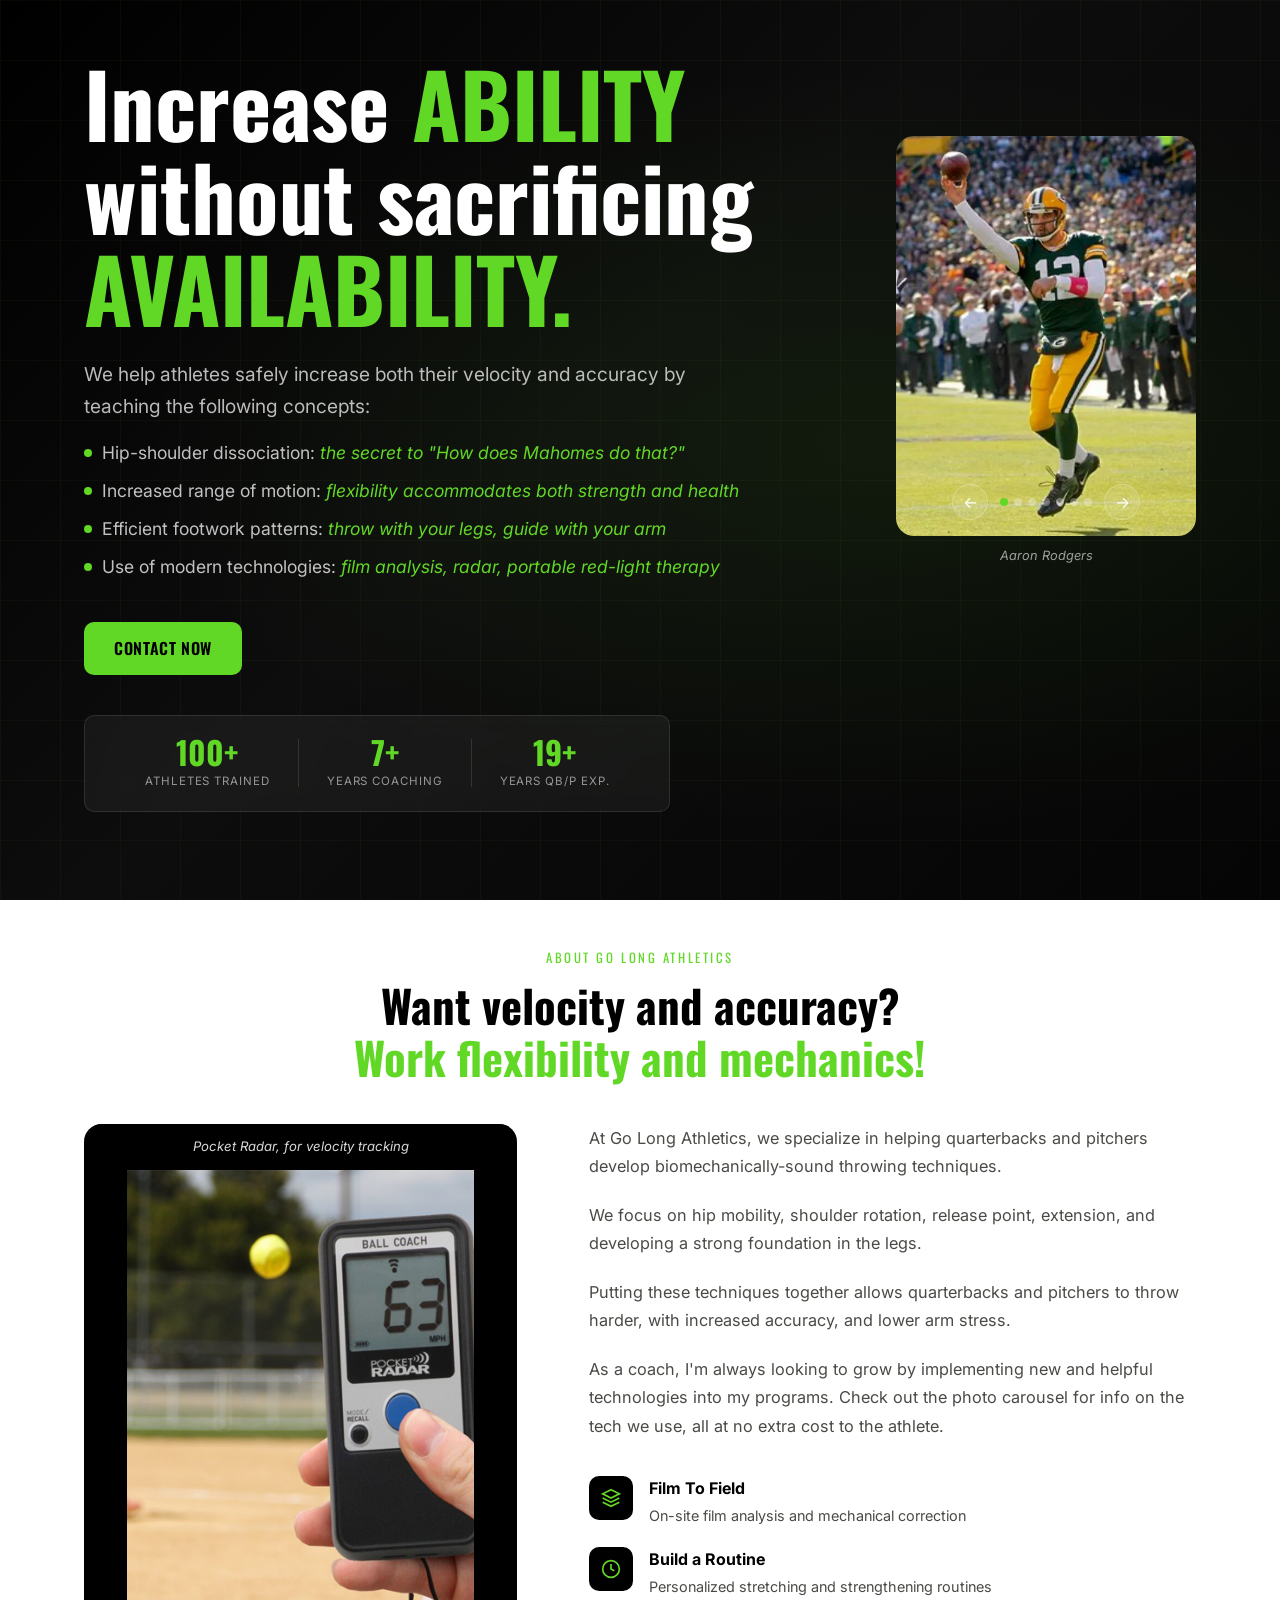
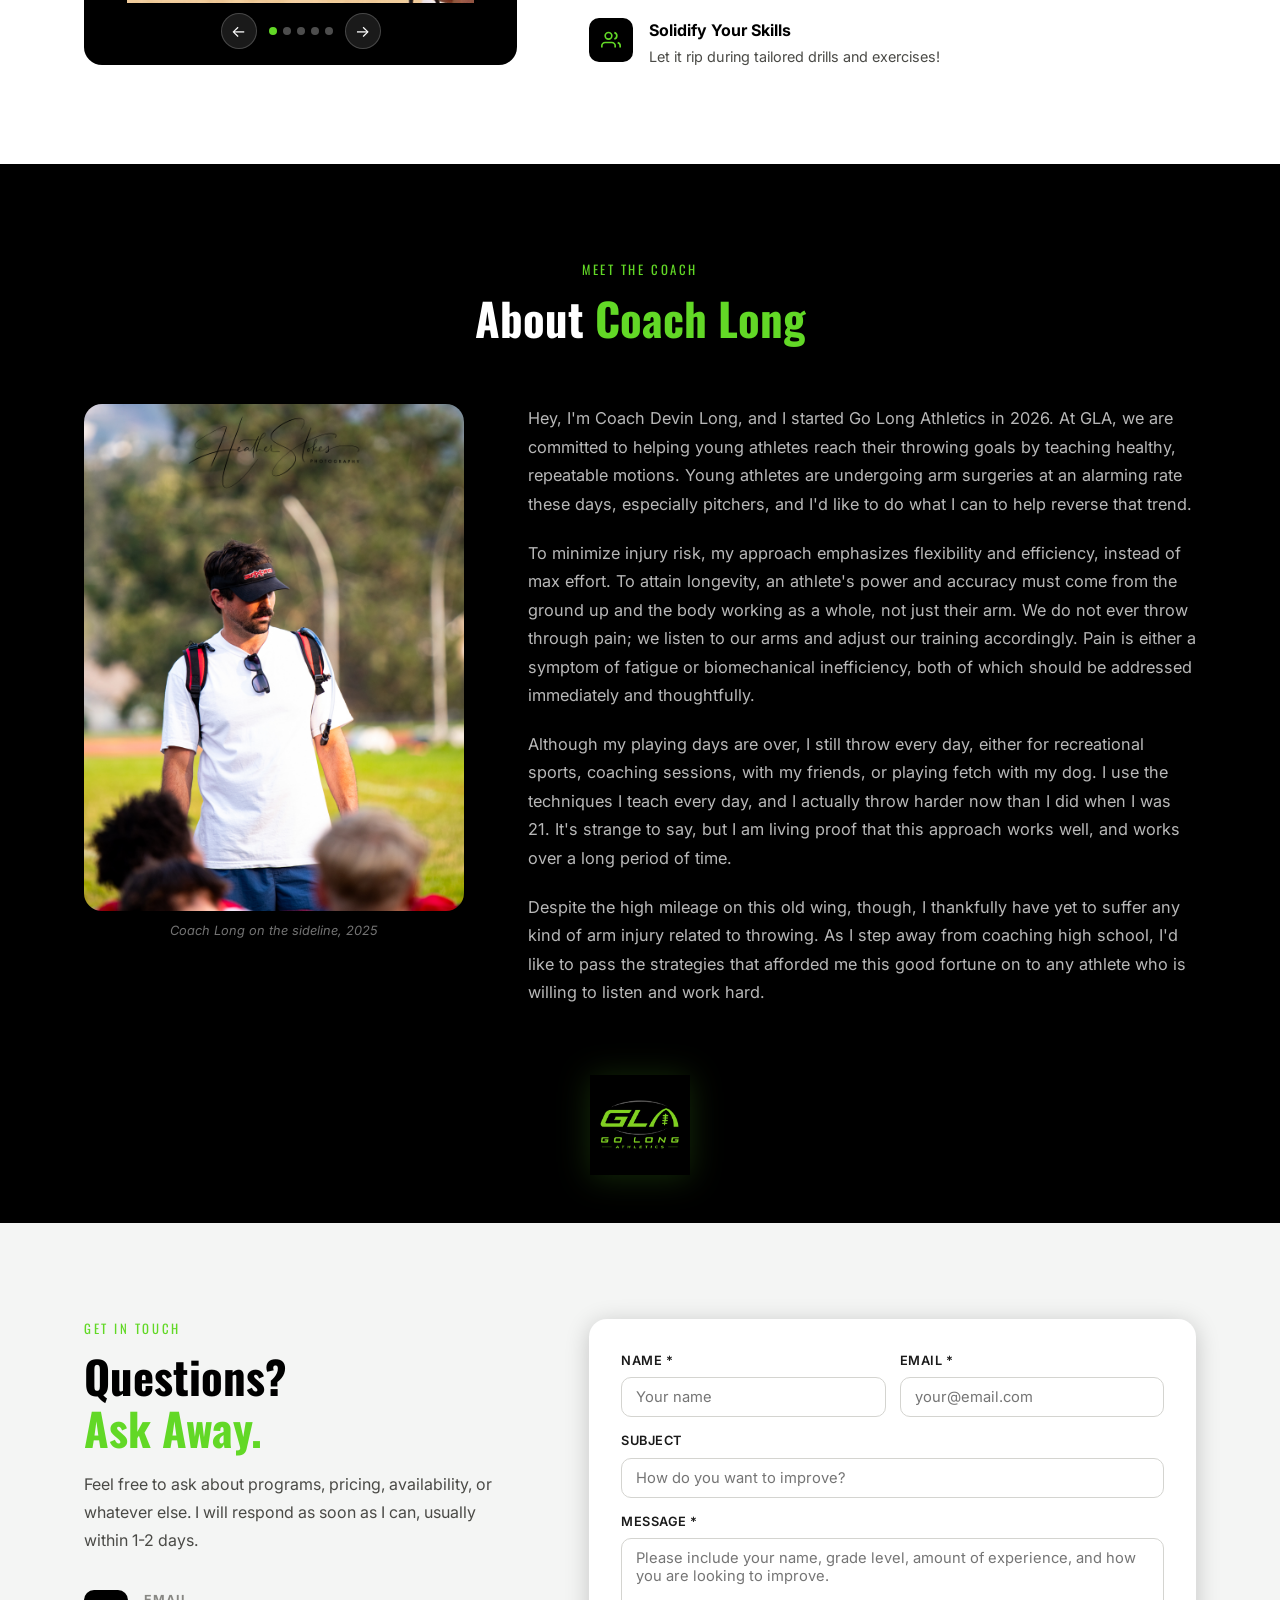
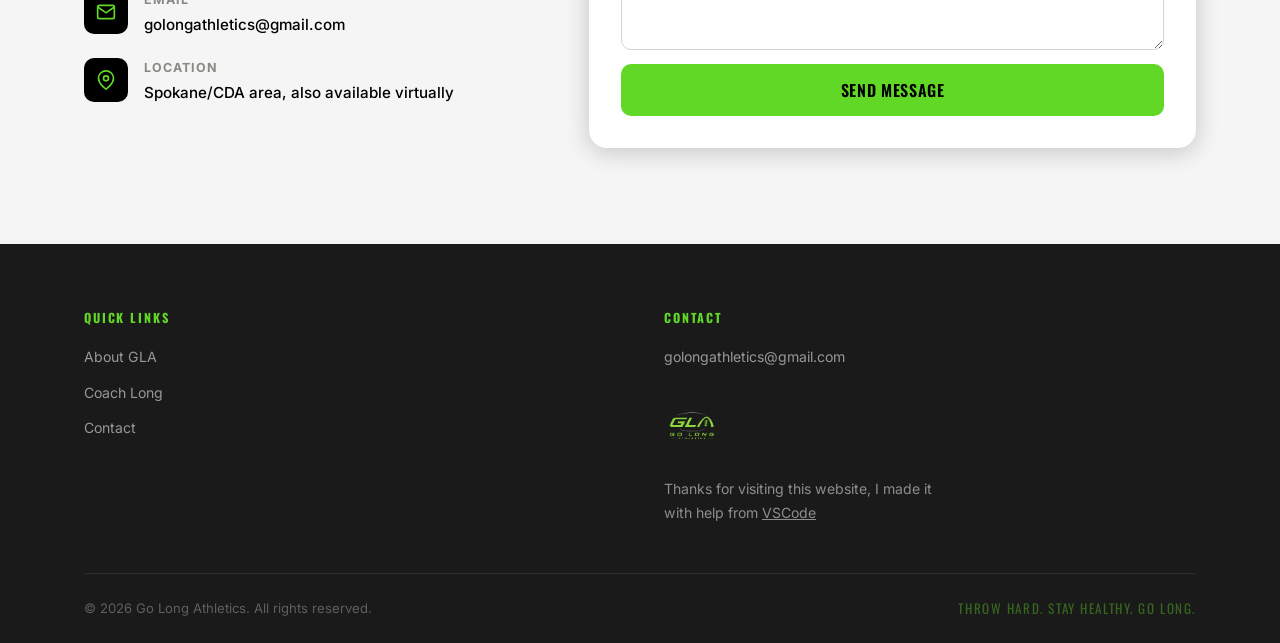
==== index.html @ 10587ae2 "Update content" ====
<!DOCTYPE html>
<html lang="en">
<head>
  <meta charset="UTF-8" />
  <meta name="viewport" content="width=device-width, initial-scale=1.0" />
  <title>Go Long Athletics | Personal QB & Pitcher Coaching</title>
  <meta name="description" content="Go Long Athletics provides elite quarterback and pitcher coaching. Train with the best. Book your session today." />
  <link rel="preconnect" href="https://fonts.googleapis.com" />
  <link rel="preconnect" href="https://fonts.gstatic.com" crossorigin />
  <link href="https://fonts.googleapis.com/css2?family=Oswald:wght@400;500;600;700&family=Inter:wght@300;400;500;600&display=swap" rel="stylesheet" />
  <link rel="stylesheet" href="styles.css" />
</head>
<body>

  <!-- ═══════════════════════════ NAVIGATION ═══════════════════════════ -->
  <header id="site-header">
    <nav class="nav-container">
      <ul class="nav-links">
        <li><a href="#about">About</a></li>
        <li><a href="#coach">Coach</a></li>
      </ul>
      <a href="#contact" class="nav-cta">Contact</a>
      <a href="#home" class="nav-logo">
        <img src="GLA_logo.png" alt="Go Long Athletics" class="nav-logo-img" />
      </a>
    </nav>
    <div class="nav-mobile-menu" id="mobile-menu">
      <a href="qb.html" class="mobile-link">QB</a>
      <a href="pitcher.html" class="mobile-link">Pitcher</a>
      <a href="resources.html" class="mobile-link">Resources</a>
      <a href="#contact" class="mobile-link mobile-cta">Contact</a>
    </div>
  </header>

  <!-- ═══════════════════════════ HERO ═══════════════════════════ -->
  <section id="home" class="hero">
    <div class="hero-bg"></div>
    <div class="hero-overlay"></div>
    <div class="hero-content">
      <div class="hero-text">
        <h1 class="hero-title">Increase <span class="gold">ABILITY</span><br />without sacrificing <span class="gold">AVAILABILITY.</span></h1>
        <p class="hero-subtitle">We help athletes safely increase both their velocity and accuracy by teaching the following concepts:</p>
        <ul class="hero-bullets">
          <li><span>Hip-shoulder dissociation: <span class="gold"><em>the secret to "How does Mahomes do that?"</em></span></span></li>
          <li><span>Increased range of motion: <span class="gold"><em>flexibility accommodates both strength and health</em></span></span></li>
          <li><span>Efficient footwork patterns: <span class="gold"><em>throw with your legs, guide with your arm</em></span></span></li>
          <li><span>Use of modern technologies: <span class="gold"><em>film analysis, radar, portable red-light therapy</em></span></span></li>
        </ul>
        <div class="hero-actions">
          <!-- QB and Pitcher pages coming soon
          <a href="qb.html" class="btn btn-outline">QB</a>
          <a href="pitcher.html" class="btn btn-outline">Pitcher</a>
          -->
          <a href="#contact" class="btn btn-primary">Contact Now</a>
        </div>
        <div class="hero-badges">
          <div class="badge"><span class="badge-num">100+</span><span class="badge-label">Athletes Trained</span></div>
          <div class="badge-divider"></div>
          <div class="badge"><span class="badge-num">7+</span><span class="badge-label">Years Coaching</span></div>
          <div class="badge-divider"></div>
          <div class="badge"><span class="badge-num">19+</span><span class="badge-label">Years QB/P Exp.</span></div>
        </div>
      </div>
      <div class="hero-carousel-col">
      <div class="hero-carousel-wrap">
        <div class="carousel-track" id="hero-carousel-track">
          <div class="carousel-slide active">
            <img src="photos/athletes/rodgers.webp" alt="Aaron Rodgers throwing" class="hero-carousel-img" />
          </div>
          <div class="carousel-slide">
            <img src="photos/athletes/mahomes.avif" alt="Patrick Mahomes throwing" class="hero-carousel-img" />
          </div>
          <div class="carousel-slide">
            <img src="photos/athletes/brees.jpg" alt="Drew Brees throwing" class="hero-carousel-img" />
          </div>
          <div class="carousel-slide">
            <img src="photos/athletes/chapman.png" alt="Aroldis Chapman pitching" class="hero-carousel-img" />
          </div>
          <div class="carousel-slide">
            <img src="photos/athletes/IMG_3676.jpeg" alt="Coach Long pitching" class="hero-carousel-img" />
          </div>
          <div class="carousel-slide">
            <img src="photos/athletes/maddux.jpg" alt="Greg Maddux pitching" class="hero-carousel-img" />
          </div>
          <div class="carousel-slide">
            <img src="photos/athletes/trogers.png" alt="Tyler Rogers pitching" class="hero-carousel-img" />
          </div>
        </div>
        <div class="carousel-controls">
          <button class="carousel-btn" id="hero-carousel-prev" aria-label="Previous slide">&#8592;</button>
          <div class="carousel-dots" id="hero-carousel-dots">
            <span class="carousel-dot active" data-index="0"></span>
            <span class="carousel-dot" data-index="1"></span>
            <span class="carousel-dot" data-index="2"></span>
            <span class="carousel-dot" data-index="3"></span>
            <span class="carousel-dot" data-index="4"></span>
            <span class="carousel-dot" data-index="5"></span>
            <span class="carousel-dot" data-index="6"></span>
          </div>
          <button class="carousel-btn" id="hero-carousel-next" aria-label="Next slide">&#8594;</button>
        </div>
      </div>
      <p class="hero-carousel-caption" id="hero-carousel-caption">Aaron Rodgers</p>
      </div>
    </div>
  </section>

  <!-- ═══════════════════════════ ABOUT ═══════════════════════════ -->
  <section id="about" class="section about-section">
    <div class="container">
      <div class="about-header">
          <p class="section-eyebrow">About Go Long Athletics</p>
          <h2 class="section-title">Want velocity and accuracy?<br /><span class="gold">Work flexibility and mechanics!</span></h2>
        </div>
        <div class="about-grid">
        <div class="about-carousel" id="about-carousel">
          <p class="about-carousel-caption" id="about-carousel-caption">Pocket Radar, for velocity tracking</p>
          <div class="carousel-track" id="carousel-track">
            <div class="carousel-slide active">
              <img src="photos/tech/radar.jpg" alt="Pocket Radar" class="carousel-slide-img" />
            </div>
            <div class="carousel-slide">
              <img src="photos/tech/lumebox.webp" alt="Lumebox red light therapy" class="carousel-slide-img" />
            </div>
            <div class="carousel-slide">
              <img src="photos/tech/jbands.avif" alt="J-Bands" class="carousel-slide-img" />
            </div>
            <div class="carousel-slide">
              <img src="photos/tech/shouldertube.png" alt="Shoulder tube" class="carousel-slide-img" />
            </div>
            <div class="carousel-slide">
              <img src="photos/tech/psoas.jpeg" alt="Psoas stretch" class="carousel-slide-img" />
            </div>
          </div>
          <div class="carousel-controls">
            <button class="carousel-btn" id="carousel-prev" aria-label="Previous slide">&#8592;</button>
            <div class="carousel-dots" id="carousel-dots">
              <span class="carousel-dot active" data-index="0"></span>
              <span class="carousel-dot" data-index="1"></span>
              <span class="carousel-dot" data-index="2"></span>
              <span class="carousel-dot" data-index="3"></span>
              <span class="carousel-dot" data-index="4"></span>
            </div>
            <button class="carousel-btn" id="carousel-next" aria-label="Next slide">&#8594;</button>
          </div>
        </div>
        <div class="about-content">
          <p class="about-body">At Go Long Athletics, we specialize in helping quarterbacks and pitchers develop biomechanically-sound throwing techniques.</p>
          <p class="about-body">We focus on hip mobility, shoulder rotation, release point, extension, and developing a strong foundation in the legs.</p>
          <p class="about-body">Putting these techniques together allows quarterbacks and pitchers to throw harder, with increased accuracy, and lower arm stress.</p>
          <p class="about-body">As a coach, I'm always looking to grow by implementing new and helpful technologies into my programs. Check out the photo carousel for info on the tech we use, all at no extra cost to the athlete.</p>
          <div class="about-pillars">
            <div class="pillar">
              <div class="pillar-icon">
                <svg viewBox="0 0 24 24" fill="none" stroke="currentColor" stroke-width="2"><path d="M12 2L2 7l10 5 10-5-10-5zM2 17l10 5 10-5M2 12l10 5 10-5"/></svg>
              </div>
              <div>
                <strong>Film To Field</strong>
                <p>On-site film analysis and mechanical correction</p>
              </div>
            </div>
            <div class="pillar">
              <div class="pillar-icon">
                <svg viewBox="0 0 24 24" fill="none" stroke="currentColor" stroke-width="2"><circle cx="12" cy="12" r="10"/><polyline points="12,6 12,12 16,14"/></svg>
              </div>
              <div>
                <strong>Build a Routine</strong>
                <p>Personalized stretching and strengthening routines</p>
              </div>
            </div>
            <div class="pillar">
              <div class="pillar-icon">
                <svg viewBox="0 0 24 24" fill="none" stroke="currentColor" stroke-width="2"><path d="M17 21v-2a4 4 0 0 0-4-4H5a4 4 0 0 0-4 4v2"/><circle cx="9" cy="7" r="4"/><path d="M23 21v-2a4 4 0 0 0-3-3.87M16 3.13a4 4 0 0 1 0 7.75"/></svg>
              </div>
              <div>
                <strong>Solidify Your Skills</strong>
                <p>Let it rip during tailored drills and exercises!</p>
              </div>
            </div>
          </div>
        </div>
      </div>
    </div>
  </section>

  <!-- ═══════════════════════════ COACH ═══════════════════════════ -->
  <section id="coach" class="section coach-section">
    <div class="container">
      <div class="section-header">
        <p class="section-eyebrow">Meet the Coach</p>
        <h2 class="section-title">About <span class="gold">Coach Long</span></h2>
      </div>
      <div class="coach-grid">
        <div class="coach-photo-wrap">
          <img src="photos/me:live/coach-sideline.jpg" alt="Coach Devin Long" class="coach-photo" />
          <p class="coach-photo-caption">Coach Long on the sideline, 2025</p>
        </div>
        <div class="coach-bio">
          <p class="about-body">Hey, I'm Coach Devin Long, and I started Go Long Athletics in 2026. At GLA, we are committed to helping young athletes reach their throwing goals by teaching healthy, repeatable motions. Young athletes are undergoing arm surgeries at an alarming rate these days, especially pitchers, and I'd like to do what I can to help reverse that trend.</p>
          <p class="about-body">To minimize injury risk, my approach emphasizes flexibility and efficiency, instead of max effort. To attain longevity, an athlete's power and accuracy must come from the ground up and the body working as a whole, not just their arm. We do not ever throw through pain; we listen to our arms and adjust our training accordingly. Pain is either a symptom of fatigue or biomechanical inefficiency, both of which should be addressed immediately and thoughtfully.</p>
          <p class="about-body">Although my playing days are over, I still throw every day, either for recreational sports, coaching sessions, with my friends, or playing fetch with my dog. I use the techniques I teach every day, and I actually throw harder now than I did when I was 21.  It's strange to say, but I am living proof that this approach works well, and works over a long period of time. </p>
          <p class="about-body">Despite the high mileage on this old wing, though, I thankfully have yet to suffer any kind of arm injury related to throwing. As I step away from coaching high school, I'd like to pass the strategies that afforded me this good fortune on to any athlete who is willing to listen and work hard. </p>
        </div>
      </div>
    </div>
  </section>

  <!-- ─── Logo Divider ─── -->
  <div class="logo-divider">
    <img src="GLA_logo.png" alt="Go Long Athletics" class="logo-divider-img" />
  </div>

  <!-- ═══════════════════════════ CONTACT ═══════════════════════════ -->
  <section id="contact" class="section contact-section">
    <div class="container">
      <div class="contact-grid">
        <div class="contact-info">
          <p class="section-eyebrow">Get in Touch</p>
          <h2 class="section-title">Questions?<br /><span class="gold">Ask Away.</span></h2>
          <p class="contact-body">Feel free to ask about programs, pricing, availability, or whatever else. I will respond as soon as I can, usually within 1-2 days.</p>
          <div class="contact-details">
            <div class="contact-detail-item">
              <div class="detail-icon">
                <svg viewBox="0 0 24 24" fill="none" stroke="currentColor" stroke-width="2"><path d="M4 4h16c1.1 0 2 .9 2 2v12c0 1.1-.9 2-2 2H4c-1.1 0-2-.9-2-2V6c0-1.1.9-2 2-2z"/><polyline points="22,6 12,13 2,6"/></svg>
              </div>
              <div>
                <strong>Email</strong>
                <a href="mailto:golongathletics@gmail.com">golongathletics@gmail.com</a>
              </div>
            </div>
            <div class="contact-detail-item">
              <div class="detail-icon">
                <svg viewBox="0 0 24 24" fill="none" stroke="currentColor" stroke-width="2"><path d="M21 10c0 7-9 13-9 13s-9-6-9-13a9 9 0 0 1 18 0z"/><circle cx="12" cy="10" r="3"/></svg>
              </div>
              <div>
                <strong>Location</strong>
                <span>Spokane/CDA area, also available virtually</span>
              </div>
            </div>
          </div>
        </div>
        <div class="contact-form-wrap">
          <form
            id="contact-form"
            action="https://submit-form.com/otF4phmnl"
            method="POST"
            class="contact-form"
            novalidate
          >
            <div class="form-row">
              <div class="form-group">
                <label for="c-name">Name *</label>
                <input type="text" id="c-name" name="name" required placeholder="Your name" />
              </div>
              <div class="form-group">
                <label for="c-email">Email *</label>
                <input type="email" id="c-email" name="email" required placeholder="your@email.com" />
              </div>
            </div>
            <div class="form-group">
              <label for="c-subject">Subject</label>
              <input type="text" id="c-subject" name="subject" placeholder="How do you want to improve?" />
            </div>
            <div class="form-group">
              <label for="c-message">Message *</label>
              <textarea id="c-message" name="message" rows="5" required placeholder="Please include your name, grade level, amount of experience, and how you are looking to improve."></textarea>
            </div>
            <button type="submit" class="btn btn-primary btn-full">Send Message</button>
            <div class="form-success" id="contact-success" style="display:none;">
              <svg viewBox="0 0 24 24" fill="none" stroke="currentColor" stroke-width="2"><polyline points="20 6 9 17 4 12"/></svg>
              <p><strong>Message sent!</strong> Thank you.</p>
            </div>
          </form>
        </div>
      </div>
    </div>
  </section>

  <!-- ═══════════════════════════ FOOTER ═══════════════════════════ -->
  <footer class="site-footer">
    <div class="container">
      <div class="footer-grid">
        <div class="footer-links-col">
          <h4>Quick Links</h4>
          <ul>
            <li><a href="#about">About GLA</a></li>
            <li><a href="#coach">Coach Long</a></li>
            <li><a href="#contact">Contact</a></li>
          </ul>
        </div>
        <div class="footer-links-col">
          <h4>Contact</h4>
          <ul>
            <li><a href="mailto:golongathletics@gmail.com">golongathletics@gmail.com</a></li>
          </ul>
          <div class="footer-brand">
            <a href="#home" class="footer-logo">
              <img src="GLA_logo.png" alt="Go Long Athletics" class="footer-logo-img" />
            </a>
            <p>Thanks for visiting this website, I made it with help from <a href="https://code.visualstudio.com/" target="_blank" rel="noopener noreferrer">VSCode</a></p>
          </div>
        </div>
      </div>
      <div class="footer-bottom">
        <p>&copy; <span id="footer-year"></span> Go Long Athletics. All rights reserved.</p>
        <p class="footer-tagline">Throw Hard. Stay Healthy. Go Long.</p>
      </div>
    </div>
  </footer>

  <script src="script.js"></script>
</body>
</html>
---- styles.css ----
/* ============================================================
   GO LONG ATHLETICS — Main Stylesheet
   ============================================================ */

/* ── CSS Custom Properties ── */
:root {
  --navy:      #000000;
  --navy-mid:  #181818;
  --gold:      #62D826;
  --gold-dark: #4CB81B;
  --white:     #FFFFFF;
  --off-white: #F4F5F4;
  --gray-100:  #EEEEED;
  --gray-200:  #D4D4D0;
  --gray-400:  #888884;
  --gray-600:  #4A4A46;
  --gray-800:  #1A1A1A;
  --text:      #1A1A1A;

  --font-head: 'Oswald', sans-serif;
  --font-body: 'Inter', sans-serif;

  --radius:    10px;
  --radius-lg: 18px;
  --shadow:    0 4px 24px rgba(0,0,0,0.20);
  --shadow-lg: 0 12px 48px rgba(0,0,0,0.32);
  --transition: 0.25s ease;

  --container: 1160px;
}

/* ── Reset ── */
*, *::before, *::after { box-sizing: border-box; margin: 0; padding: 0; }
html { scroll-behavior: smooth; font-size: 16px; }
body {
  font-family: var(--font-body);
  color: var(--text);
  background: var(--white);
  line-height: 1.6;
  overflow-x: hidden;
}
img, svg { display: block; max-width: 100%; }
a { text-decoration: none; color: inherit; }
ul { list-style: none; }
button { cursor: pointer; border: none; background: none; font-family: inherit; }
input, select, textarea { font-family: inherit; }

/* ── Utility ── */
.container {
  max-width: var(--container);
  margin: 0 auto;
  padding: 0 24px;
}
.gold { color: var(--gold); }
.section { padding: 96px 0; }
.section-header { text-align: center; margin-bottom: 60px; }
.section-eyebrow {
  font-family: var(--font-head);
  font-size: 0.8rem;
  letter-spacing: 0.2em;
  text-transform: uppercase;
  color: var(--gold);
  margin-bottom: 12px;
}
.section-title {
  font-family: var(--font-head);
  font-size: clamp(2rem, 4vw, 2.8rem);
  font-weight: 700;
  line-height: 1.15;
  color: var(--navy);
  margin-bottom: 16px;
}

/* ── Buttons ── */
.btn {
  display: inline-flex;
  align-items: center;
  justify-content: center;
  gap: 8px;
  padding: 14px 30px;
  border-radius: var(--radius);
  font-family: var(--font-head);
  font-size: 1rem;
  font-weight: 600;
  letter-spacing: 0.04em;
  text-transform: uppercase;
  transition: var(--transition);
  cursor: pointer;
  white-space: nowrap;
}
.btn-primary {
  background: var(--gold);
  color: var(--navy);
}
.btn-primary:hover {
  background: var(--gold-dark);
  transform: translateY(-2px);
  box-shadow: 0 8px 24px rgba(98,216,38,0.35);
}
.btn-outline {
  border: 2px solid var(--gold);
  color: var(--gold);
  background: transparent;
}
.btn-outline:hover {
  background: var(--gold);
  color: var(--navy);
  transform: translateY(-2px);
}
.btn-full { width: 100%; }

/* ━━━━━━━━━━━━━━━━━━━━━━━━━━━━━━━━━━━━━━━━━━━━━━━━━━━━━━━━━━
   NAVIGATION
   ━━━━━━━━━━━━━━━━━━━━━━━━━━━━━━━━━━━━━━━━━━━━━━━━━━━━━━━━━━ */
#site-header {
  display: none;
  position: fixed;
  inset: 0 0 auto 0;
  z-index: 1000;
  transition: background var(--transition), box-shadow var(--transition);
}
#site-header.scrolled {
  background: rgba(0, 0, 0, 0.97);
  backdrop-filter: blur(12px);
  box-shadow: 0 2px 20px rgba(0,0,0,0.3);
}
.nav-container {
  max-width: var(--container);
  margin: 0 auto;
  padding: 0 24px;
  height: 70px;
  display: flex;
  align-items: center;
  justify-content: space-between;
  gap: 40px;
}
.nav-logo {
  display: flex;
  align-items: center;
  flex-shrink: 0;
}
.nav-logo-img {
  height: 48px;
  width: auto;
  display: block;
  mix-blend-mode: screen;
}
.nav-links {
  display: flex;
  gap: 32px;
}
.nav-links a {
  font-family: var(--font-head);
  font-size: 0.92rem;
  letter-spacing: 0.06em;
  text-transform: uppercase;
  color: rgba(255,255,255,0.8);
  transition: color var(--transition);
}
.nav-links a:hover { color: var(--gold); }
.nav-cta {
  font-family: var(--font-head);
  font-size: 0.85rem;
  font-weight: 600;
  letter-spacing: 0.08em;
  text-transform: uppercase;
  padding: 8px 16px;
  background: var(--gold);
  color: var(--navy);
  border-radius: var(--radius);
  transition: var(--transition);
  flex-shrink: 0;
}
.nav-cta:hover {
  background: var(--gold-dark);
  transform: translateY(-1px);
}
.nav-hamburger {
  display: none;
  flex-direction: column;
  gap: 5px;
  padding: 4px;
  margin-left: auto;
}
.nav-hamburger span {
  display: block;
  width: 24px;
  height: 2px;
  background: var(--white);
  border-radius: 2px;
  transition: var(--transition);
}
.nav-mobile-menu {
  display: none;
  flex-direction: column;
  background: var(--navy);
  padding: 16px 24px 24px;
  border-top: 1px solid rgba(255,255,255,0.08);
}
.nav-mobile-menu.open { display: flex; }
.mobile-link {
  font-family: var(--font-head);
  font-size: 1rem;
  letter-spacing: 0.06em;
  text-transform: uppercase;
  color: rgba(255,255,255,0.85);
  padding: 14px 0;
  border-bottom: 1px solid rgba(255,255,255,0.06);
  transition: color var(--transition);
}
.mobile-link:last-child { border-bottom: none; }
.mobile-link:hover { color: var(--gold); }
.mobile-cta {
  margin-top: 12px;
  background: var(--gold);
  color: var(--navy);
  text-align: center;
  padding: 14px;
  border-radius: var(--radius);
  border-bottom: none;
}
.mobile-cta:hover { background: var(--gold-dark); color: var(--navy); }

/* ━━━━━━━━━━━━━━━━━━━━━━━━━━━━━━━━━━━━━━━━━━━━━━━━━━━━━━━━━━
   HERO
   ━━━━━━━━━━━━━━━━━━━━━━━━━━━━━━━━━━━━━━━━━━━━━━━━━━━━━━━━━━ */
.hero {
  position: relative;
  min-height: 100vh;
  display: flex;
  align-items: center;
  overflow: hidden;
}
.hero-bg {
  position: absolute;
  inset: 0;
  background: linear-gradient(135deg, #000000 0%, #0D0D0D 45%, #050505 100%);
}
.hero-bg::before {
  content: '';
  position: absolute;
  inset: 0;
  background-image:
    linear-gradient(rgba(98,216,38,0.04) 1px, transparent 1px),
    linear-gradient(90deg, rgba(98,216,38,0.04) 1px, transparent 1px);
  background-size: 60px 60px;
  animation: gridMove 20s linear infinite;
}
@keyframes gridMove {
  0%   { transform: translateY(0); }
  100% { transform: translateY(60px); }
}
.hero-overlay {
  position: absolute;
  inset: 0;
  background: radial-gradient(ellipse at 70% 50%, rgba(98,216,38,0.08) 0%, transparent 60%);
}
.hero-content {
  position: relative;
  z-index: 2;
  max-width: var(--container);
  margin: 0 auto;
  padding: 48px 24px 80px;
  width: 100%;
  display: flex;
  align-items: center;
  gap: 48px;
}
.hero-text {
  flex: 1;
  min-width: 0;
}
.hero-carousel-col {
  flex-shrink: 0;
  display: flex;
  flex-direction: column;
  align-items: center;
  align-self: flex-start;
  margin-top: 80px;
  gap: 10px;
}
.hero-carousel-wrap {
  width: 300px;
  position: relative;
  border-radius: var(--radius-lg);
  overflow: hidden;
  background: #000;
  aspect-ratio: 3/4;
}
.hero-carousel-caption {
  color: rgba(255,255,255,0.6);
  font-size: 0.8rem;
  font-style: italic;
  text-align: center;
  margin: 0;
}
.hero-carousel-img {
  width: 100%;
  height: 100%;
  object-fit: cover;
  object-position: center top;
  display: block;
}
.hero-title {
  font-family: var(--font-head);
  font-size: clamp(2.8rem, 7vw, 5.5rem);
  font-weight: 700;
  line-height: 1.05;
  color: var(--white);
  margin-bottom: 24px;
  max-width: 760px;
}
.hero-subtitle {
  font-size: clamp(1rem, 2vw, 1.2rem);
  color: rgba(255,255,255,0.72);
  max-width: 640px;
  margin-bottom: 16px;
  line-height: 1.7;
}
.hero-bullets {
  list-style: none;
  margin-bottom: 40px;
  display: flex;
  flex-direction: column;
  gap: 10px;
}
.hero-bullets li {
  font-size: clamp(0.95rem, 1.6vw, 1.1rem);
  color: rgba(255,255,255,0.75);
  display: flex;
  align-items: center;
  gap: 10px;
}
.hero-bullets li::before {
  content: '';
  width: 8px;
  height: 8px;
  border-radius: 50%;
  background: var(--gold);
  flex-shrink: 0;
}
.hero-actions {
  display: flex;
  gap: 16px;
  flex-wrap: wrap;
  margin-bottom: 40px;
}
.hero-badges {
  display: flex;
  align-items: center;
  background: rgba(255,255,255,0.05);
  border: 1px solid rgba(255,255,255,0.1);
  border-radius: var(--radius);
  backdrop-filter: blur(8px);
  padding: 20px 32px;
  width: fit-content;
}
.badge {
  display: flex;
  flex-direction: column;
  align-items: center;
  padding: 0 28px;
}
.badge-num {
  font-family: var(--font-head);
  font-size: 2rem;
  font-weight: 700;
  color: var(--gold);
  line-height: 1;
}
.badge-label {
  font-size: 0.72rem;
  letter-spacing: 0.08em;
  text-transform: uppercase;
  color: rgba(255,255,255,0.55);
  margin-top: 4px;
}
.badge-divider {
  width: 1px;
  height: 48px;
  background: rgba(255,255,255,0.12);
}

/* ━━━━━━━━━━━━━━━━━━━━━━━━━━━━━━━━━━━━━━━━━━━━━━━━━━━━━━━━━━
   ABOUT
   ━━━━━━━━━━━━━━━━━━━━━━━━━━━━━━━━━━━━━━━━━━━━━━━━━━━━━━━━━━ */
.about-section {
  background: var(--white);
  padding-top: 48px;
}
.about-header {
  text-align: center;
  margin-bottom: 40px;
  width: 100%;
}
.about-grid {
  display: grid;
  grid-template-columns: 1fr 1.4fr;
  gap: 72px;
  align-items: start;
}
.about-content .section-eyebrow { }
.about-content .section-title { }
.about-body {
  color: var(--gray-600);
  margin-bottom: 20px;
  font-size: 1.02rem;
  line-height: 1.75;
}
.about-pillars {
  margin-top: 36px;
  display: flex;
  flex-direction: column;
  gap: 20px;
}
.pillar {
  display: flex;
  gap: 16px;
  align-items: flex-start;
}
.pillar-icon {
  width: 44px;
  height: 44px;
  background: var(--navy);
  border-radius: 10px;
  display: flex;
  align-items: center;
  justify-content: center;
  flex-shrink: 0;
  color: var(--gold);
}
.pillar-icon svg { width: 20px; height: 20px; }
.pillar strong {
  display: block;
  font-size: 1rem;
  color: var(--navy);
  margin-bottom: 2px;
}
.pillar p { font-size: 0.9rem; color: var(--gray-600); margin: 0; }

/* ── Carousel ── */
.about-carousel {
  position: relative;
  border-radius: var(--radius-lg);
  overflow: hidden;
  background: #000;
  aspect-ratio: 4/5;
}
.about-carousel-caption {
  position: absolute;
  top: 0;
  left: 0;
  right: 0;
  z-index: 10;
  padding: 12px 16px;
  background: linear-gradient(to bottom, rgba(0,0,0,0.72) 0%, transparent 100%);
  color: rgba(255,255,255,0.85);
  font-size: 0.82rem;
  font-style: italic;
  text-align: center;
}
.carousel-track {
  position: relative;
  width: 100%;
  height: 100%;
}
.carousel-slide {
  position: absolute;
  inset: 0;
  display: flex;
  align-items: center;
  justify-content: center;
  opacity: 0;
  transition: opacity 0.5s ease;
}
.carousel-slide.active { opacity: 1; }
.carousel-slide-img {
  width: 80%;
  height: 80%;
  object-fit: cover;
  border-radius: var(--radius-md);
  margin-top: -16px;
}
.carousel-controls {
  position: absolute;
  bottom: 16px;
  left: 0;
  right: 0;
  display: flex;
  align-items: center;
  justify-content: center;
  gap: 12px;
  z-index: 10;
}
.carousel-btn {
  width: 36px;
  height: 36px;
  background: rgba(255,255,255,0.1);
  border: 1px solid rgba(255,255,255,0.2);
  border-radius: 50%;
  color: var(--white);
  font-size: 1rem;
  cursor: pointer;
  transition: background var(--transition);
  display: flex;
  align-items: center;
  justify-content: center;
}
.carousel-btn:hover {
  background: var(--gold);
  color: var(--navy);
  border-color: var(--gold);
}
.carousel-dots { display: flex; gap: 6px; align-items: center; }
.carousel-dot {
  width: 8px;
  height: 8px;
  border-radius: 50%;
  background: rgba(255,255,255,0.3);
  transition: background var(--transition);
  cursor: pointer;
  border: none;
}
.carousel-dot.active { background: var(--gold); }

/* ━━━━━━━━━━━━━━━━━━━━━━━━━━━━━━━━━━━━━━━━━━━━━━━━━━━━━━━━━━
   COACH
   ━━━━━━━━━━━━━━━━━━━━━━━━━━━━━━━━━━━━━━━━━━━━━━━━━━━━━━━━━━ */
.coach-section { background: var(--navy); padding-bottom: 0; }
.coach-section .section-eyebrow { color: var(--gold); }
.coach-section .section-title { color: var(--white); }
.coach-grid {
  display: grid;
  grid-template-columns: 380px 1fr;
  gap: 64px;
  align-items: start;
}
.coach-photo {
  width: 100%;
  aspect-ratio: 3/4;
  border-radius: var(--radius-lg);
  object-fit: cover;
  object-position: center top;
  display: block;
}
.coach-photo-caption {
  text-align: center;
  font-size: 0.8rem;
  color: rgba(255,255,255,0.45);
  margin-top: 10px;
  font-style: italic;
}
.coach-photo-placeholder {
  aspect-ratio: 3/4;
  background: var(--navy-mid);
  border-radius: var(--radius-lg);
  border: 2px solid rgba(98,216,38,0.2);
  display: flex;
  align-items: center;
  justify-content: center;
}
.coach-photo-initials {
  font-family: var(--font-head);
  font-size: 4rem;
  font-weight: 700;
  color: var(--gold);
  opacity: 0.4;
}
.coach-bio .about-body {
  color: rgba(255,255,255,0.72);
}

/* ━━━━━━━━━━━━━━━━━━━━━━━━━━━━━━━━━━━━━━━━━━━━━━━━━━━━━━━━━━
   LOGO DIVIDER
   ━━━━━━━━━━━━━━━━━━━━━━━━━━━━━━━━━━━━━━━━━━━━━━━━━━━━━━━━━━ */
.logo-divider {
  background: var(--navy);
  display: flex;
  justify-content: center;
  align-items: center;
  padding: 48px 24px;
}
.logo-divider-img {
  height: 100px;
  width: auto;
  mix-blend-mode: screen;
  filter: drop-shadow(0 2px 16px rgba(98,216,38,0.20));
}

/* ━━━━━━━━━━━━━━━━━━━━━━━━━━━━━━━━━━━━━━━━━━━━━━━━━━━━━━━━━━
   CONTACT
   ━━━━━━━━━━━━━━━━━━━━━━━━━━━━━━━━━━━━━━━━━━━━━━━━━━━━━━━━━━ */
.contact-section { background: var(--off-white); }
.contact-grid {
  display: grid;
  grid-template-columns: 1fr 1.4fr;
  gap: 72px;
  align-items: start;
}
.contact-info .section-eyebrow { text-align: left; }
.contact-info .section-title { text-align: left; }
.contact-body {
  color: var(--gray-600);
  font-size: 1rem;
  line-height: 1.75;
  margin-bottom: 36px;
}
.contact-details { display: flex; flex-direction: column; gap: 20px; }
.contact-detail-item {
  display: flex;
  gap: 16px;
  align-items: flex-start;
}
.detail-icon {
  width: 44px;
  height: 44px;
  background: var(--navy);
  border-radius: 10px;
  display: flex;
  align-items: center;
  justify-content: center;
  flex-shrink: 0;
  color: var(--gold);
}
.detail-icon svg { width: 20px; height: 20px; }
.contact-detail-item strong {
  display: block;
  font-size: 0.78rem;
  text-transform: uppercase;
  letter-spacing: 0.08em;
  color: var(--gray-400);
  margin-bottom: 2px;
}
.contact-detail-item a,
.contact-detail-item span {
  font-size: 0.95rem;
  color: var(--navy);
  font-weight: 500;
}
.contact-detail-item a:hover { color: var(--gold-dark); }
.contact-form-wrap {
  background: var(--white);
  border-radius: var(--radius-lg);
  box-shadow: var(--shadow);
}
.contact-form { padding: 32px; }
.form-row {
  display: grid;
  grid-template-columns: 1fr 1fr;
  gap: 14px;
}
.form-group {
  display: flex;
  flex-direction: column;
  gap: 6px;
  margin-bottom: 14px;
}
.form-group label {
  font-size: 0.8rem;
  font-weight: 600;
  letter-spacing: 0.04em;
  color: var(--gray-800);
  text-transform: uppercase;
}
.form-group input,
.form-group select,
.form-group textarea {
  padding: 10px 14px;
  border: 1.5px solid var(--gray-200);
  border-radius: var(--radius);
  font-size: 0.92rem;
  color: var(--text);
  background: var(--white);
  transition: border-color var(--transition);
  width: 100%;
  outline: none;
}
.form-group input:focus,
.form-group select:focus,
.form-group textarea:focus {
  border-color: var(--navy);
  box-shadow: 0 0 0 3px rgba(0,0,0,0.10);
}
.form-group input.error,
.form-group textarea.error {
  border-color: #e53e3e;
}
.form-group textarea { resize: vertical; min-height: 100px; }
.form-success {
  display: flex;
  align-items: center;
  gap: 12px;
  background: #f0fdf4;
  border: 1px solid #86efac;
  border-radius: var(--radius);
  padding: 14px 18px;
  margin-top: 14px;
  color: #166534;
}
.form-success svg {
  width: 22px;
  height: 22px;
  flex-shrink: 0;
  stroke: #16a34a;
}
.form-success p { margin: 0; font-size: 0.9rem; }

/* ━━━━━━━━━━━━━━━━━━━━━━━━━━━━━━━━━━━━━━━━━━━━━━━━━━━━━━━━━━
   FOOTER
   ━━━━━━━━━━━━━━━━━━━━━━━━━━━━━━━━━━━━━━━━━━━━━━━━━━━━━━━━━━ */
.site-footer {
  background: var(--gray-800);
  color: rgba(255,255,255,0.7);
  padding: 64px 0 0;
}
.footer-grid {
  display: grid;
  grid-template-columns: 1fr 1fr;
  gap: 48px;
  padding-bottom: 48px;
  border-bottom: 1px solid rgba(255,255,255,0.08);
}
.footer-brand {
  margin-top: 28px;
}
.footer-brand .footer-logo {
  display: inline-block;
  margin-bottom: 16px;
}
.footer-logo-img {
  height: 56px;
  width: auto;
  display: block;
  mix-blend-mode: screen;
}
.footer-brand p {
  font-size: 0.88rem;
  line-height: 1.7;
  max-width: 280px;
  color: rgba(255,255,255,0.5);
}
.footer-brand p a {
  color: inherit;
  text-decoration: underline;
}
.footer-brand p a:hover { color: var(--gold); }

.footer-links-col h4 {
  font-family: var(--font-head);
  font-size: 0.78rem;
  letter-spacing: 0.15em;
  text-transform: uppercase;
  color: var(--gold);
  margin-bottom: 16px;
}
.footer-links-col li { margin-bottom: 10px; }
.footer-links-col a {
  font-size: 0.88rem;
  color: rgba(255,255,255,0.55);
  transition: color var(--transition);
}
.footer-links-col a:hover { color: var(--gold); }
.footer-bottom {
  display: flex;
  justify-content: space-between;
  align-items: center;
  padding: 24px 0;
  font-size: 0.82rem;
  color: rgba(255,255,255,0.3);
  flex-wrap: wrap;
  gap: 8px;
}
.footer-tagline {
  font-family: var(--font-head);
  letter-spacing: 0.12em;
  text-transform: uppercase;
  color: rgba(98,216,38,0.4);
}

/* ━━━━━━━━━━━━━━━━━━━━━━━━━━━━━━━━━━━━━━━━━━━━━━━━━━━━━━━━━━
   ANIMATIONS
   ━━━━━━━━━━━━━━━━━━━━━━━━━━━━━━━━━━━━━━━━━━━━━━━━━━━━━━━━━━ */
.fade-in {
  opacity: 0;
  transform: translateY(28px);
  transition: opacity 0.6s ease, transform 0.6s ease;
}
.fade-in.visible {
  opacity: 1;
  transform: none;
}

/* ━━━━━━━━━━━━━━━━━━━━━━━━━━━━━━━━━━━━━━━━━━━━━━━━━━━━━━━━━━
   ACTIVE NAV LINK
   ━━━━━━━━━━━━━━━━━━━━━━━━━━━━━━━━━━━━━━━━━━━━━━━━━━━━━━━━━━ */
.nav-links a.active { color: var(--gold); }

/* ━━━━━━━━━━━━━━━━━━━━━━━━━━━━━━━━━━━━━━━━━━━━━━━━━━━━━━━━━━
   INNER PAGE HERO
   ━━━━━━━━━━━━━━━━━━━━━━━━━━━━━━━━━━━━━━━━━━━━━━━━━━━━━━━━━━ */
.page-hero {
  position: relative;
  min-height: 52vh;
  display: flex;
  align-items: center;
  overflow: hidden;
}
.page-hero-content {
  position: relative;
  z-index: 2;
  max-width: var(--container);
  margin: 0 auto;
  padding: 140px 24px 80px;
  width: 100%;
}
.page-hero-title {
  font-family: var(--font-head);
  font-size: clamp(2.4rem, 5.5vw, 4.2rem);
  font-weight: 700;
  line-height: 1.08;
  color: var(--white);
  margin-bottom: 20px;
  max-width: 700px;
}
.page-hero-subtitle {
  font-size: clamp(1rem, 1.8vw, 1.15rem);
  color: rgba(255,255,255,0.7);
  max-width: 560px;
  margin-bottom: 36px;
  line-height: 1.7;
}

/* ━━━━━━━━━━━━━━━━━━━━━━━━━━━━━━━━━━━━━━━━━━━━━━━━━━━━━━━━━━
   TRAINING CARDS (QB / PITCHER PAGES)
   ━━━━━━━━━━━━━━━━━━━━━━━━━━━━━━━━━━━━━━━━━━━━━━━━━━━━━━━━━━ */
.training-grid {
  display: grid;
  grid-template-columns: 1fr 1fr;
  gap: 28px;
}
.training-card {
  background: var(--white);
  border: 1px solid var(--gray-100);
  border-radius: var(--radius-lg);
  padding: 36px 32px;
  box-shadow: var(--shadow);
  transition: transform var(--transition), box-shadow var(--transition);
}
.training-card:hover {
  transform: translateY(-4px);
  box-shadow: var(--shadow-lg);
}
.training-card-icon {
  width: 52px;
  height: 52px;
  background: var(--navy);
  border-radius: 12px;
  display: flex;
  align-items: center;
  justify-content: center;
  color: var(--gold);
  margin-bottom: 20px;
}
.training-card-icon svg { width: 24px; height: 24px; }
.training-card h3 {
  font-family: var(--font-head);
  font-size: 1.25rem;
  font-weight: 600;
  color: var(--navy);
  margin-bottom: 12px;
}
.training-card p {
  font-size: 0.95rem;
  color: var(--gray-600);
  line-height: 1.75;
  margin: 0;
}

/* ━━━━━━━━━━━━━━━━━━━━━━━━━━━━━━━━━━━━━━━━━━━━━━━━━━━━━━━━━━
   PROCESS STEPS
   ━━━━━━━━━━━━━━━━━━━━━━━━━━━━━━━━━━━━━━━━━━━━━━━━━━━━━━━━━━ */
.process-section { background: var(--navy); }
.process-section .section-title { color: var(--white); }
.process-steps {
  display: flex;
  flex-direction: column;
  gap: 0;
  max-width: 800px;
  margin: 0 auto;
}
.process-step {
  display: flex;
  gap: 32px;
  align-items: flex-start;
  padding: 32px 0;
  border-bottom: 1px solid rgba(255,255,255,0.07);
}
.process-step:last-child { border-bottom: none; }
.step-number {
  font-family: var(--font-head);
  font-size: 3rem;
  font-weight: 700;
  color: var(--gold);
  opacity: 0.35;
  line-height: 1;
  flex-shrink: 0;
  width: 72px;
  text-align: right;
}
.step-body h3 {
  font-family: var(--font-head);
  font-size: 1.2rem;
  font-weight: 600;
  color: var(--white);
  margin-bottom: 8px;
}
.step-body p {
  font-size: 0.97rem;
  color: rgba(255,255,255,0.65);
  line-height: 1.75;
  margin: 0;
}

/* ━━━━━━━━━━━━━━━━━━━━━━━━━━━━━━━━━━━━━━━━━━━━━━━━━━━━━━━━━━
   CTA BAND
   ━━━━━━━━━━━━━━━━━━━━━━━━━━━━━━━━━━━━━━━━━━━━━━━━━━━━━━━━━━ */
.cta-section { background: var(--navy-mid); }
.cta-band {
  display: flex;
  align-items: center;
  justify-content: space-between;
  gap: 32px;
  background: rgba(98,216,38,0.07);
  border: 1px solid rgba(98,216,38,0.2);
  border-radius: var(--radius-lg);
  padding: 48px 56px;
}
.cta-title {
  font-family: var(--font-head);
  font-size: clamp(1.6rem, 3vw, 2.2rem);
  font-weight: 700;
  color: var(--white);
  margin-bottom: 8px;
}
.cta-sub {
  font-size: 1rem;
  color: rgba(255,255,255,0.6);
  margin: 0;
}

/* ━━━━━━━━━━━━━━━━━━━━━━━━━━━━━━━━━━━━━━━━━━━━━━━━━━━━━━━━━━
   RESOURCE CARDS
   ━━━━━━━━━━━━━━━━━━━━━━━━━━━━━━━━━━━━━━━━━━━━━━━━━━━━━━━━━━ */
.resource-section { background: var(--white); }
.resource-section + .resource-section { background: var(--off-white); }
.resource-grid {
  display: grid;
  grid-template-columns: repeat(3, 1fr);
  gap: 24px;
}
.resource-card {
  background: var(--white);
  border: 1px solid var(--gray-100);
  border-radius: var(--radius-lg);
  padding: 28px;
  box-shadow: var(--shadow);
  display: flex;
  flex-direction: column;
  gap: 12px;
  transition: transform var(--transition), box-shadow var(--transition);
}
.resource-card:hover {
  transform: translateY(-3px);
  box-shadow: var(--shadow-lg);
}
.resource-badge {
  display: inline-flex;
  align-items: center;
  font-family: var(--font-head);
  font-size: 0.7rem;
  font-weight: 600;
  letter-spacing: 0.1em;
  text-transform: uppercase;
  padding: 4px 12px;
  border-radius: 100px;
  width: fit-content;
}
.resource-badge.qb {
  background: rgba(98,216,38,0.12);
  color: var(--gold-dark);
}
.resource-badge.pitcher {
  background: rgba(0,120,200,0.1);
  color: #0A6FAA;
}
.resource-badge.general {
  background: var(--gray-100);
  color: var(--gray-600);
}
.resource-card h3 {
  font-family: var(--font-head);
  font-size: 1.05rem;
  font-weight: 600;
  color: var(--navy);
  line-height: 1.3;
}
.resource-card p {
  font-size: 0.92rem;
  color: var(--gray-600);
  line-height: 1.7;
  flex: 1;
  margin: 0;
}
.resource-card-link {
  font-family: var(--font-head);
  font-size: 0.82rem;
  font-weight: 600;
  letter-spacing: 0.06em;
  text-transform: uppercase;
  color: var(--gold-dark);
  display: inline-flex;
  align-items: center;
  gap: 6px;
  transition: gap var(--transition);
}
.resource-card-link:hover { gap: 10px; }
.resource-card-link::after { content: '→'; }

/* ━━━━━━━━━━━━━━━━━━━━━━━━━━━━━━━━━━━━━━━━━━━━━━━━━━━━━━━━━━
   RESPONSIVE
   ━━━━━━━━━━━━━━━━━━━━━━━━━━━━━━━━━━━━━━━━━━━━━━━━━━━━━━━━━━ */
@media (max-width: 1024px) {
  .about-grid { grid-template-columns: 1fr; gap: 40px; }
  .about-carousel { max-width: 400px; }
  .coach-grid { grid-template-columns: 1fr; gap: 40px; }
  .coach-photo-placeholder { max-width: 280px; }
}

@media (max-width: 860px) {
  .contact-grid { grid-template-columns: 1fr; gap: 40px; }
  .form-row { grid-template-columns: 1fr; }
  .hero-content { flex-direction: column; gap: 32px; padding-top: 100px; }
  .hero-carousel-col { width: 100%; max-width: 320px; }
  .hero-carousel-wrap { width: 100%; }
  .hero-text { width: 100%; }
  .nav-links, .nav-cta { display: none; }
  .nav-hamburger { display: flex; }
  .hero-badges { flex-wrap: wrap; padding: 16px; }
  .badge { padding: 8px 16px; }
  .badge-divider { display: none; }
  .training-grid { grid-template-columns: 1fr; }
  .cta-band { flex-direction: column; padding: 36px 28px; text-align: center; }
}

@media (max-width: 600px) {
  .section { padding: 64px 0; }
  .footer-grid { grid-template-columns: 1fr; gap: 32px; }
  .footer-bottom { flex-direction: column; text-align: center; }
  .hero-actions { flex-direction: column; }
  .hero-actions .btn { width: 100%; max-width: 320px; }
  .resource-grid { grid-template-columns: 1fr; }
  .process-step { gap: 20px; }
  .step-number { font-size: 2rem; width: 48px; }
}
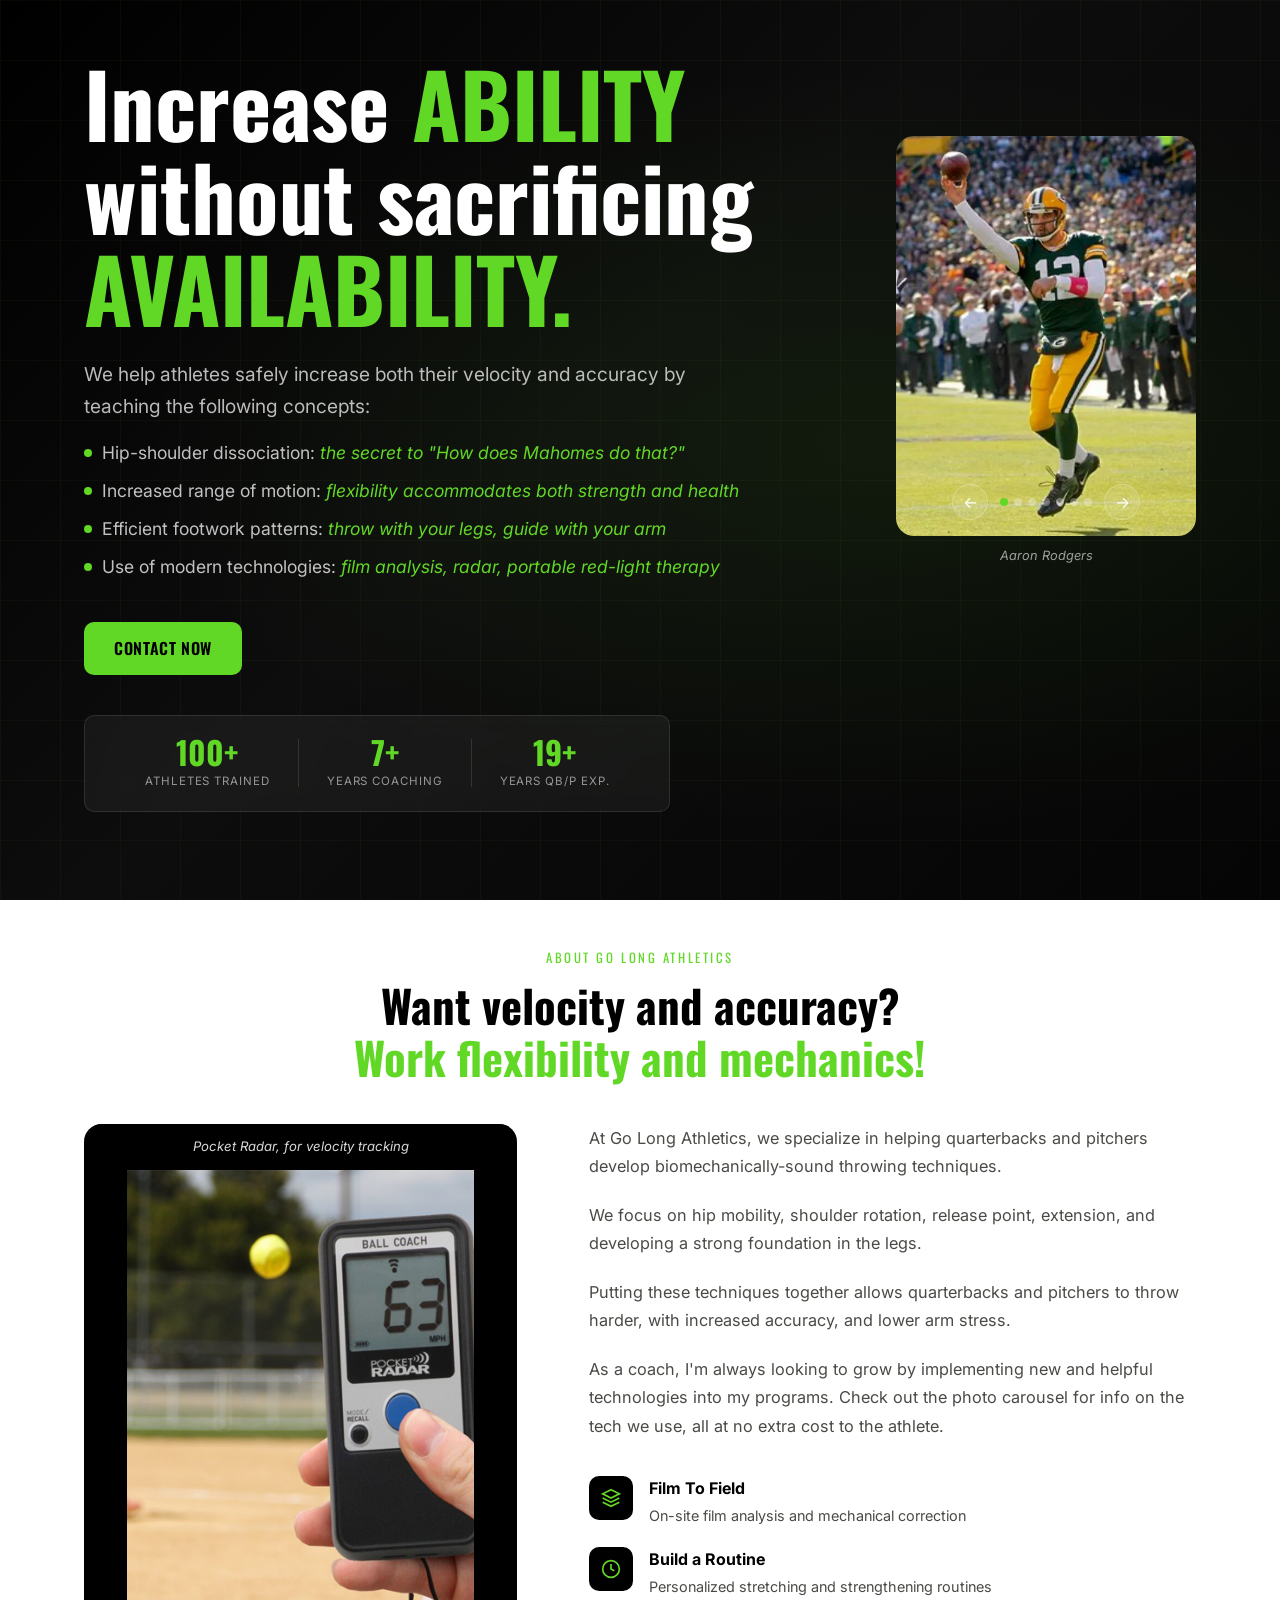
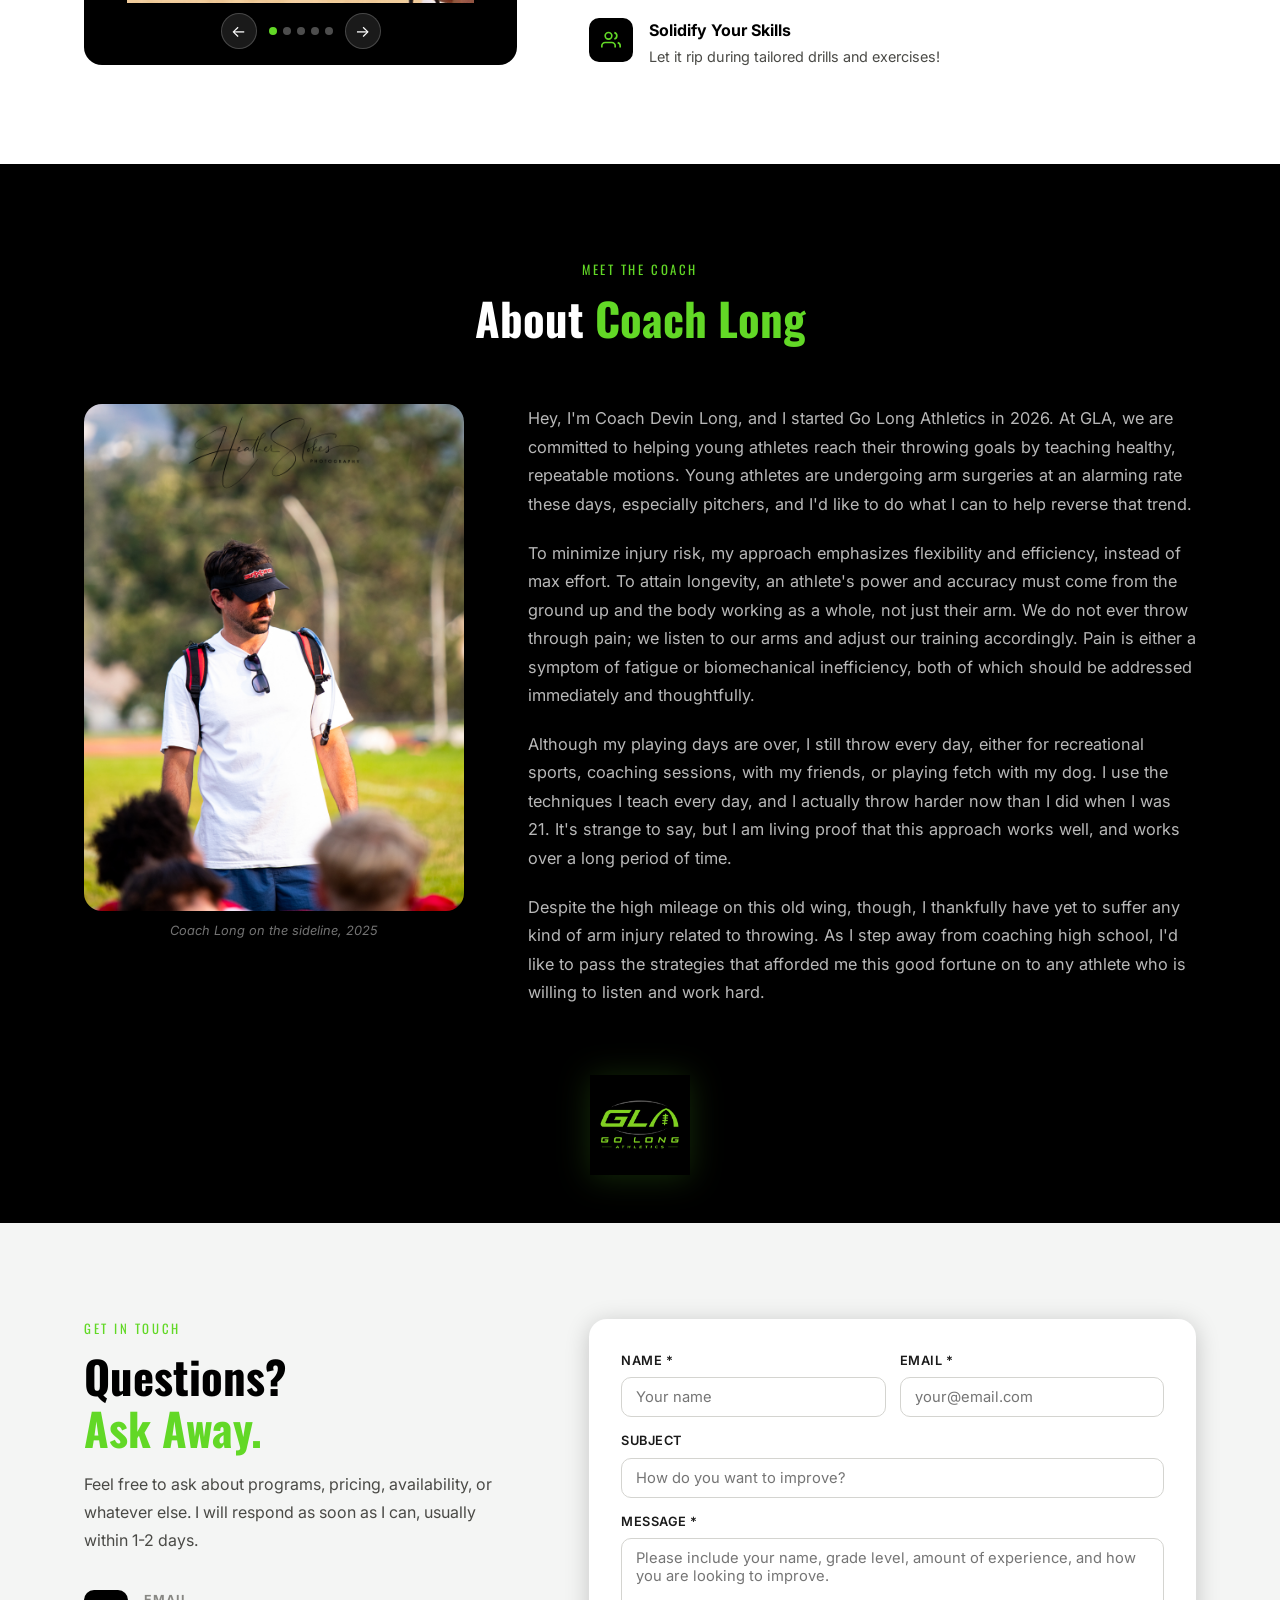
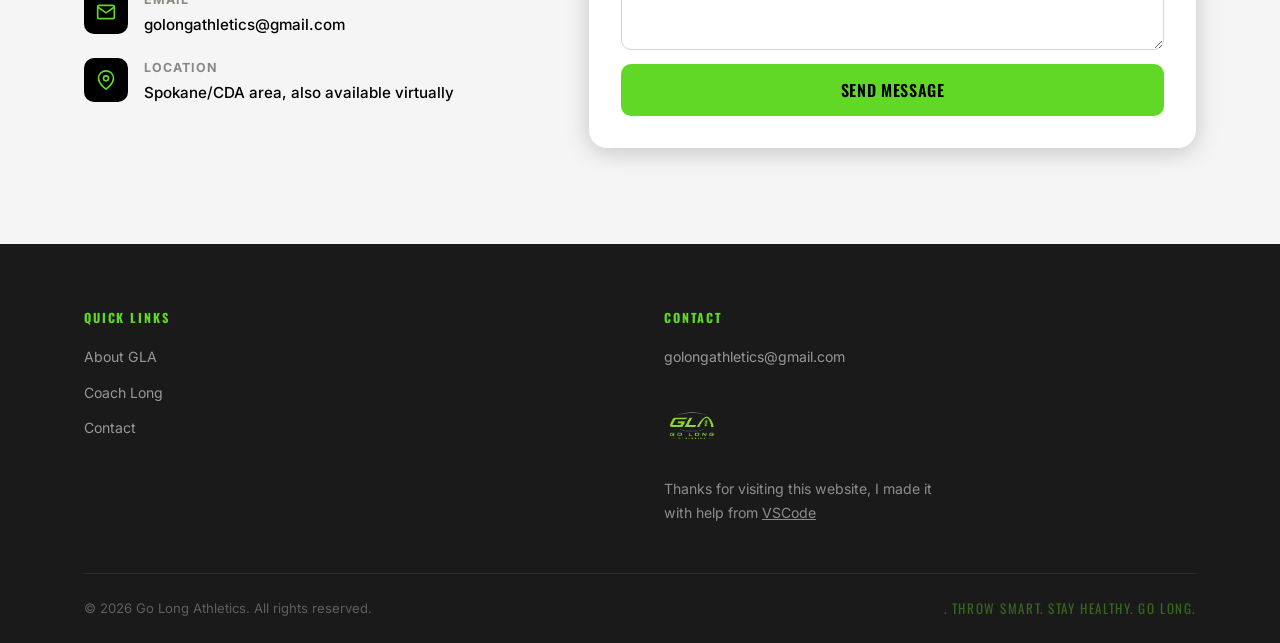
==== commit b3463fea: "Update content" ====
--- a/index.html
+++ b/index.html
@@ -303,7 +303,7 @@
       </div>
       <div class="footer-bottom">
         <p>&copy; <span id="footer-year"></span> Go Long Athletics. All rights reserved.</p>
-        <p class="footer-tagline">Throw Hard. Stay Healthy. Go Long.</p>
+        <p class="footer-tagline">. Throw Smart. Stay Healthy. Go Long.</p>
       </div>
     </div>
   </footer>
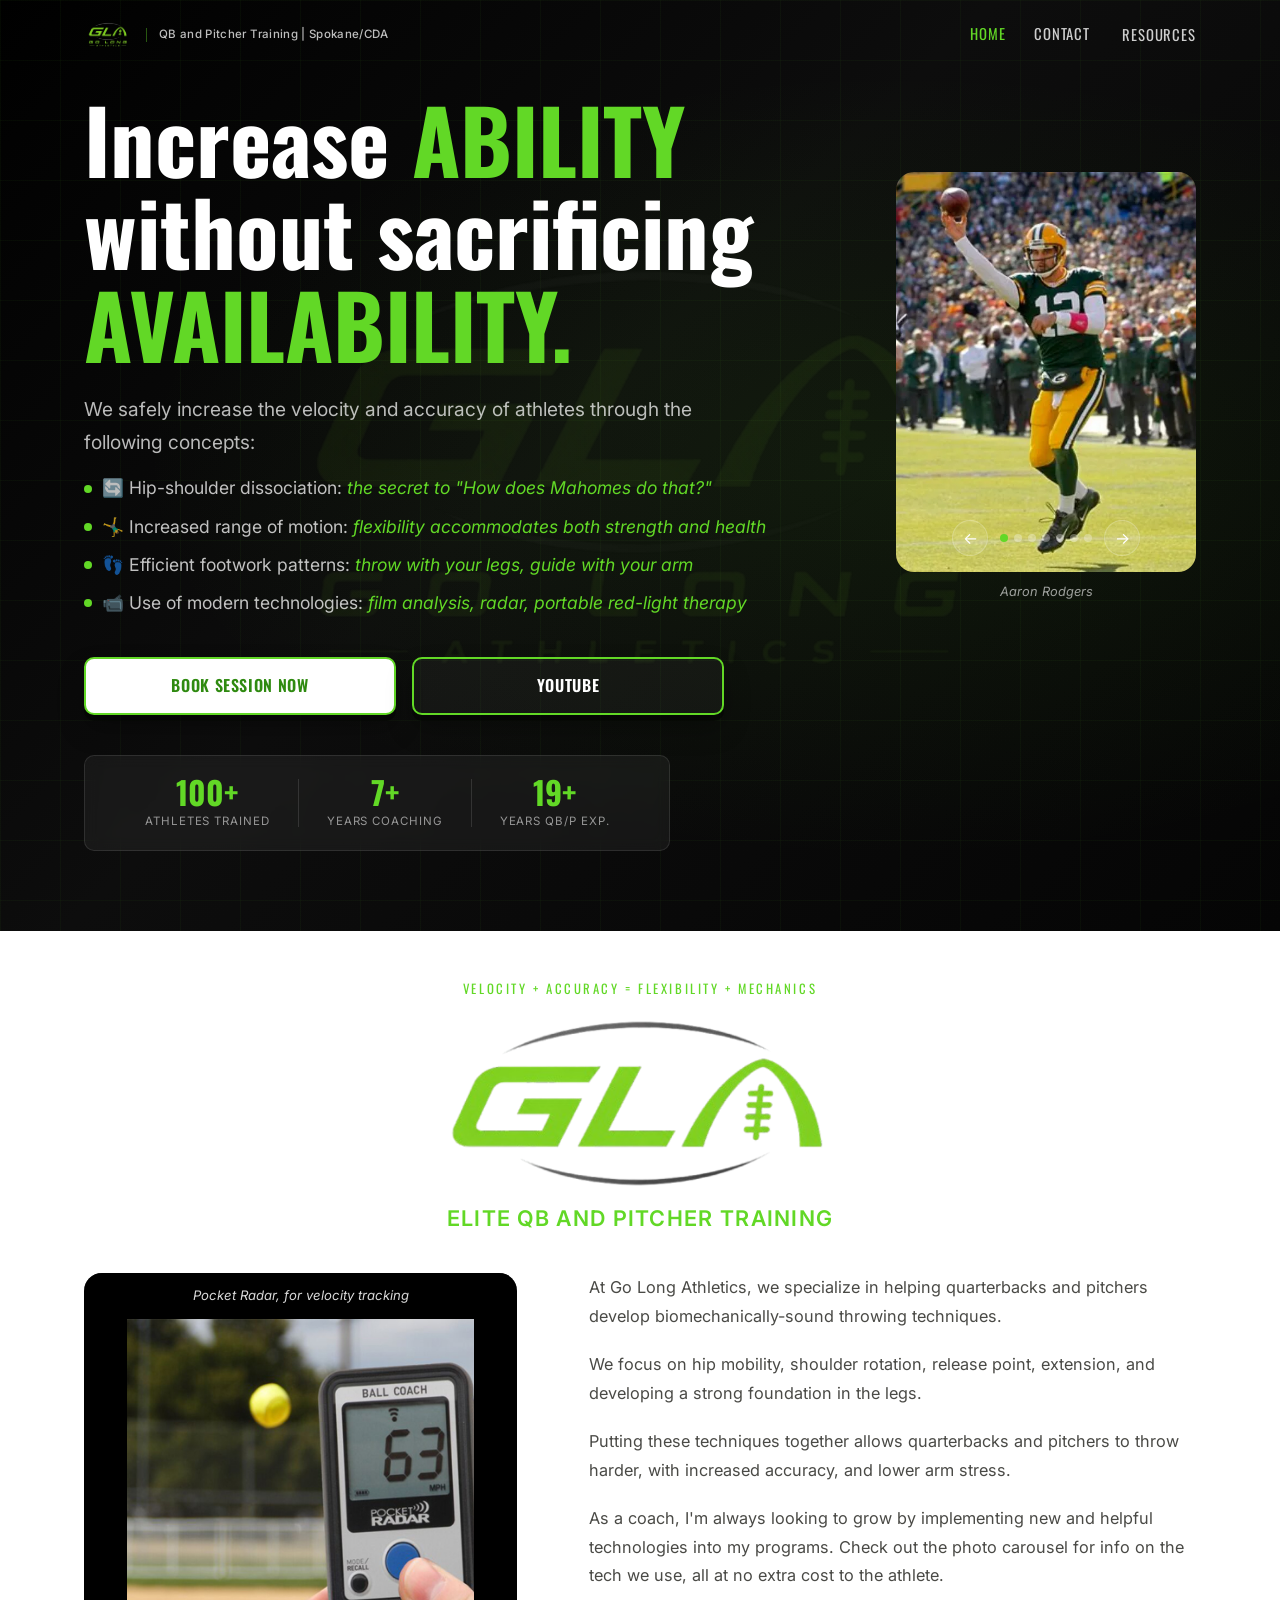
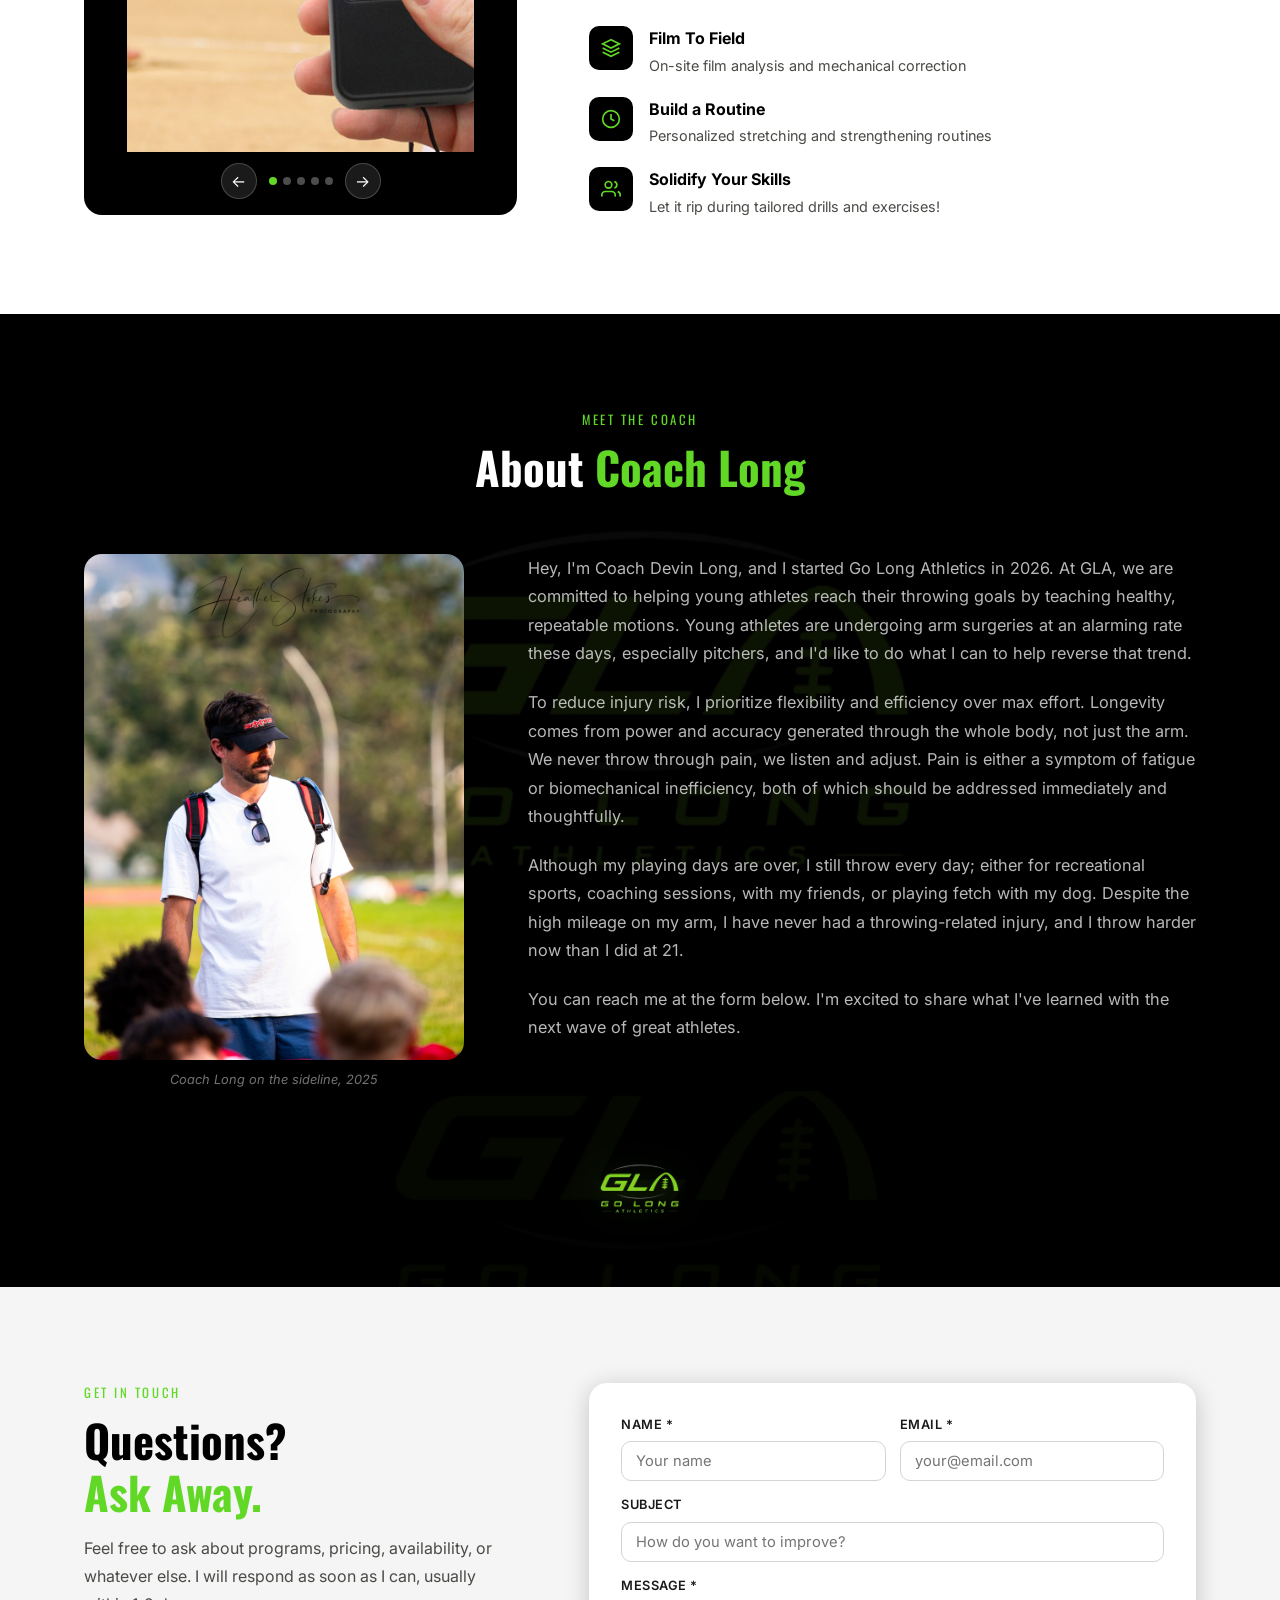
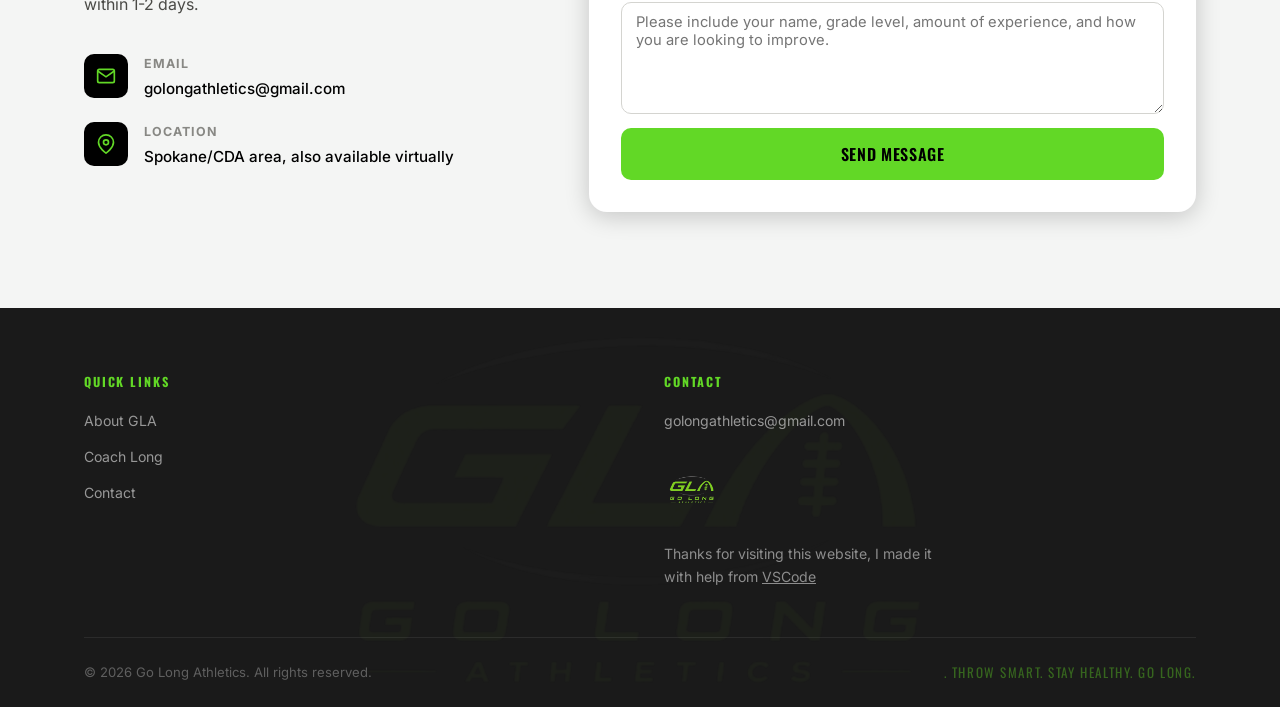
==== commit 706eb26c: "Update site content and resource CTA behavior" ====
--- a/index.html
+++ b/index.html
@@ -3,7 +3,7 @@
 <head>
   <meta charset="UTF-8" />
   <meta name="viewport" content="width=device-width, initial-scale=1.0" />
-  <title>Go Long Athletics | Personal QB & Pitcher Coaching</title>
+  <title>Go Long Athletics | QB & Pitcher Training</title>
   <meta name="description" content="Go Long Athletics provides elite quarterback and pitcher coaching. Train with the best. Book your session today." />
   <link rel="preconnect" href="https://fonts.googleapis.com" />
   <link rel="preconnect" href="https://fonts.gstatic.com" crossorigin />
@@ -15,21 +15,18 @@
   <!-- ═══════════════════════════ NAVIGATION ═══════════════════════════ -->
   <header id="site-header">
     <nav class="nav-container">
+      <div class="nav-brand">
+        <a href="index.html" class="nav-logo">
+          <img src="photos/diagrams/GLAlogonobackground.png" alt="Go Long Athletics" class="nav-logo-img" />
+        </a>
+        <p class="nav-tagline">QB and Pitcher Training | Spokane/CDA</p>
+      </div>
       <ul class="nav-links">
-        <li><a href="#about">About</a></li>
-        <li><a href="#coach">Coach</a></li>
+        <li><a href="#home" class="active">Home</a></li>
+        <li><a href="#contact">Contact</a></li>
       </ul>
-      <a href="#contact" class="nav-cta">Contact</a>
-      <a href="#home" class="nav-logo">
-        <img src="GLA_logo.png" alt="Go Long Athletics" class="nav-logo-img" />
-      </a>
+      <a href="resources.html" class="nav-cta">Resources</a>
     </nav>
-    <div class="nav-mobile-menu" id="mobile-menu">
-      <a href="qb.html" class="mobile-link">QB</a>
-      <a href="pitcher.html" class="mobile-link">Pitcher</a>
-      <a href="resources.html" class="mobile-link">Resources</a>
-      <a href="#contact" class="mobile-link mobile-cta">Contact</a>
-    </div>
   </header>
 
   <!-- ═══════════════════════════ HERO ═══════════════════════════ -->
@@ -39,19 +36,20 @@
     <div class="hero-content">
       <div class="hero-text">
         <h1 class="hero-title">Increase <span class="gold">ABILITY</span><br />without sacrificing <span class="gold">AVAILABILITY.</span></h1>
-        <p class="hero-subtitle">We help athletes safely increase both their velocity and accuracy by teaching the following concepts:</p>
+        <p class="hero-subtitle">We safely increase the velocity and accuracy of athletes through the following concepts:</p>
         <ul class="hero-bullets">
-          <li><span>Hip-shoulder dissociation: <span class="gold"><em>the secret to "How does Mahomes do that?"</em></span></span></li>
-          <li><span>Increased range of motion: <span class="gold"><em>flexibility accommodates both strength and health</em></span></span></li>
-          <li><span>Efficient footwork patterns: <span class="gold"><em>throw with your legs, guide with your arm</em></span></span></li>
-          <li><span>Use of modern technologies: <span class="gold"><em>film analysis, radar, portable red-light therapy</em></span></span></li>
+          <li><span>🔄 Hip-shoulder dissociation: <span class="gold"><em>the secret to "How does Mahomes do that?"</em></span></span></li>
+          <li><span>🤸‍♂️ Increased range of motion: <span class="gold"><em>flexibility accommodates both strength and health</em></span></span></li>
+          <li><span>👣 Efficient footwork patterns: <span class="gold"><em>throw with your legs, guide with your arm</em></span></span></li>
+          <li><span>📹 Use of modern technologies: <span class="gold"><em>film analysis, radar, portable red-light therapy</em></span></span></li>
         </ul>
         <div class="hero-actions">
           <!-- QB and Pitcher pages coming soon
           <a href="qb.html" class="btn btn-outline">QB</a>
           <a href="pitcher.html" class="btn btn-outline">Pitcher</a>
           -->
-          <a href="#contact" class="btn btn-primary">Contact Now</a>
+          <a href="#contact" class="btn btn-primary hero-contact-btn">BOOK SESSION NOW</a>
+          <a href="https://www.youtube.com/@GoLongAthletics" target="_blank" rel="noopener noreferrer" class="btn btn-outline hero-contact-btn">YouTube</a>
         </div>
         <div class="hero-badges">
           <div class="badge"><span class="badge-num">100+</span><span class="badge-label">Athletes Trained</span></div>
@@ -109,8 +107,8 @@
   <section id="about" class="section about-section">
     <div class="container">
       <div class="about-header">
-          <p class="section-eyebrow">About Go Long Athletics</p>
-          <h2 class="section-title">Want velocity and accuracy?<br /><span class="gold">Work flexibility and mechanics!</span></h2>
+          <p class="section-eyebrow">Velocity + Accuracy = Flexibility + Mechanics</p>
+          <h2 class="section-title"><img src="photos/diagrams/GLAlogo_only.png" alt="Go Long Athletics" class="about-title-logo" /><span class="gold about-title-sub">Elite QB and Pitcher Training</span></h2>
         </div>
         <div class="about-grid">
         <div class="about-carousel" id="about-carousel">
@@ -197,9 +195,10 @@
         </div>
         <div class="coach-bio">
           <p class="about-body">Hey, I'm Coach Devin Long, and I started Go Long Athletics in 2026. At GLA, we are committed to helping young athletes reach their throwing goals by teaching healthy, repeatable motions. Young athletes are undergoing arm surgeries at an alarming rate these days, especially pitchers, and I'd like to do what I can to help reverse that trend.</p>
-          <p class="about-body">To minimize injury risk, my approach emphasizes flexibility and efficiency, instead of max effort. To attain longevity, an athlete's power and accuracy must come from the ground up and the body working as a whole, not just their arm. We do not ever throw through pain; we listen to our arms and adjust our training accordingly. Pain is either a symptom of fatigue or biomechanical inefficiency, both of which should be addressed immediately and thoughtfully.</p>
-          <p class="about-body">Although my playing days are over, I still throw every day, either for recreational sports, coaching sessions, with my friends, or playing fetch with my dog. I use the techniques I teach every day, and I actually throw harder now than I did when I was 21.  It's strange to say, but I am living proof that this approach works well, and works over a long period of time. </p>
-          <p class="about-body">Despite the high mileage on this old wing, though, I thankfully have yet to suffer any kind of arm injury related to throwing. As I step away from coaching high school, I'd like to pass the strategies that afforded me this good fortune on to any athlete who is willing to listen and work hard. </p>
+          <p class="about-body">To reduce injury risk, I prioritize flexibility and efficiency over max effort. Longevity comes from power and accuracy generated through the whole body, not just the arm. We never throw through pain, we listen and adjust. Pain is either a symptom of fatigue or biomechanical inefficiency, both of which should be addressed immediately and thoughtfully.</p>
+          <p class="about-body">Although my playing days are over, I still throw every day; either for recreational sports, coaching sessions, with my friends, or playing fetch with my dog. Despite the high mileage on my arm, I have never had a throwing-related injury, and I throw harder now than I did at 21. 
+          <p class="about-body">You can reach me at the form below. I'm excited to share what I've learned with the next wave of great athletes. </p>
+ 
         </div>
       </div>
     </div>
@@ -207,7 +206,7 @@
 
   <!-- ─── Logo Divider ─── -->
   <div class="logo-divider">
-    <img src="GLA_logo.png" alt="Go Long Athletics" class="logo-divider-img" />
+    <img src="photos/diagrams/GLAlogonobackground.png" alt="Go Long Athletics" class="logo-divider-img" />
   </div>
 
   <!-- ═══════════════════════════ CONTACT ═══════════════════════════ -->
@@ -295,7 +294,7 @@
           </ul>
           <div class="footer-brand">
             <a href="#home" class="footer-logo">
-              <img src="GLA_logo.png" alt="Go Long Athletics" class="footer-logo-img" />
+              <img src="photos/diagrams/GLAlogonobackground.png" alt="Go Long Athletics" class="footer-logo-img" />
             </a>
             <p>Thanks for visiting this website, I made it with help from <a href="https://code.visualstudio.com/" target="_blank" rel="noopener noreferrer">VSCode</a></p>
           </div>
--- a/styles.css
+++ b/styles.css
@@ -113,7 +113,7 @@
    NAVIGATION
    ━━━━━━━━━━━━━━━━━━━━━━━━━━━━━━━━━━━━━━━━━━━━━━━━━━━━━━━━━━ */
 #site-header {
-  display: none;
+  display: block;
   position: fixed;
   inset: 0 0 auto 0;
   z-index: 1000;
@@ -131,8 +131,14 @@
   height: 70px;
   display: flex;
   align-items: center;
-  justify-content: space-between;
-  gap: 40px;
+  justify-content: flex-start;
+  gap: 32px;
+}
+.nav-brand {
+  display: flex;
+  align-items: center;
+  gap: 14px;
+  min-width: 0;
 }
 .nav-logo {
   display: flex;
@@ -145,9 +151,21 @@
   display: block;
   mix-blend-mode: screen;
 }
+.nav-tagline {
+  font-family: var(--font-body);
+  font-size: 0.72rem;
+  font-weight: 500;
+  letter-spacing: 0.03em;
+  color: rgba(255,255,255,0.74);
+  line-height: 1.2;
+  white-space: nowrap;
+  padding-left: 12px;
+  border-left: 1px solid rgba(98,216,38,0.4);
+}
 .nav-links {
   display: flex;
-  gap: 32px;
+  gap: 28px;
+  margin-left: auto;
 }
 .nav-links a {
   font-family: var(--font-head);
@@ -160,20 +178,23 @@
 .nav-links a:hover { color: var(--gold); }
 .nav-cta {
   font-family: var(--font-head);
-  font-size: 0.85rem;
-  font-weight: 600;
-  letter-spacing: 0.08em;
+  font-size: 0.92rem;
+  font-weight: 400;
+  letter-spacing: 0.06em;
   text-transform: uppercase;
-  padding: 8px 16px;
-  background: var(--gold);
-  color: var(--navy);
-  border-radius: var(--radius);
-  transition: var(--transition);
+  padding: 0;
+  background: transparent;
+  color: rgba(255,255,255,0.8);
+  transition: color var(--transition);
   flex-shrink: 0;
 }
 .nav-cta:hover {
-  background: var(--gold-dark);
-  transform: translateY(-1px);
+  color: var(--gold);
+}
+.nav-cta.active { color: var(--gold); }
+/* When Contact is the in-view section, keep Home from staying highlighted. */
+.nav-container:has(.nav-cta.active) .nav-links a.active {
+  color: rgba(255,255,255,0.8);
 }
 .nav-hamburger {
   display: none;
@@ -224,6 +245,7 @@
 /* ━━━━━━━━━━━━━━━━━━━━━━━━━━━━━━━━━━━━━━━━━━━━━━━━━━━━━━━━━━
    HERO
    ━━━━━━━━━━━━━━━━━━━━━━━━━━━━━━━━━━━━━━━━━━━━━━━━━━━━━━━━━━ */
+
 .hero {
   position: relative;
   min-height: 100vh;
@@ -246,6 +268,16 @@
   background-size: 60px 60px;
   animation: gridMove 20s linear infinite;
 }
+.hero-bg::after {
+  content: '';
+  position: absolute;
+  inset: 0;
+  background-image: url('photos/diagrams/GLAlogonobackground.png');
+  background-repeat: no-repeat;
+  background-position: center 56%;
+  background-size: min(820px, 72vw);
+  opacity: 0.06;
+}
 @keyframes gridMove {
   0%   { transform: translateY(0); }
   100% { transform: translateY(60px); }
@@ -260,7 +292,7 @@
   z-index: 2;
   max-width: var(--container);
   margin: 0 auto;
-  padding: 48px 24px 80px;
+  padding: 92px 24px 80px;
   width: 100%;
   display: flex;
   align-items: center;
@@ -340,10 +372,44 @@
   flex-shrink: 0;
 }
 .hero-actions {
-  display: flex;
+  display: grid;
+  grid-template-columns: repeat(2, minmax(180px, 1fr));
+  width: min(100%, 640px);
   gap: 16px;
-  flex-wrap: wrap;
   margin-bottom: 40px;
+}
+.hero-actions .hero-contact-btn {
+  width: 100%;
+  min-width: 0;
+  position: relative;
+  border: 2px solid transparent;
+  transform: translateY(0);
+  box-shadow: 0 6px 0 rgba(0,0,0,0.45), 0 14px 26px rgba(0,0,0,0.28);
+  transition: transform 0.14s ease, box-shadow 0.14s ease, background var(--transition), color var(--transition), border-color var(--transition);
+}
+.hero-actions .btn-primary.hero-contact-btn {
+  background: var(--white);
+  color: #2f8a10;
+  border-color: var(--gold);
+}
+.hero-actions .btn-primary.hero-contact-btn:hover {
+  background: #f7fff3;
+  color: #276f0d;
+  transform: translateY(-1px);
+  box-shadow: 0 7px 0 rgba(0,0,0,0.45), 0 16px 30px rgba(0,0,0,0.3);
+}
+.hero-actions .btn-outline.hero-contact-btn {
+  border-color: var(--gold);
+  color: var(--white);
+  background: rgba(255,255,255,0.03);
+}
+.hero-actions .btn-outline.hero-contact-btn:hover {
+  transform: translateY(-1px);
+  box-shadow: 0 7px 0 rgba(0,0,0,0.45), 0 16px 30px rgba(0,0,0,0.3);
+}
+.hero-actions .hero-contact-btn:active {
+  transform: translateY(2px);
+  box-shadow: 0 3px 0 rgba(0,0,0,0.45), 0 8px 14px rgba(0,0,0,0.24);
 }
 .hero-badges {
   display: flex;
@@ -393,14 +459,34 @@
   margin-bottom: 40px;
   width: 100%;
 }
+.about-header .section-title {
+  font-size: clamp(2.7rem, 6vw, 4.1rem);
+  line-height: 1.05;
+}
+.about-header .about-title-logo {
+  display: block;
+  width: min(380px, 68vw);
+  height: auto;
+  object-fit: contain;
+  object-position: center;
+  margin: 0 auto;
+}
+.about-header .about-title-sub {
+  display: block;
+  margin-top: 14px;
+  font-family: var(--font-body);
+  font-size: clamp(0.95rem, 1.9vw, 1.35rem);
+  font-weight: 600;
+  letter-spacing: 0.06em;
+  text-transform: uppercase;
+  line-height: 1.35;
+}
 .about-grid {
   display: grid;
   grid-template-columns: 1fr 1.4fr;
   gap: 72px;
   align-items: start;
 }
-.about-content .section-eyebrow { }
-.about-content .section-title { }
 .about-body {
   color: var(--gray-600);
   margin-bottom: 20px;
@@ -526,7 +612,24 @@
 /* ━━━━━━━━━━━━━━━━━━━━━━━━━━━━━━━━━━━━━━━━━━━━━━━━━━━━━━━━━━
    COACH
    ━━━━━━━━━━━━━━━━━━━━━━━━━━━━━━━━━━━━━━━━━━━━━━━━━━━━━━━━━━ */
-.coach-section { background: var(--navy); padding-bottom: 0; }
+.coach-section {
+  background: var(--navy);
+  padding-bottom: 0;
+  position: relative;
+  overflow: hidden;
+}
+.coach-section::before {
+  content: '';
+  position: absolute;
+  inset: 0;
+  background-image: url('photos/diagrams/GLAlogonobackground.png');
+  background-repeat: no-repeat;
+  background-size: min(700px, 65vw);
+  background-position: center;
+  opacity: 0.09;
+  pointer-events: none;
+}
+.coach-section .container { position: relative; z-index: 1; }
 .coach-section .section-eyebrow { color: var(--gold); }
 .coach-section .section-title { color: var(--white); }
 .coach-grid {
@@ -579,8 +682,23 @@
   justify-content: center;
   align-items: center;
   padding: 48px 24px;
+  position: relative;
+  overflow: hidden;
+}
+.logo-divider::before {
+  content: '';
+  position: absolute;
+  inset: 0;
+  background-image: url('photos/diagrams/GLAlogonobackground.png');
+  background-repeat: no-repeat;
+  background-size: min(620px, 58vw);
+  background-position: center;
+  opacity: 0.035;
+  pointer-events: none;
 }
 .logo-divider-img {
+  position: relative;
+  z-index: 1;
   height: 100px;
   width: auto;
   mix-blend-mode: screen;
@@ -712,6 +830,35 @@
   background: var(--gray-800);
   color: rgba(255,255,255,0.7);
   padding: 64px 0 0;
+  position: relative;
+  overflow: hidden;
+}
+.site-footer::before {
+  content: '';
+  position: absolute;
+  inset: 0;
+  background-image: url('photos/diagrams/GLAlogonobackground.png');
+  background-repeat: no-repeat;
+  background-size: min(720px, 60vw);
+  background-position: center 48%;
+  opacity: 0.03;
+  pointer-events: none;
+}
+.site-footer .container { position: relative; z-index: 1; }
+
+.page-hero {
+  position: relative;
+}
+.page-hero::before {
+  content: '';
+  position: absolute;
+  inset: 0;
+  background-image: url('photos/diagrams/GLAlogonobackground.png');
+  background-repeat: no-repeat;
+  background-size: min(760px, 64vw);
+  background-position: center;
+  opacity: 0.045;
+  pointer-events: none;
 }
 .footer-grid {
   display: grid;
@@ -830,6 +977,25 @@
   line-height: 1.7;
 }
 
+.resource-hero {
+  min-height: 28vh;
+}
+.resource-hero .page-hero-content {
+  padding-top: 116px;
+  padding-bottom: 22px;
+}
+.resource-hero .page-hero-subtitle {
+  margin-bottom: 8px;
+}
+.resource-hero .hero-actions {
+  margin-top: 10px;
+  margin-bottom: 0;
+  width: min(100%, 640px);
+}
+.resource-hero + .resource-section {
+  padding-top: 18px;
+}
+
 /* ━━━━━━━━━━━━━━━━━━━━━━━━━━━━━━━━━━━━━━━━━━━━━━━━━━━━━━━━━━
    TRAINING CARDS (QB / PITCHER PAGES)
    ━━━━━━━━━━━━━━━━━━━━━━━━━━━━━━━━━━━━━━━━━━━━━━━━━━━━━━━━━━ */
@@ -880,6 +1046,22 @@
    PROCESS STEPS
    ━━━━━━━━━━━━━━━━━━━━━━━━━━━━━━━━━━━━━━━━━━━━━━━━━━━━━━━━━━ */
 .process-section { background: var(--navy); }
+.process-section {
+  position: relative;
+  overflow: hidden;
+}
+.process-section::before {
+  content: '';
+  position: absolute;
+  inset: 0;
+  background-image: url('photos/diagrams/GLAlogonobackground.png');
+  background-repeat: no-repeat;
+  background-size: min(660px, 60vw);
+  background-position: center;
+  opacity: 0.04;
+  pointer-events: none;
+}
+.process-section .container { position: relative; z-index: 1; }
 .process-section .section-title { color: var(--white); }
 .process-steps {
   display: flex;
@@ -951,8 +1133,286 @@
 /* ━━━━━━━━━━━━━━━━━━━━━━━━━━━━━━━━━━━━━━━━━━━━━━━━━━━━━━━━━━
    RESOURCE CARDS
    ━━━━━━━━━━━━━━━━━━━━━━━━━━━━━━━━━━━━━━━━━━━━━━━━━━━━━━━━━━ */
-.resource-section { background: var(--white); }
+.resource-section {
+  background: var(--white);
+  padding-top: 44px;
+}
 .resource-section + .resource-section { background: var(--off-white); }
+.resource-text-area {
+  background: var(--white);
+  border: 1px solid var(--gray-100);
+  border-radius: var(--radius-lg);
+  box-shadow: var(--shadow);
+  padding: 24px;
+}
+.resource-table-block + .resource-table-block {
+  margin-top: 28px;
+  padding-top: 8px;
+}
+.resource-table-title {
+  margin: 0 0 12px;
+  font-family: var(--font-head);
+  font-size: 1.05rem;
+  letter-spacing: 0.06em;
+  text-transform: uppercase;
+  color: var(--gray-800);
+}
+.resource-table-controls {
+  display: flex;
+  align-items: center;
+  flex-wrap: wrap;
+  gap: 12px;
+  margin: 0 0 14px;
+}
+.resource-filter-label {
+  font-family: var(--font-head);
+  font-size: 0.82rem;
+  letter-spacing: 0.08em;
+  text-transform: uppercase;
+  color: var(--gray-600);
+}
+.resource-filter-select {
+  min-width: 180px;
+  border: 1px solid var(--gray-200);
+  border-radius: var(--radius);
+  background: var(--off-white);
+  color: var(--gray-800);
+  padding: 10px 12px;
+}
+.resource-search-input {
+  min-width: 260px;
+  border: 1px solid var(--gray-200);
+  border-radius: var(--radius);
+  background: var(--off-white);
+  color: var(--gray-800);
+  padding: 10px 12px;
+}
+.resource-table-wrap {
+  width: 100%;
+  max-height: 68vh;
+  overflow: auto;
+  border: 1px solid var(--gray-200);
+  border-radius: 6px;
+}
+.resource-table {
+  width: 100%;
+  border-collapse: collapse;
+  min-width: 760px;
+  background: var(--white);
+}
+.resource-table th,
+.resource-table td {
+  padding: 8px 10px;
+  border-bottom: 1px solid var(--gray-200);
+  border-right: 1px solid var(--gray-200);
+  text-align: left;
+  vertical-align: middle;
+  font-size: 0.88rem;
+  line-height: 1.35;
+}
+.resource-table th {
+  padding: 10px 12px;
+  position: sticky;
+  top: 0;
+  z-index: 3;
+  background: #ececeb;
+  font-family: var(--font-head);
+  font-size: 0.76rem;
+  font-weight: 500;
+  letter-spacing: 0.08em;
+  text-transform: uppercase;
+  color: var(--gray-600);
+}
+.resource-table thead th.resource-sortable-header,
+.resource-table thead th.resource-filter-header {
+  padding: 0;
+}
+.resource-table th:last-child,
+.resource-table td:last-child {
+  border-right: none;
+}
+.resource-table tbody tr:nth-child(even) td {
+  background: #fafafa;
+}
+.resource-table tbody tr:hover td {
+  background: #f4f8ef;
+}
+.resource-table tr:last-child td {
+  border-bottom: none;
+}
+.resource-table th:nth-child(1),
+.resource-table td:nth-child(1) {
+  position: sticky;
+  left: 0;
+  min-width: 118px;
+  max-width: 118px;
+}
+.resource-table thead th {
+  height: 42px;
+}
+.resource-table th:nth-child(2),
+.resource-table td:nth-child(2) {
+  position: sticky;
+  left: 118px;
+  min-width: 110px;
+  max-width: 110px;
+}
+.resource-table tbody td:nth-child(1),
+.resource-table tbody td:nth-child(2) {
+  z-index: 1;
+  background: #fff;
+}
+.resource-table tbody tr:nth-child(even) td:nth-child(1),
+.resource-table tbody tr:nth-child(even) td:nth-child(2) {
+  background: #fafafa;
+}
+.resource-table tbody tr:hover td:nth-child(1),
+.resource-table tbody tr:hover td:nth-child(2) {
+  background: #f4f8ef;
+}
+.resource-table th:nth-child(1),
+.resource-table th:nth-child(2) {
+  z-index: 4;
+}
+.resource-table a {
+  color: var(--gold-dark);
+  text-decoration: underline;
+  text-underline-offset: 2px;
+  word-break: break-word;
+}
+
+.resource-sort-header {
+  display: inline-flex;
+  align-items: center;
+  justify-content: space-between;
+  gap: 6px;
+  width: 100%;
+  min-height: 42px;
+  padding: 10px 12px;
+  border: 0;
+  background: transparent;
+  appearance: none;
+  font: inherit;
+  text-align: left;
+  cursor: pointer;
+  color: inherit;
+}
+.resource-sort-header:hover {
+  color: var(--gray-800);
+}
+.resource-sort-header span:first-child {
+  white-space: nowrap;
+}
+.sort-indicator {
+  display: inline-block;
+  width: 14px;
+  text-align: center;
+}
+.sort-indicator::after {
+  content: '△';
+  color: var(--gray-400);
+}
+.resource-sort-header[data-sort-direction="asc"] .sort-indicator::after {
+  content: '▲';
+}
+.resource-sort-header[data-sort-direction="desc"] .sort-indicator::after {
+  content: '▼';
+}
+.resource-filter-header {
+  white-space: nowrap;
+}
+.resource-header-controls {
+  display: grid;
+  grid-template-columns: 1fr auto;
+  align-items: stretch;
+  width: 100%;
+  height: 100%;
+}
+.resource-filter-trigger {
+  display: inline-flex;
+  align-items: center;
+  justify-content: center;
+  width: 34px;
+  min-height: 42px;
+  color: inherit;
+  border: 0;
+  background: transparent;
+  appearance: none;
+  font: inherit;
+}
+.resource-filter-trigger:hover {
+  color: var(--gray-800);
+  background: #e4e4e1;
+}
+.filter-indicator {
+  display: inline-block;
+  width: 12px;
+  height: 12px;
+  background-repeat: no-repeat;
+  background-position: center;
+  background-size: 12px 12px;
+  background-image: url("data:image/svg+xml,%3Csvg xmlns='http://www.w3.org/2000/svg' viewBox='0 0 24 24'%3E%3Cpath d='M2 4h20l-8 9v6l-4 2v-8z' fill='none' stroke='%23565654' stroke-width='2' stroke-linejoin='round'/%3E%3C/svg%3E");
+}
+.resource-filter-trigger.active .filter-indicator {
+  background-image: url("data:image/svg+xml,%3Csvg xmlns='http://www.w3.org/2000/svg' viewBox='0 0 24 24'%3E%3Cpath d='M2 4h20l-8 9v6l-4 2v-8z' fill='%232f7d17' stroke='%232f7d17' stroke-width='1.4' stroke-linejoin='round'/%3E%3C/svg%3E");
+}
+.resource-filter-modal[hidden] {
+  display: none;
+}
+.resource-filter-modal {
+  position: fixed;
+  top: 0;
+  left: 0;
+  z-index: 1200;
+  width: min(280px, calc(100vw - 24px));
+}
+.resource-filter-modal-card {
+  width: 100%;
+  background: #fff;
+  border: 1px solid var(--gray-200);
+  border-radius: 8px;
+  box-shadow: var(--shadow-lg);
+  padding: 14px;
+}
+.resource-filter-modal-card h3 {
+  font-family: var(--font-head);
+  font-size: 1rem;
+  margin-bottom: 8px;
+  color: var(--gray-800);
+}
+.resource-checkbox-row {
+  display: flex;
+  align-items: center;
+  gap: 8px;
+  font-size: 0.9rem;
+  color: var(--gray-800);
+  padding: 6px 2px;
+}
+.resource-modal-actions {
+  margin-top: 10px;
+  display: flex;
+  justify-content: flex-end;
+  gap: 8px;
+}
+.resource-modal-btn {
+  border: 1px solid var(--gray-200);
+  border-radius: 6px;
+  padding: 7px 10px;
+  font-size: 0.82rem;
+  color: var(--gray-800);
+  background: #fff;
+}
+.resource-modal-btn-primary {
+  border-color: #4CB81B;
+  background: #4CB81B;
+  color: #fff;
+}
+
+@media (max-width: 600px) {
+  .resource-filter-modal {
+    width: min(260px, calc(100vw - 16px));
+  }
+}
 .resource-grid {
   display: grid;
   grid-template-columns: repeat(3, 1fr);
@@ -1039,12 +1499,25 @@
 @media (max-width: 860px) {
   .contact-grid { grid-template-columns: 1fr; gap: 40px; }
   .form-row { grid-template-columns: 1fr; }
-  .hero-content { flex-direction: column; gap: 32px; padding-top: 100px; }
+  .hero-content { flex-direction: column; gap: 32px; padding-top: 88px; }
   .hero-carousel-col { width: 100%; max-width: 320px; }
   .hero-carousel-wrap { width: 100%; }
   .hero-text { width: 100%; }
-  .nav-links, .nav-cta { display: none; }
-  .nav-hamburger { display: flex; }
+  .nav-container {
+    min-height: 70px;
+    height: auto;
+    padding-top: 10px;
+    padding-bottom: 10px;
+    gap: 18px;
+  }
+  .nav-links {
+    gap: 18px;
+    flex-wrap: wrap;
+  }
+  .nav-tagline { display: none; }
+  .nav-links a { font-size: 0.84rem; }
+  .nav-hamburger,
+  .nav-mobile-menu { display: none !important; }
   .hero-badges { flex-wrap: wrap; padding: 16px; }
   .badge { padding: 8px 16px; }
   .badge-divider { display: none; }
@@ -1056,8 +1529,31 @@
   .section { padding: 64px 0; }
   .footer-grid { grid-template-columns: 1fr; gap: 32px; }
   .footer-bottom { flex-direction: column; text-align: center; }
-  .hero-actions { flex-direction: column; }
-  .hero-actions .btn { width: 100%; max-width: 320px; }
+  .hero-actions {
+    grid-template-columns: 1fr;
+    width: min(100%, 360px);
+  }
+  .hero-actions .btn { width: 100%; }
+  .nav-container { gap: 12px; }
+  .nav-logo-img { height: 42px; }
+  .hero-bg::after { background-size: min(480px, 82vw); }
+  .nav-links { gap: 12px; }
+  .nav-links a { font-size: 0.78rem; }
+  .resource-section { padding-top: 24px; }
+  .resource-hero {
+    min-height: 28vh;
+  }
+  .resource-hero .page-hero-content {
+    padding-top: 104px;
+    padding-bottom: 26px;
+  }
+  .resource-text-area { padding: 14px; }
+  .resource-table-controls {
+    flex-direction: column;
+    align-items: flex-start;
+  }
+  .resource-filter-select,
+  .resource-search-input { width: 100%; }
   .resource-grid { grid-template-columns: 1fr; }
   .process-step { gap: 20px; }
   .step-number { font-size: 2rem; width: 48px; }
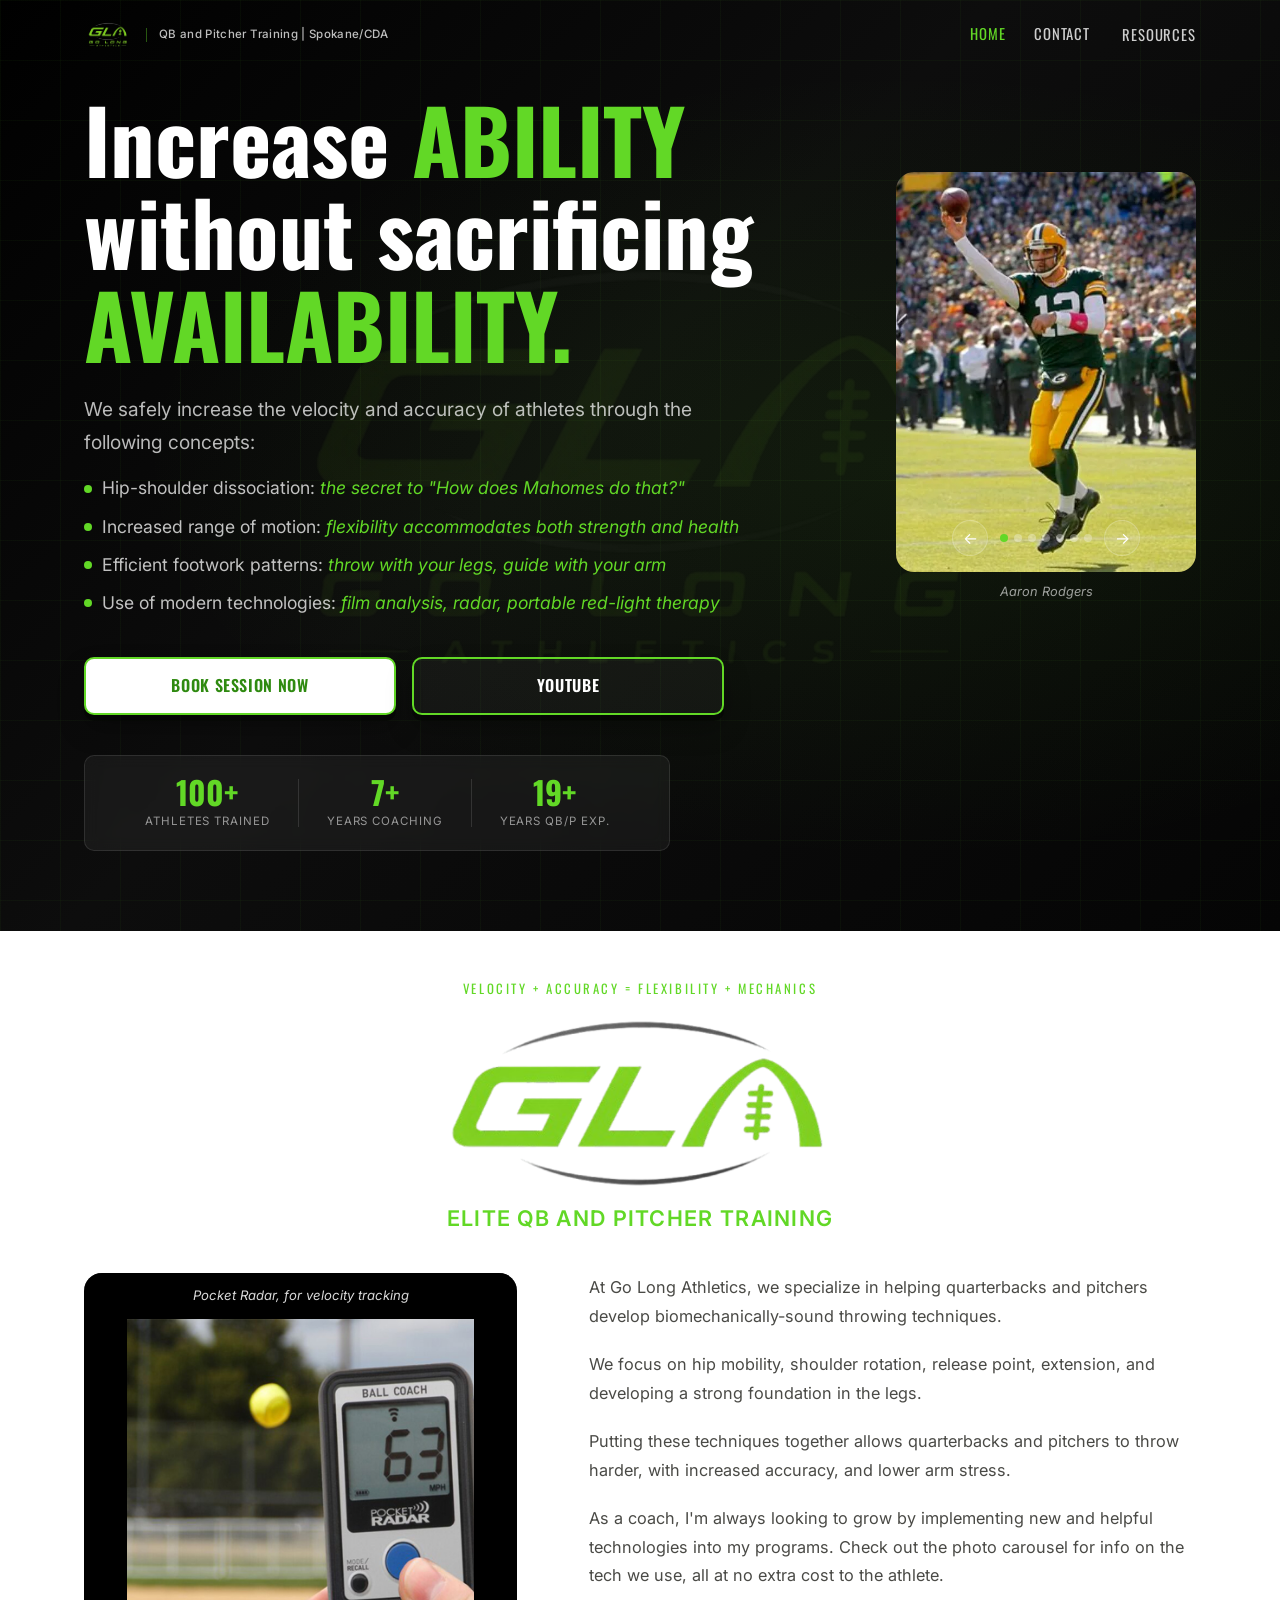
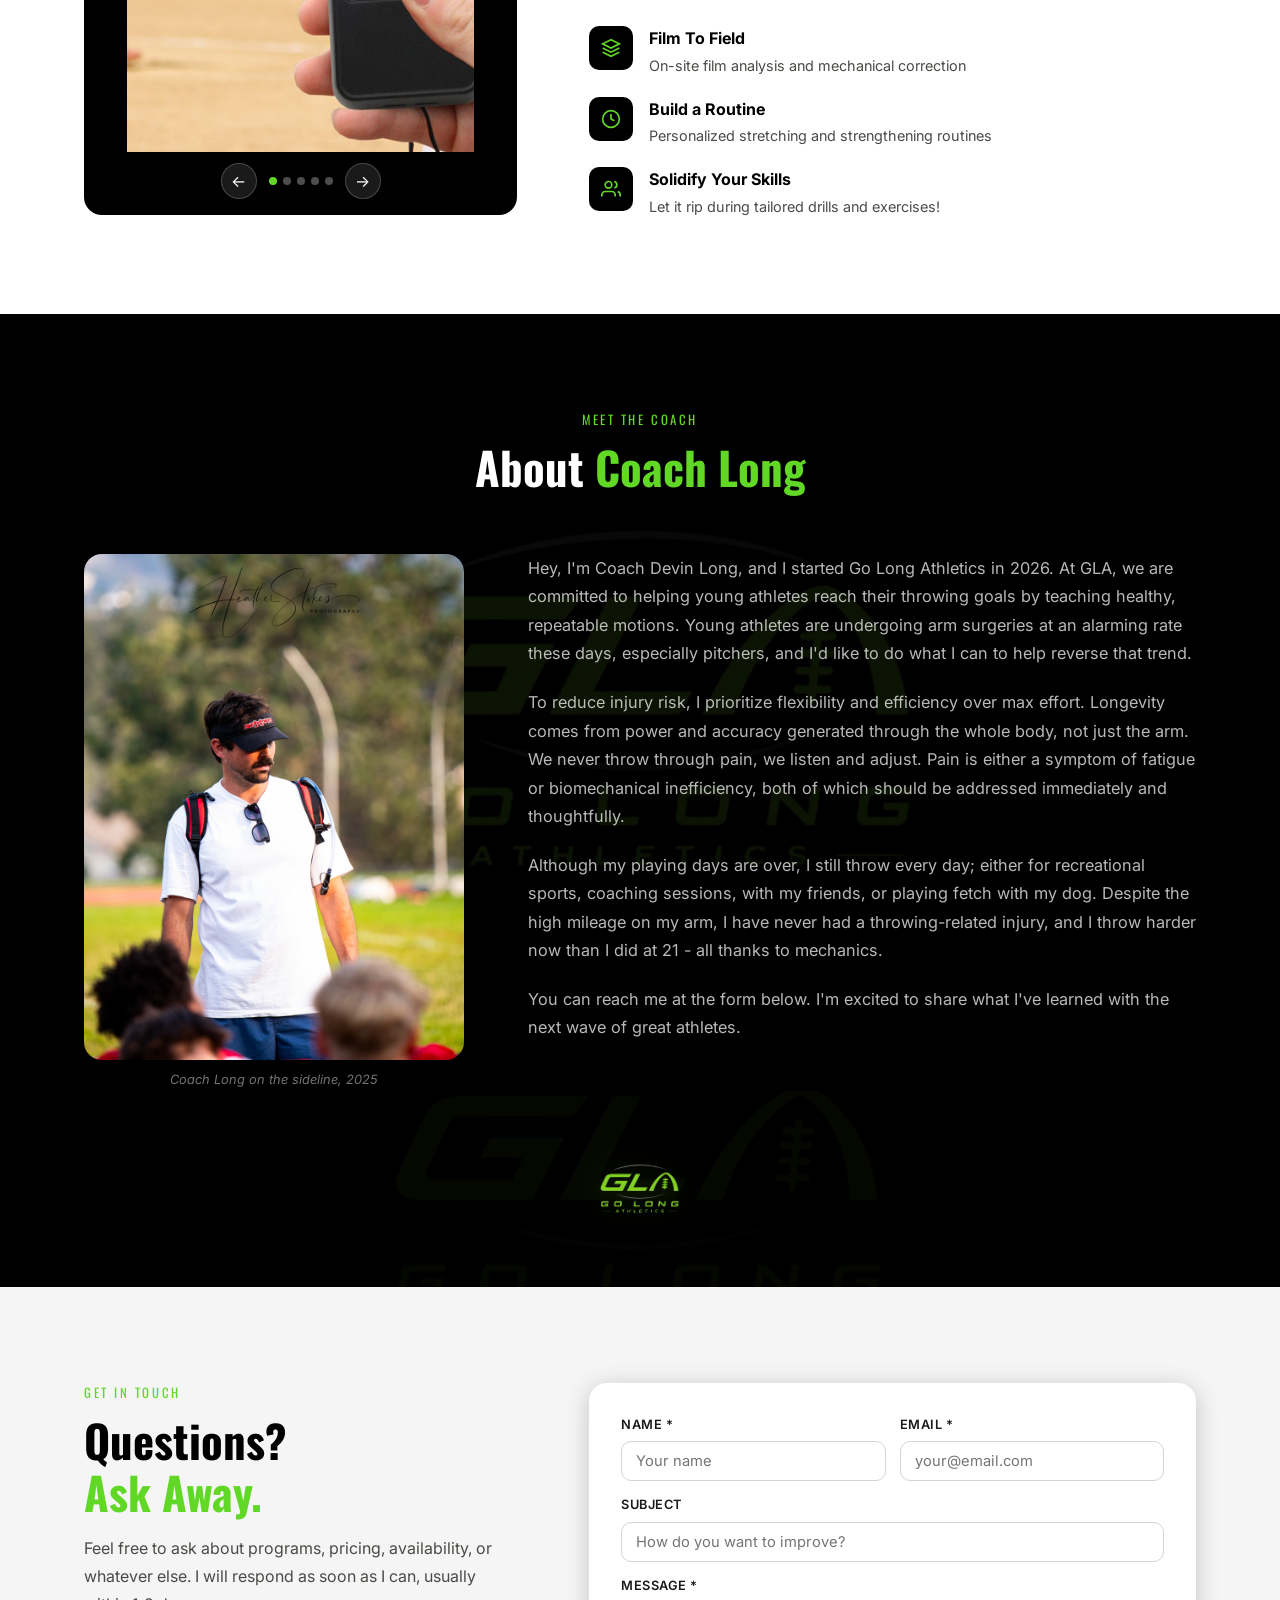
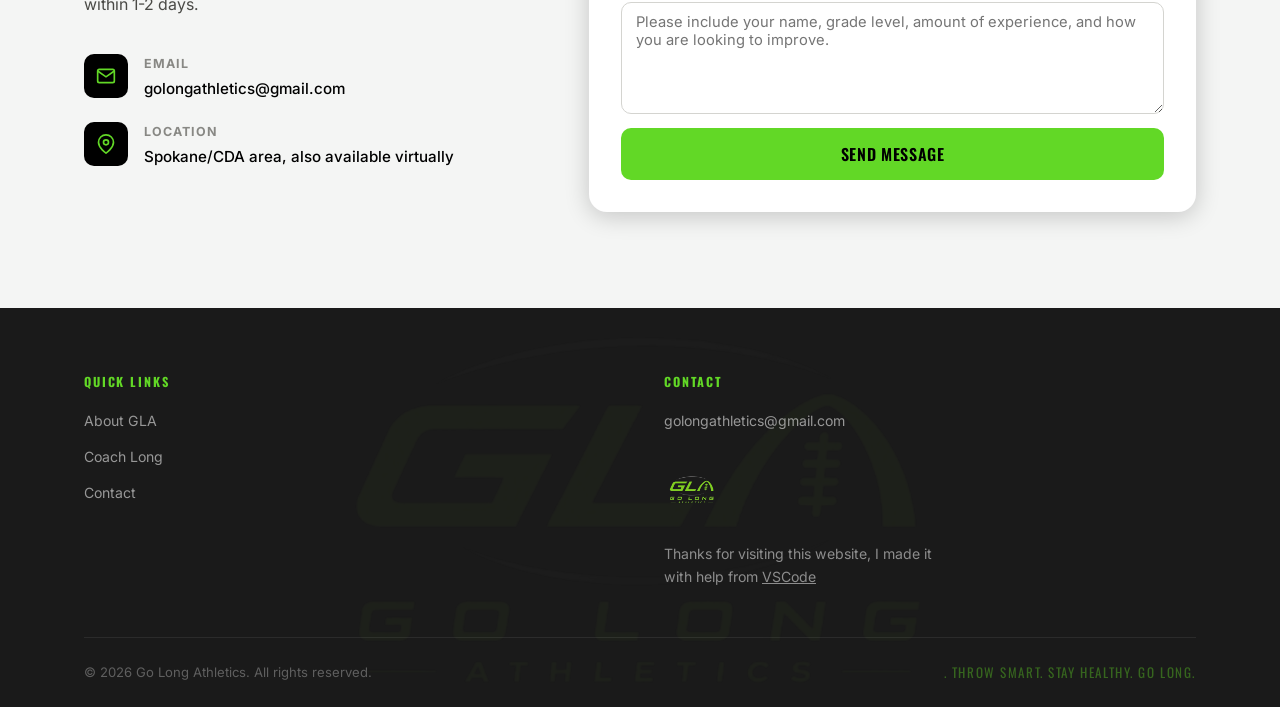
==== commit fa9d3cce: "Add files via upload" ====
--- a/index.html
+++ b/index.html
@@ -38,10 +38,10 @@
         <h1 class="hero-title">Increase <span class="gold">ABILITY</span><br />without sacrificing <span class="gold">AVAILABILITY.</span></h1>
         <p class="hero-subtitle">We safely increase the velocity and accuracy of athletes through the following concepts:</p>
         <ul class="hero-bullets">
-          <li><span>🔄 Hip-shoulder dissociation: <span class="gold"><em>the secret to "How does Mahomes do that?"</em></span></span></li>
-          <li><span>🤸‍♂️ Increased range of motion: <span class="gold"><em>flexibility accommodates both strength and health</em></span></span></li>
-          <li><span>👣 Efficient footwork patterns: <span class="gold"><em>throw with your legs, guide with your arm</em></span></span></li>
-          <li><span>📹 Use of modern technologies: <span class="gold"><em>film analysis, radar, portable red-light therapy</em></span></span></li>
+          <li><span>Hip-shoulder dissociation: <span class="gold"><em>the secret to "How does Mahomes do that?"</em></span></span></li>
+          <li><span>Increased range of motion: <span class="gold"><em>flexibility accommodates both strength and health</em></span></span></li>
+          <li><span>Efficient footwork patterns: <span class="gold"><em>throw with your legs, guide with your arm</em></span></span></li>
+          <li><span>Use of modern technologies: <span class="gold"><em>film analysis, radar, portable red-light therapy</em></span></span></li>
         </ul>
         <div class="hero-actions">
           <!-- QB and Pitcher pages coming soon
@@ -196,7 +196,7 @@
         <div class="coach-bio">
           <p class="about-body">Hey, I'm Coach Devin Long, and I started Go Long Athletics in 2026. At GLA, we are committed to helping young athletes reach their throwing goals by teaching healthy, repeatable motions. Young athletes are undergoing arm surgeries at an alarming rate these days, especially pitchers, and I'd like to do what I can to help reverse that trend.</p>
           <p class="about-body">To reduce injury risk, I prioritize flexibility and efficiency over max effort. Longevity comes from power and accuracy generated through the whole body, not just the arm. We never throw through pain, we listen and adjust. Pain is either a symptom of fatigue or biomechanical inefficiency, both of which should be addressed immediately and thoughtfully.</p>
-          <p class="about-body">Although my playing days are over, I still throw every day; either for recreational sports, coaching sessions, with my friends, or playing fetch with my dog. Despite the high mileage on my arm, I have never had a throwing-related injury, and I throw harder now than I did at 21. 
+          <p class="about-body">Although my playing days are over, I still throw every day; either for recreational sports, coaching sessions, with my friends, or playing fetch with my dog. Despite the high mileage on my arm, I have never had a throwing-related injury, and I throw harder now than I did at 21 - all thanks to mechanics. 
           <p class="about-body">You can reach me at the form below. I'm excited to share what I've learned with the next wave of great athletes. </p>
  
         </div>
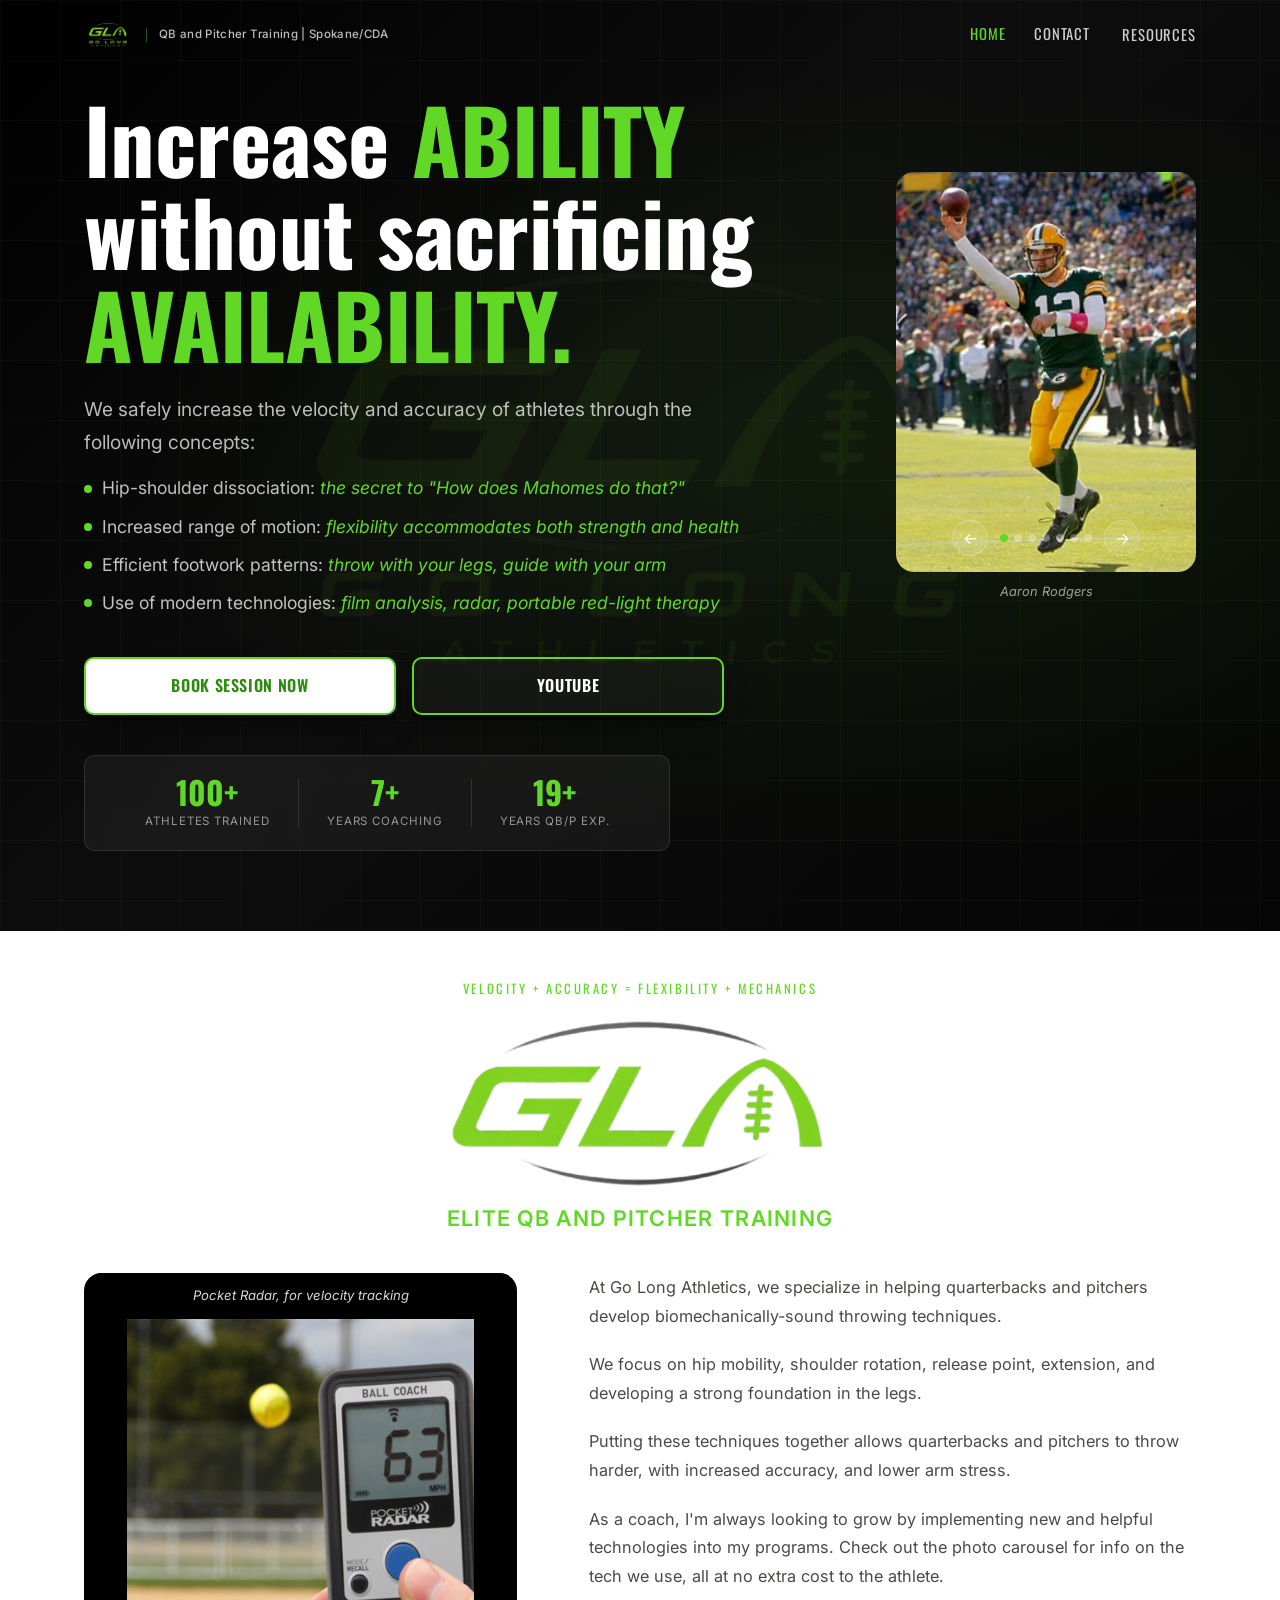
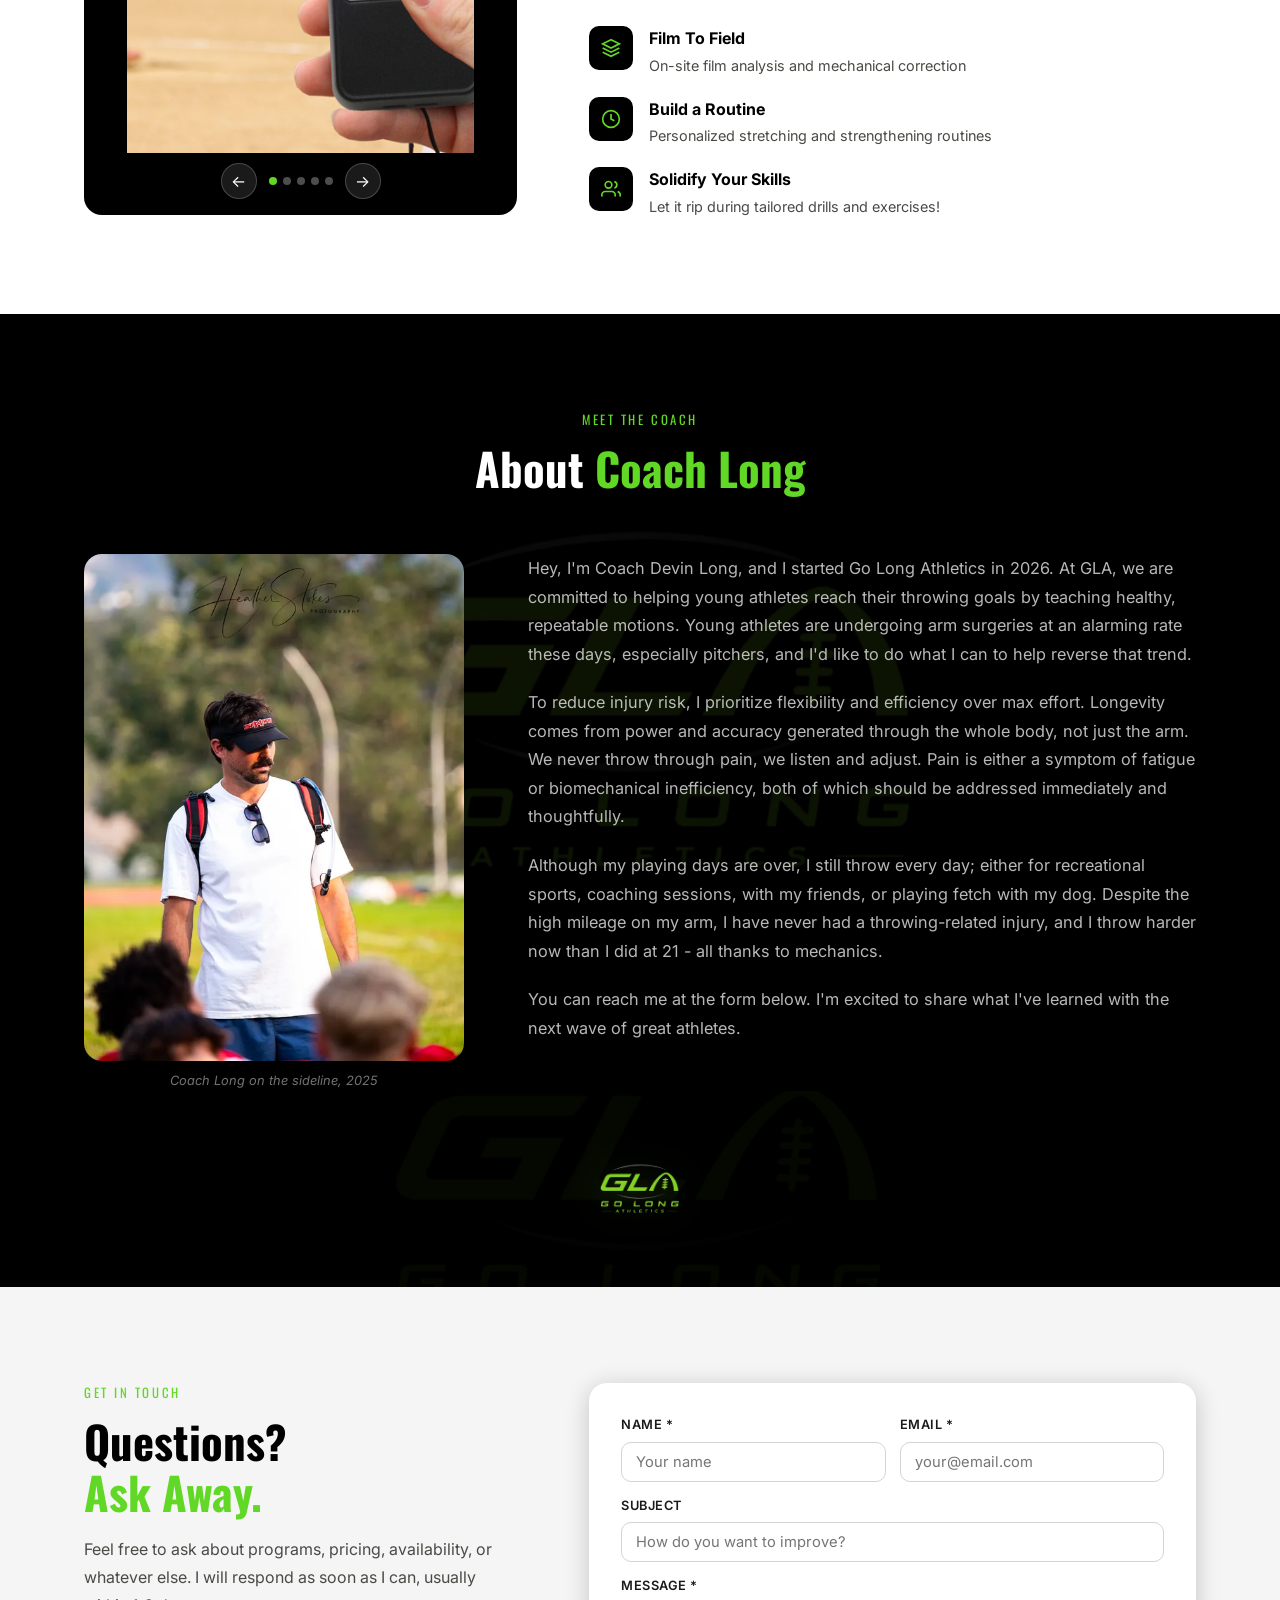
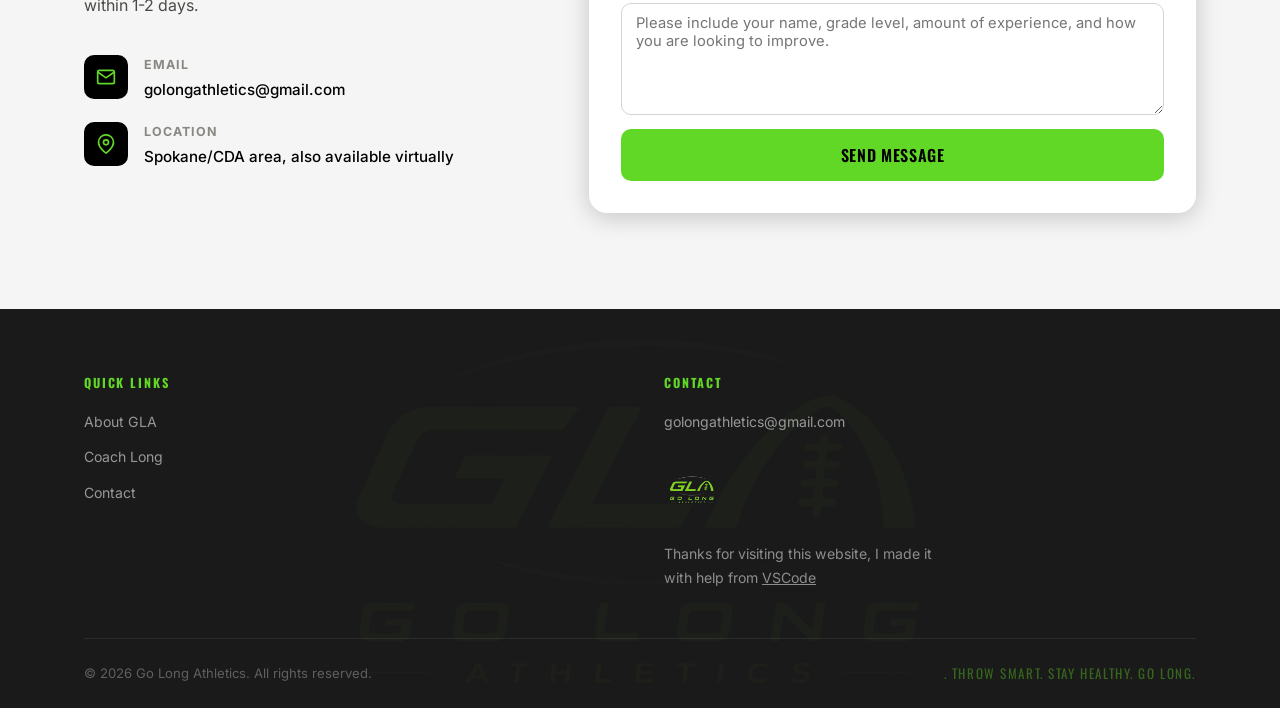
==== commit 41643c4c: "Add files via upload" ====
--- a/index.html
+++ b/index.html
@@ -3,8 +3,16 @@
 <head>
   <meta charset="UTF-8" />
   <meta name="viewport" content="width=device-width, initial-scale=1.0" />
-  <title>Go Long Athletics | QB & Pitcher Training</title>
-  <meta name="description" content="Go Long Athletics provides elite quarterback and pitcher coaching. Train with the best. Book your session today." />
+  <title>Go Long Athletics | QB &amp; Pitcher Training in Spokane &amp; Coeur d'Alene</title>
+  <meta name="description" content="Quarterback and pitcher coaching in the Spokane and Coeur d'Alene area, plus virtual sessions. Build velocity and accuracy with sound mechanics. Book a session today." />
+  <link rel="canonical" href="https://golongathletics.com/" />
+  <meta property="og:site_name" content="Go Long Athletics" />
+  <meta property="og:type" content="website" />
+  <meta property="og:title" content="Go Long Athletics | QB &amp; Pitcher Training in Spokane &amp; Coeur d'Alene" />
+  <meta property="og:description" content="Quarterback and pitcher coaching in the Spokane and Coeur d'Alene area, plus virtual sessions. Build velocity and accuracy with sound mechanics. Book a session today." />
+  <meta property="og:url" content="https://golongathletics.com/" />
+  <meta property="og:image" content="https://golongathletics.com/photos/diagrams/GLAlogonobackground.png" />
+  <script type="application/ld+json">{"@context":"https://schema.org","@graph":[{"@type":"WebSite","name":"Go Long Athletics","url":"https://golongathletics.com/"},{"@type":"Organization","name":"Go Long Athletics","url":"https://golongathletics.com/","logo":"https://golongathletics.com/photos/diagrams/GLAlogonobackground.png","email":"golongathletics@gmail.com","sameAs":["https://www.youtube.com/@GoLongAthletics"]}]}</script>
   <link rel="preconnect" href="https://fonts.googleapis.com" />
   <link rel="preconnect" href="https://fonts.gstatic.com" crossorigin />
   <link href="https://fonts.googleapis.com/css2?family=Oswald:wght@400;500;600;700&family=Inter:wght@300;400;500;600&display=swap" rel="stylesheet" />
@@ -17,7 +25,7 @@
     <nav class="nav-container">
       <div class="nav-brand">
         <a href="index.html" class="nav-logo">
-          <img src="photos/diagrams/GLAlogonobackground.png" alt="Go Long Athletics" class="nav-logo-img" />
+          <img src="photos/diagrams/GLAlogonobackground.webp" alt="Go Long Athletics" class="nav-logo-img" />
         </a>
         <p class="nav-tagline">QB and Pitcher Training | Spokane/CDA</p>
       </div>
@@ -69,19 +77,19 @@
             <img src="photos/athletes/mahomes.avif" alt="Patrick Mahomes throwing" class="hero-carousel-img" />
           </div>
           <div class="carousel-slide">
-            <img src="photos/athletes/brees.jpg" alt="Drew Brees throwing" class="hero-carousel-img" />
-          </div>
-          <div class="carousel-slide">
-            <img src="photos/athletes/chapman.png" alt="Aroldis Chapman pitching" class="hero-carousel-img" />
-          </div>
-          <div class="carousel-slide">
-            <img src="photos/athletes/IMG_3676.jpeg" alt="Coach Long pitching" class="hero-carousel-img" />
+            <img src="photos/athletes/brees.webp" alt="Drew Brees throwing" class="hero-carousel-img" />
+          </div>
+          <div class="carousel-slide">
+            <img src="photos/athletes/chapman.webp" alt="Aroldis Chapman pitching" class="hero-carousel-img" />
+          </div>
+          <div class="carousel-slide">
+            <img src="photos/athletes/IMG_3676.webp" alt="Coach Long pitching" class="hero-carousel-img" />
           </div>
           <div class="carousel-slide">
             <img src="photos/athletes/maddux.jpg" alt="Greg Maddux pitching" class="hero-carousel-img" />
           </div>
           <div class="carousel-slide">
-            <img src="photos/athletes/trogers.png" alt="Tyler Rogers pitching" class="hero-carousel-img" />
+            <img src="photos/athletes/trogers.webp" alt="Tyler Rogers pitching" class="hero-carousel-img" />
           </div>
         </div>
         <div class="carousel-controls">
@@ -108,7 +116,7 @@
     <div class="container">
       <div class="about-header">
           <p class="section-eyebrow">Velocity + Accuracy = Flexibility + Mechanics</p>
-          <h2 class="section-title"><img src="photos/diagrams/GLAlogo_only.png" alt="Go Long Athletics" class="about-title-logo" /><span class="gold about-title-sub">Elite QB and Pitcher Training</span></h2>
+          <h2 class="section-title"><img src="photos/diagrams/GLAlogo_only.webp" alt="Go Long Athletics" class="about-title-logo" loading="lazy" /><span class="gold about-title-sub">Elite QB and Pitcher Training</span></h2>
         </div>
         <div class="about-grid">
         <div class="about-carousel" id="about-carousel">
@@ -190,7 +198,7 @@
       </div>
       <div class="coach-grid">
         <div class="coach-photo-wrap">
-          <img src="photos/me:live/coach-sideline.jpg" alt="Coach Devin Long" class="coach-photo" />
+          <img src="photos/me:live/coach-sideline.webp" alt="Coach Devin Long" class="coach-photo" loading="lazy" />
           <p class="coach-photo-caption">Coach Long on the sideline, 2025</p>
         </div>
         <div class="coach-bio">
@@ -206,7 +214,7 @@
 
   <!-- ─── Logo Divider ─── -->
   <div class="logo-divider">
-    <img src="photos/diagrams/GLAlogonobackground.png" alt="Go Long Athletics" class="logo-divider-img" />
+    <img src="photos/diagrams/GLAlogonobackground.webp" alt="Go Long Athletics" class="logo-divider-img" loading="lazy" />
   </div>
 
   <!-- ═══════════════════════════ CONTACT ═══════════════════════════ -->
@@ -294,7 +302,7 @@
           </ul>
           <div class="footer-brand">
             <a href="#home" class="footer-logo">
-              <img src="photos/diagrams/GLAlogonobackground.png" alt="Go Long Athletics" class="footer-logo-img" />
+              <img src="photos/diagrams/GLAlogonobackground.webp" alt="Go Long Athletics" class="footer-logo-img" loading="lazy" />
             </a>
             <p>Thanks for visiting this website, I made it with help from <a href="https://code.visualstudio.com/" target="_blank" rel="noopener noreferrer">VSCode</a></p>
           </div>
--- a/styles.css
+++ b/styles.css
@@ -272,7 +272,7 @@
   content: '';
   position: absolute;
   inset: 0;
-  background-image: url('photos/diagrams/GLAlogonobackground.png');
+  background-image: url('photos/diagrams/GLAlogonobackground.webp');
   background-repeat: no-repeat;
   background-position: center 56%;
   background-size: min(820px, 72vw);
@@ -622,7 +622,7 @@
   content: '';
   position: absolute;
   inset: 0;
-  background-image: url('photos/diagrams/GLAlogonobackground.png');
+  background-image: url('photos/diagrams/GLAlogonobackground.webp');
   background-repeat: no-repeat;
   background-size: min(700px, 65vw);
   background-position: center;
@@ -689,7 +689,7 @@
   content: '';
   position: absolute;
   inset: 0;
-  background-image: url('photos/diagrams/GLAlogonobackground.png');
+  background-image: url('photos/diagrams/GLAlogonobackground.webp');
   background-repeat: no-repeat;
   background-size: min(620px, 58vw);
   background-position: center;
@@ -837,7 +837,7 @@
   content: '';
   position: absolute;
   inset: 0;
-  background-image: url('photos/diagrams/GLAlogonobackground.png');
+  background-image: url('photos/diagrams/GLAlogonobackground.webp');
   background-repeat: no-repeat;
   background-size: min(720px, 60vw);
   background-position: center 48%;
@@ -853,7 +853,7 @@
   content: '';
   position: absolute;
   inset: 0;
-  background-image: url('photos/diagrams/GLAlogonobackground.png');
+  background-image: url('photos/diagrams/GLAlogonobackground.webp');
   background-repeat: no-repeat;
   background-size: min(760px, 64vw);
   background-position: center;
@@ -1054,7 +1054,7 @@
   content: '';
   position: absolute;
   inset: 0;
-  background-image: url('photos/diagrams/GLAlogonobackground.png');
+  background-image: url('photos/diagrams/GLAlogonobackground.webp');
   background-repeat: no-repeat;
   background-size: min(660px, 60vw);
   background-position: center;
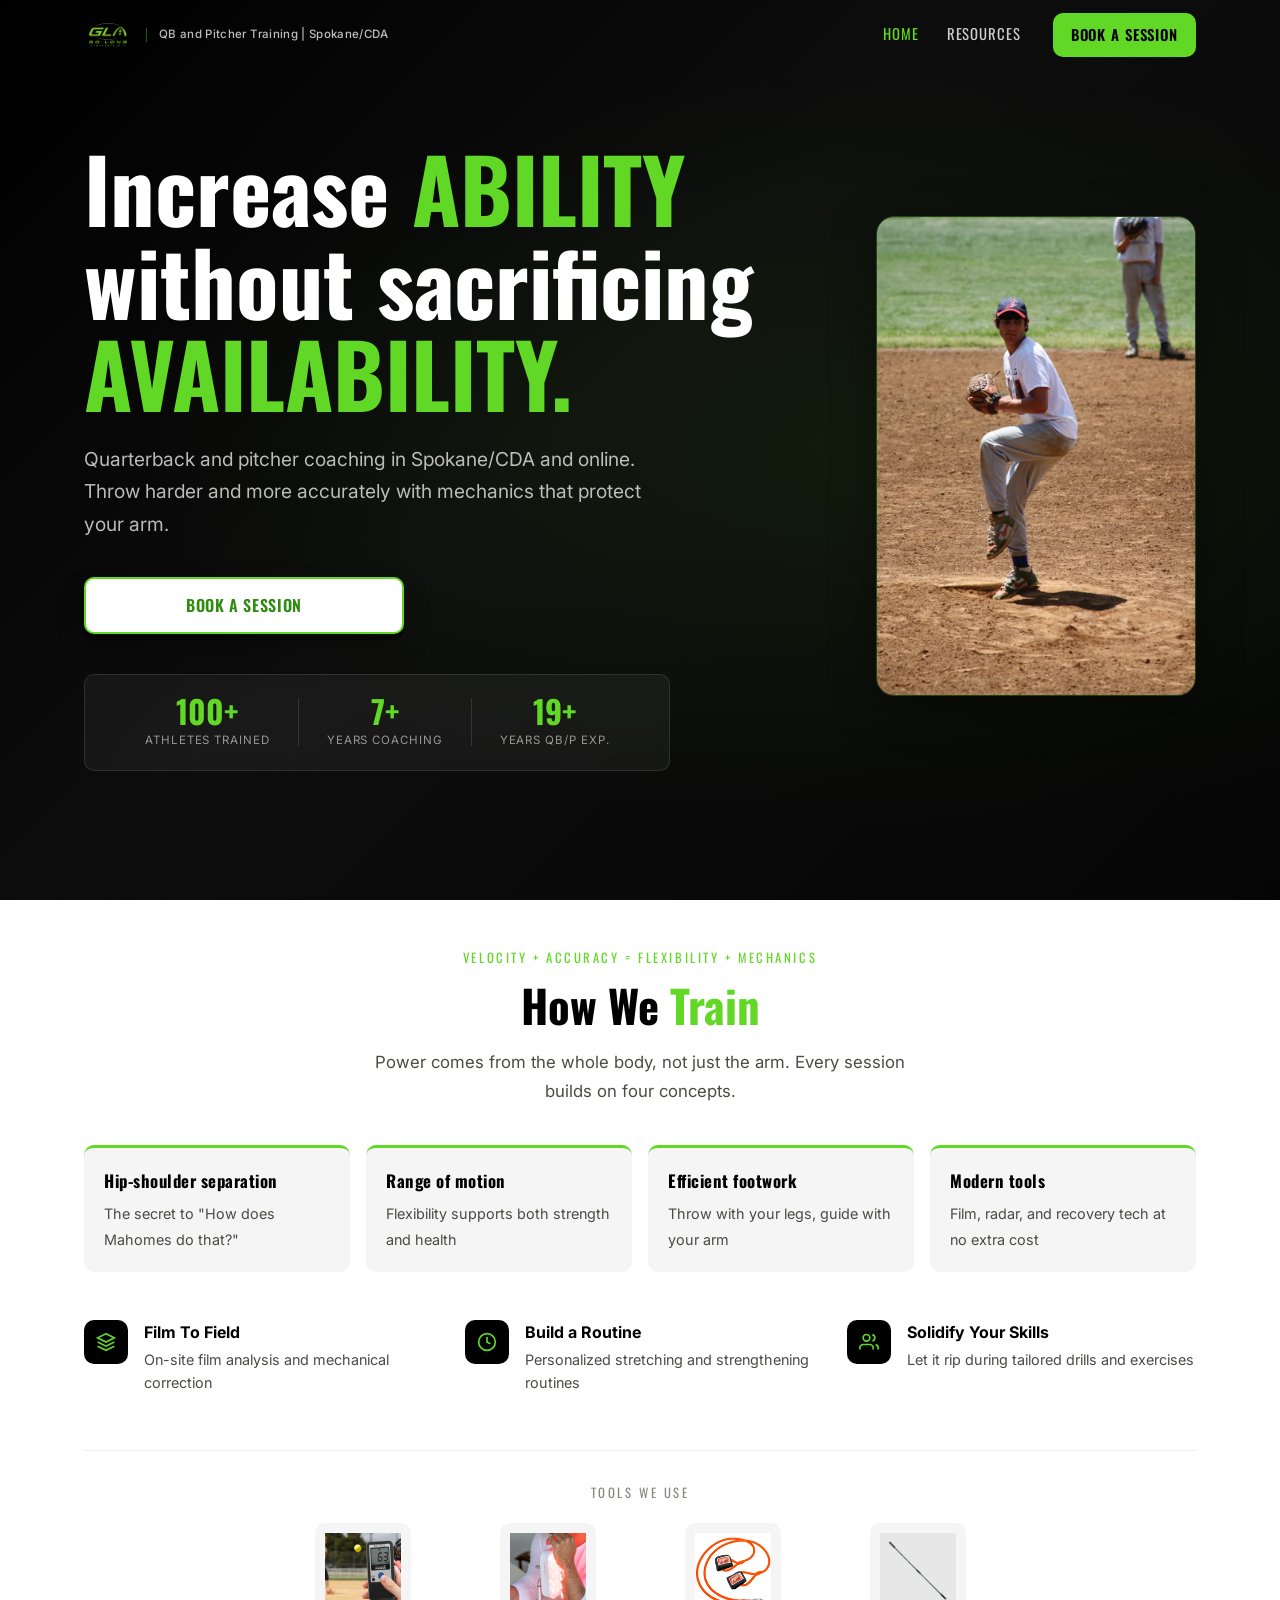
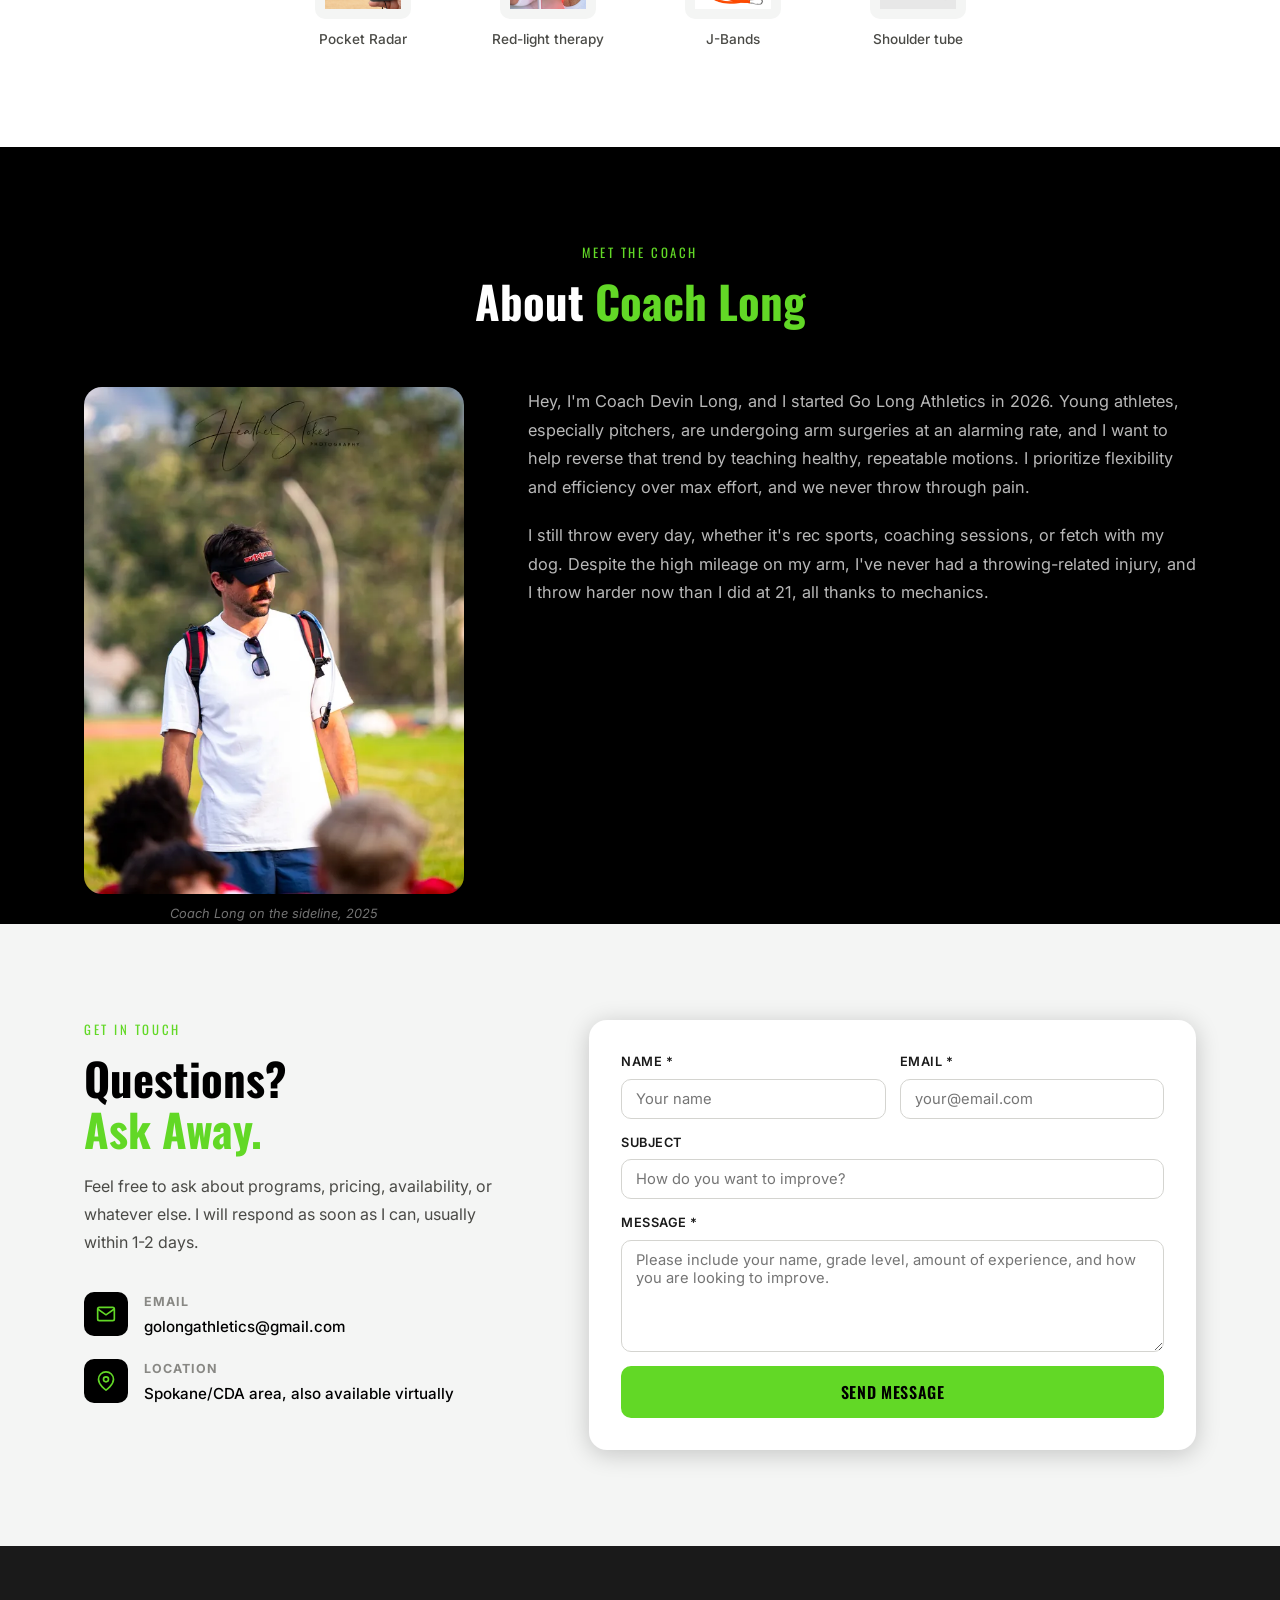
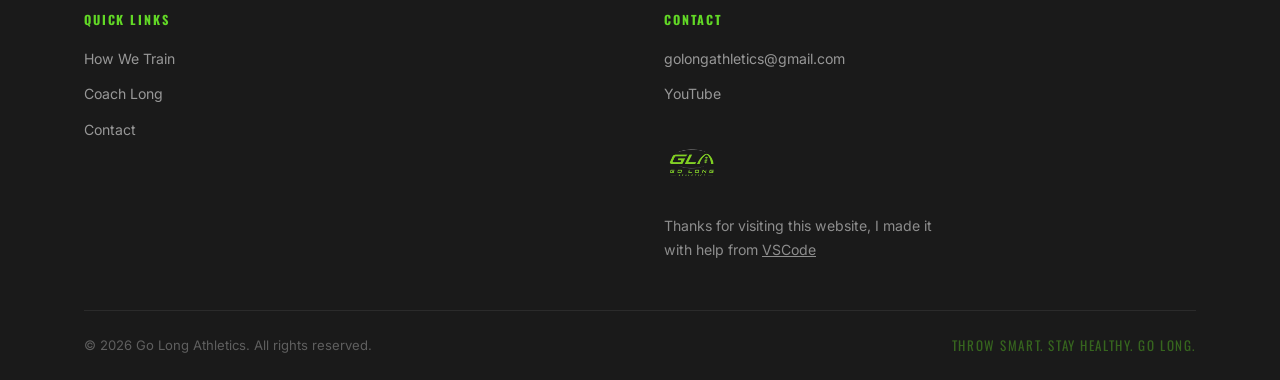
==== commit 3e2647b6: "Add files via upload" ====
--- a/index.html
+++ b/index.html
@@ -31,9 +31,9 @@
       </div>
       <ul class="nav-links">
         <li><a href="#home" class="active">Home</a></li>
-        <li><a href="#contact">Contact</a></li>
+        <li><a href="resources.html">Resources</a></li>
       </ul>
-      <a href="resources.html" class="nav-cta">Resources</a>
+      <a href="#contact" class="nav-cta nav-cta-btn">Book a Session</a>
     </nav>
   </header>
 
@@ -44,20 +44,13 @@
     <div class="hero-content">
       <div class="hero-text">
         <h1 class="hero-title">Increase <span class="gold">ABILITY</span><br />without sacrificing <span class="gold">AVAILABILITY.</span></h1>
-        <p class="hero-subtitle">We safely increase the velocity and accuracy of athletes through the following concepts:</p>
-        <ul class="hero-bullets">
-          <li><span>Hip-shoulder dissociation: <span class="gold"><em>the secret to "How does Mahomes do that?"</em></span></span></li>
-          <li><span>Increased range of motion: <span class="gold"><em>flexibility accommodates both strength and health</em></span></span></li>
-          <li><span>Efficient footwork patterns: <span class="gold"><em>throw with your legs, guide with your arm</em></span></span></li>
-          <li><span>Use of modern technologies: <span class="gold"><em>film analysis, radar, portable red-light therapy</em></span></span></li>
-        </ul>
+        <p class="hero-subtitle">Quarterback and pitcher coaching in Spokane/CDA and online. Throw harder and more accurately with mechanics that protect your arm.</p>
         <div class="hero-actions">
           <!-- QB and Pitcher pages coming soon
           <a href="qb.html" class="btn btn-outline">QB</a>
           <a href="pitcher.html" class="btn btn-outline">Pitcher</a>
           -->
-          <a href="#contact" class="btn btn-primary hero-contact-btn">BOOK SESSION NOW</a>
-          <a href="https://www.youtube.com/@GoLongAthletics" target="_blank" rel="noopener noreferrer" class="btn btn-outline hero-contact-btn">YouTube</a>
+          <a href="#contact" class="btn btn-primary hero-contact-btn">Book a Session</a>
         </div>
         <div class="hero-badges">
           <div class="badge"><span class="badge-num">100+</span><span class="badge-label">Athletes Trained</span></div>
@@ -67,124 +60,63 @@
           <div class="badge"><span class="badge-num">19+</span><span class="badge-label">Years QB/P Exp.</span></div>
         </div>
       </div>
-      <div class="hero-carousel-col">
-      <div class="hero-carousel-wrap">
-        <div class="carousel-track" id="hero-carousel-track">
-          <div class="carousel-slide active">
-            <img src="photos/athletes/rodgers.webp" alt="Aaron Rodgers throwing" class="hero-carousel-img" />
-          </div>
-          <div class="carousel-slide">
-            <img src="photos/athletes/mahomes.avif" alt="Patrick Mahomes throwing" class="hero-carousel-img" />
-          </div>
-          <div class="carousel-slide">
-            <img src="photos/athletes/brees.webp" alt="Drew Brees throwing" class="hero-carousel-img" />
-          </div>
-          <div class="carousel-slide">
-            <img src="photos/athletes/chapman.webp" alt="Aroldis Chapman pitching" class="hero-carousel-img" />
-          </div>
-          <div class="carousel-slide">
-            <img src="photos/athletes/IMG_3676.webp" alt="Coach Long pitching" class="hero-carousel-img" />
-          </div>
-          <div class="carousel-slide">
-            <img src="photos/athletes/maddux.jpg" alt="Greg Maddux pitching" class="hero-carousel-img" />
-          </div>
-          <div class="carousel-slide">
-            <img src="photos/athletes/trogers.webp" alt="Tyler Rogers pitching" class="hero-carousel-img" />
-          </div>
-        </div>
-        <div class="carousel-controls">
-          <button class="carousel-btn" id="hero-carousel-prev" aria-label="Previous slide">&#8592;</button>
-          <div class="carousel-dots" id="hero-carousel-dots">
-            <span class="carousel-dot active" data-index="0"></span>
-            <span class="carousel-dot" data-index="1"></span>
-            <span class="carousel-dot" data-index="2"></span>
-            <span class="carousel-dot" data-index="3"></span>
-            <span class="carousel-dot" data-index="4"></span>
-            <span class="carousel-dot" data-index="5"></span>
-            <span class="carousel-dot" data-index="6"></span>
-          </div>
-          <button class="carousel-btn" id="hero-carousel-next" aria-label="Next slide">&#8594;</button>
-        </div>
-      </div>
-      <p class="hero-carousel-caption" id="hero-carousel-caption">Aaron Rodgers</p>
-      </div>
-    </div>
-  </section>
-
-  <!-- ═══════════════════════════ ABOUT ═══════════════════════════ -->
+      <figure class="hero-photo">
+        <img src="photos/athletes/IMG_3676.webp" alt="Coach Long pitching" class="hero-photo-img" />
+      </figure>
+    </div>
+  </section>
+
+  <!-- ═══════════════════════════ HOW WE TRAIN ═══════════════════════════ -->
   <section id="about" class="section about-section">
     <div class="container">
-      <div class="about-header">
-          <p class="section-eyebrow">Velocity + Accuracy = Flexibility + Mechanics</p>
-          <h2 class="section-title"><img src="photos/diagrams/GLAlogo_only.webp" alt="Go Long Athletics" class="about-title-logo" loading="lazy" /><span class="gold about-title-sub">Elite QB and Pitcher Training</span></h2>
-        </div>
-        <div class="about-grid">
-        <div class="about-carousel" id="about-carousel">
-          <p class="about-carousel-caption" id="about-carousel-caption">Pocket Radar, for velocity tracking</p>
-          <div class="carousel-track" id="carousel-track">
-            <div class="carousel-slide active">
-              <img src="photos/tech/radar.jpg" alt="Pocket Radar" class="carousel-slide-img" />
-            </div>
-            <div class="carousel-slide">
-              <img src="photos/tech/lumebox.webp" alt="Lumebox red light therapy" class="carousel-slide-img" />
-            </div>
-            <div class="carousel-slide">
-              <img src="photos/tech/jbands.avif" alt="J-Bands" class="carousel-slide-img" />
-            </div>
-            <div class="carousel-slide">
-              <img src="photos/tech/shouldertube.png" alt="Shoulder tube" class="carousel-slide-img" />
-            </div>
-            <div class="carousel-slide">
-              <img src="photos/tech/psoas.jpeg" alt="Psoas stretch" class="carousel-slide-img" />
-            </div>
-          </div>
-          <div class="carousel-controls">
-            <button class="carousel-btn" id="carousel-prev" aria-label="Previous slide">&#8592;</button>
-            <div class="carousel-dots" id="carousel-dots">
-              <span class="carousel-dot active" data-index="0"></span>
-              <span class="carousel-dot" data-index="1"></span>
-              <span class="carousel-dot" data-index="2"></span>
-              <span class="carousel-dot" data-index="3"></span>
-              <span class="carousel-dot" data-index="4"></span>
-            </div>
-            <button class="carousel-btn" id="carousel-next" aria-label="Next slide">&#8594;</button>
-          </div>
-        </div>
-        <div class="about-content">
-          <p class="about-body">At Go Long Athletics, we specialize in helping quarterbacks and pitchers develop biomechanically-sound throwing techniques.</p>
-          <p class="about-body">We focus on hip mobility, shoulder rotation, release point, extension, and developing a strong foundation in the legs.</p>
-          <p class="about-body">Putting these techniques together allows quarterbacks and pitchers to throw harder, with increased accuracy, and lower arm stress.</p>
-          <p class="about-body">As a coach, I'm always looking to grow by implementing new and helpful technologies into my programs. Check out the photo carousel for info on the tech we use, all at no extra cost to the athlete.</p>
-          <div class="about-pillars">
-            <div class="pillar">
-              <div class="pillar-icon">
-                <svg viewBox="0 0 24 24" fill="none" stroke="currentColor" stroke-width="2"><path d="M12 2L2 7l10 5 10-5-10-5zM2 17l10 5 10-5M2 12l10 5 10-5"/></svg>
-              </div>
-              <div>
-                <strong>Film To Field</strong>
-                <p>On-site film analysis and mechanical correction</p>
-              </div>
-            </div>
-            <div class="pillar">
-              <div class="pillar-icon">
-                <svg viewBox="0 0 24 24" fill="none" stroke="currentColor" stroke-width="2"><circle cx="12" cy="12" r="10"/><polyline points="12,6 12,12 16,14"/></svg>
-              </div>
-              <div>
-                <strong>Build a Routine</strong>
-                <p>Personalized stretching and strengthening routines</p>
-              </div>
-            </div>
-            <div class="pillar">
-              <div class="pillar-icon">
-                <svg viewBox="0 0 24 24" fill="none" stroke="currentColor" stroke-width="2"><path d="M17 21v-2a4 4 0 0 0-4-4H5a4 4 0 0 0-4 4v2"/><circle cx="9" cy="7" r="4"/><path d="M23 21v-2a4 4 0 0 0-3-3.87M16 3.13a4 4 0 0 1 0 7.75"/></svg>
-              </div>
-              <div>
-                <strong>Solidify Your Skills</strong>
-                <p>Let it rip during tailored drills and exercises!</p>
-              </div>
-            </div>
-          </div>
-        </div>
+      <div class="section-header">
+        <p class="section-eyebrow">Velocity + Accuracy = Flexibility + Mechanics</p>
+        <h2 class="section-title">How We <span class="gold">Train</span></h2>
+        <p class="section-intro">Power comes from the whole body, not just the arm. Every session builds on four concepts.</p>
+      </div>
+      <ul class="concept-list">
+        <li><strong>Hip-shoulder separation</strong><span>The secret to "How does Mahomes do that?"</span></li>
+        <li><strong>Range of motion</strong><span>Flexibility supports both strength and health</span></li>
+        <li><strong>Efficient footwork</strong><span>Throw with your legs, guide with your arm</span></li>
+        <li><strong>Modern tools</strong><span>Film, radar, and recovery tech at no extra cost</span></li>
+      </ul>
+      <div class="about-pillars">
+        <div class="pillar">
+          <div class="pillar-icon">
+            <svg viewBox="0 0 24 24" fill="none" stroke="currentColor" stroke-width="2"><path d="M12 2L2 7l10 5 10-5-10-5zM2 17l10 5 10-5M2 12l10 5 10-5"/></svg>
+          </div>
+          <div>
+            <strong>Film To Field</strong>
+            <p>On-site film analysis and mechanical correction</p>
+          </div>
+        </div>
+        <div class="pillar">
+          <div class="pillar-icon">
+            <svg viewBox="0 0 24 24" fill="none" stroke="currentColor" stroke-width="2"><circle cx="12" cy="12" r="10"/><polyline points="12,6 12,12 16,14"/></svg>
+          </div>
+          <div>
+            <strong>Build a Routine</strong>
+            <p>Personalized stretching and strengthening routines</p>
+          </div>
+        </div>
+        <div class="pillar">
+          <div class="pillar-icon">
+            <svg viewBox="0 0 24 24" fill="none" stroke="currentColor" stroke-width="2"><path d="M17 21v-2a4 4 0 0 0-4-4H5a4 4 0 0 0-4 4v2"/><circle cx="9" cy="7" r="4"/><path d="M23 21v-2a4 4 0 0 0-3-3.87M16 3.13a4 4 0 0 1 0 7.75"/></svg>
+          </div>
+          <div>
+            <strong>Solidify Your Skills</strong>
+            <p>Let it rip during tailored drills and exercises</p>
+          </div>
+        </div>
+      </div>
+      <div class="tools-row">
+        <p class="tools-label">Tools we use</p>
+        <ul>
+          <li><img src="photos/tech/radar.jpg" alt="" loading="lazy" /><span>Pocket Radar</span></li>
+          <li><img src="photos/tech/lumebox.webp" alt="" loading="lazy" /><span>Red-light therapy</span></li>
+          <li><img src="photos/tech/jbands.avif" alt="" loading="lazy" /><span>J-Bands</span></li>
+          <li><img src="photos/tech/shouldertube.png" alt="" loading="lazy" /><span>Shoulder tube</span></li>
+        </ul>
       </div>
     </div>
   </section>
@@ -202,20 +134,12 @@
           <p class="coach-photo-caption">Coach Long on the sideline, 2025</p>
         </div>
         <div class="coach-bio">
-          <p class="about-body">Hey, I'm Coach Devin Long, and I started Go Long Athletics in 2026. At GLA, we are committed to helping young athletes reach their throwing goals by teaching healthy, repeatable motions. Young athletes are undergoing arm surgeries at an alarming rate these days, especially pitchers, and I'd like to do what I can to help reverse that trend.</p>
-          <p class="about-body">To reduce injury risk, I prioritize flexibility and efficiency over max effort. Longevity comes from power and accuracy generated through the whole body, not just the arm. We never throw through pain, we listen and adjust. Pain is either a symptom of fatigue or biomechanical inefficiency, both of which should be addressed immediately and thoughtfully.</p>
-          <p class="about-body">Although my playing days are over, I still throw every day; either for recreational sports, coaching sessions, with my friends, or playing fetch with my dog. Despite the high mileage on my arm, I have never had a throwing-related injury, and I throw harder now than I did at 21 - all thanks to mechanics. 
-          <p class="about-body">You can reach me at the form below. I'm excited to share what I've learned with the next wave of great athletes. </p>
- 
-        </div>
-      </div>
-    </div>
-  </section>
-
-  <!-- ─── Logo Divider ─── -->
-  <div class="logo-divider">
-    <img src="photos/diagrams/GLAlogonobackground.webp" alt="Go Long Athletics" class="logo-divider-img" loading="lazy" />
-  </div>
+          <p class="about-body">Hey, I'm Coach Devin Long, and I started Go Long Athletics in 2026. Young athletes, especially pitchers, are undergoing arm surgeries at an alarming rate, and I want to help reverse that trend by teaching healthy, repeatable motions. I prioritize flexibility and efficiency over max effort, and we never throw through pain.</p>
+          <p class="about-body">I still throw every day, whether it's rec sports, coaching sessions, or fetch with my dog. Despite the high mileage on my arm, I've never had a throwing-related injury, and I throw harder now than I did at 21, all thanks to mechanics.</p>
+        </div>
+      </div>
+    </div>
+  </section>
 
   <!-- ═══════════════════════════ CONTACT ═══════════════════════════ -->
   <section id="contact" class="section contact-section">
@@ -290,7 +214,7 @@
         <div class="footer-links-col">
           <h4>Quick Links</h4>
           <ul>
-            <li><a href="#about">About GLA</a></li>
+            <li><a href="#about">How We Train</a></li>
             <li><a href="#coach">Coach Long</a></li>
             <li><a href="#contact">Contact</a></li>
           </ul>
@@ -299,6 +223,7 @@
           <h4>Contact</h4>
           <ul>
             <li><a href="mailto:golongathletics@gmail.com">golongathletics@gmail.com</a></li>
+            <li><a href="https://www.youtube.com/@GoLongAthletics" target="_blank" rel="noopener noreferrer">YouTube</a></li>
           </ul>
           <div class="footer-brand">
             <a href="#home" class="footer-logo">
@@ -310,7 +235,7 @@
       </div>
       <div class="footer-bottom">
         <p>&copy; <span id="footer-year"></span> Go Long Athletics. All rights reserved.</p>
-        <p class="footer-tagline">. Throw Smart. Stay Healthy. Go Long.</p>
+        <p class="footer-tagline">Throw Smart. Stay Healthy. Go Long.</p>
       </div>
     </div>
   </footer>
--- a/styles.css
+++ b/styles.css
@@ -258,30 +258,6 @@
   inset: 0;
   background: linear-gradient(135deg, #000000 0%, #0D0D0D 45%, #050505 100%);
 }
-.hero-bg::before {
-  content: '';
-  position: absolute;
-  inset: 0;
-  background-image:
-    linear-gradient(rgba(98,216,38,0.04) 1px, transparent 1px),
-    linear-gradient(90deg, rgba(98,216,38,0.04) 1px, transparent 1px);
-  background-size: 60px 60px;
-  animation: gridMove 20s linear infinite;
-}
-.hero-bg::after {
-  content: '';
-  position: absolute;
-  inset: 0;
-  background-image: url('photos/diagrams/GLAlogonobackground.webp');
-  background-repeat: no-repeat;
-  background-position: center 56%;
-  background-size: min(820px, 72vw);
-  opacity: 0.06;
-}
-@keyframes gridMove {
-  0%   { transform: translateY(0); }
-  100% { transform: translateY(60px); }
-}
 .hero-overlay {
   position: absolute;
   inset: 0;
@@ -302,37 +278,6 @@
   flex: 1;
   min-width: 0;
 }
-.hero-carousel-col {
-  flex-shrink: 0;
-  display: flex;
-  flex-direction: column;
-  align-items: center;
-  align-self: flex-start;
-  margin-top: 80px;
-  gap: 10px;
-}
-.hero-carousel-wrap {
-  width: 300px;
-  position: relative;
-  border-radius: var(--radius-lg);
-  overflow: hidden;
-  background: #000;
-  aspect-ratio: 3/4;
-}
-.hero-carousel-caption {
-  color: rgba(255,255,255,0.6);
-  font-size: 0.8rem;
-  font-style: italic;
-  text-align: center;
-  margin: 0;
-}
-.hero-carousel-img {
-  width: 100%;
-  height: 100%;
-  object-fit: cover;
-  object-position: center top;
-  display: block;
-}
 .hero-title {
   font-family: var(--font-head);
   font-size: clamp(2.8rem, 7vw, 5.5rem);
@@ -345,36 +290,13 @@
 .hero-subtitle {
   font-size: clamp(1rem, 2vw, 1.2rem);
   color: rgba(255,255,255,0.72);
-  max-width: 640px;
-  margin-bottom: 16px;
+  max-width: 560px;
+  margin-bottom: 36px;
   line-height: 1.7;
 }
-.hero-bullets {
-  list-style: none;
-  margin-bottom: 40px;
-  display: flex;
-  flex-direction: column;
-  gap: 10px;
-}
-.hero-bullets li {
-  font-size: clamp(0.95rem, 1.6vw, 1.1rem);
-  color: rgba(255,255,255,0.75);
-  display: flex;
-  align-items: center;
-  gap: 10px;
-}
-.hero-bullets li::before {
-  content: '';
-  width: 8px;
-  height: 8px;
-  border-radius: 50%;
-  background: var(--gold);
-  flex-shrink: 0;
-}
 .hero-actions {
-  display: grid;
-  grid-template-columns: repeat(2, minmax(180px, 1fr));
-  width: min(100%, 640px);
+  display: flex;
+  width: min(100%, 320px);
   gap: 16px;
   margin-bottom: 40px;
 }
@@ -454,39 +376,6 @@
   background: var(--white);
   padding-top: 48px;
 }
-.about-header {
-  text-align: center;
-  margin-bottom: 40px;
-  width: 100%;
-}
-.about-header .section-title {
-  font-size: clamp(2.7rem, 6vw, 4.1rem);
-  line-height: 1.05;
-}
-.about-header .about-title-logo {
-  display: block;
-  width: min(380px, 68vw);
-  height: auto;
-  object-fit: contain;
-  object-position: center;
-  margin: 0 auto;
-}
-.about-header .about-title-sub {
-  display: block;
-  margin-top: 14px;
-  font-family: var(--font-body);
-  font-size: clamp(0.95rem, 1.9vw, 1.35rem);
-  font-weight: 600;
-  letter-spacing: 0.06em;
-  text-transform: uppercase;
-  line-height: 1.35;
-}
-.about-grid {
-  display: grid;
-  grid-template-columns: 1fr 1.4fr;
-  gap: 72px;
-  align-items: start;
-}
 .about-body {
   color: var(--gray-600);
   margin-bottom: 20px;
@@ -494,10 +383,10 @@
   line-height: 1.75;
 }
 .about-pillars {
-  margin-top: 36px;
-  display: flex;
-  flex-direction: column;
-  gap: 20px;
+  margin-top: 48px;
+  display: grid;
+  grid-template-columns: repeat(3, 1fr);
+  gap: 32px;
 }
 .pillar {
   display: flex;
@@ -618,17 +507,6 @@
   position: relative;
   overflow: hidden;
 }
-.coach-section::before {
-  content: '';
-  position: absolute;
-  inset: 0;
-  background-image: url('photos/diagrams/GLAlogonobackground.webp');
-  background-repeat: no-repeat;
-  background-size: min(700px, 65vw);
-  background-position: center;
-  opacity: 0.09;
-  pointer-events: none;
-}
 .coach-section .container { position: relative; z-index: 1; }
 .coach-section .section-eyebrow { color: var(--gold); }
 .coach-section .section-title { color: var(--white); }
@@ -676,34 +554,6 @@
 /* ━━━━━━━━━━━━━━━━━━━━━━━━━━━━━━━━━━━━━━━━━━━━━━━━━━━━━━━━━━
    LOGO DIVIDER
    ━━━━━━━━━━━━━━━━━━━━━━━━━━━━━━━━━━━━━━━━━━━━━━━━━━━━━━━━━━ */
-.logo-divider {
-  background: var(--navy);
-  display: flex;
-  justify-content: center;
-  align-items: center;
-  padding: 48px 24px;
-  position: relative;
-  overflow: hidden;
-}
-.logo-divider::before {
-  content: '';
-  position: absolute;
-  inset: 0;
-  background-image: url('photos/diagrams/GLAlogonobackground.webp');
-  background-repeat: no-repeat;
-  background-size: min(620px, 58vw);
-  background-position: center;
-  opacity: 0.035;
-  pointer-events: none;
-}
-.logo-divider-img {
-  position: relative;
-  z-index: 1;
-  height: 100px;
-  width: auto;
-  mix-blend-mode: screen;
-  filter: drop-shadow(0 2px 16px rgba(98,216,38,0.20));
-}
 
 /* ━━━━━━━━━━━━━━━━━━━━━━━━━━━━━━━━━━━━━━━━━━━━━━━━━━━━━━━━━━
    CONTACT
@@ -833,17 +683,6 @@
   position: relative;
   overflow: hidden;
 }
-.site-footer::before {
-  content: '';
-  position: absolute;
-  inset: 0;
-  background-image: url('photos/diagrams/GLAlogonobackground.webp');
-  background-repeat: no-repeat;
-  background-size: min(720px, 60vw);
-  background-position: center 48%;
-  opacity: 0.03;
-  pointer-events: none;
-}
 .site-footer .container { position: relative; z-index: 1; }
 
 .page-hero {
@@ -1487,11 +1326,115 @@
 .resource-card-link::after { content: '→'; }
 
 /* ━━━━━━━━━━━━━━━━━━━━━━━━━━━━━━━━━━━━━━━━━━━━━━━━━━━━━━━━━━
+   LANDING SIMPLIFICATION (hero photo, how we train, nav CTA)
+   ━━━━━━━━━━━━━━━━━━━━━━━━━━━━━━━━━━━━━━━━━━━━━━━━━━━━━━━━━━ */
+.nav-cta.nav-cta-btn {
+  padding: 10px 18px;
+  background: var(--gold);
+  color: var(--navy);
+  font-weight: 600;
+  border-radius: var(--radius);
+}
+.nav-cta.nav-cta-btn:hover,
+.nav-cta.nav-cta-btn.active { background: var(--gold-dark); color: var(--navy); }
+
+.hero-photo {
+  flex-shrink: 0;
+  width: 320px;
+  margin: 0;
+  border-radius: var(--radius-lg);
+  overflow: hidden;
+  aspect-ratio: 2/3;
+  box-shadow: var(--shadow-lg);
+  border: 1px solid rgba(98,216,38,0.25);
+}
+.hero-photo-img {
+  width: 100%;
+  height: 100%;
+  object-fit: cover;
+  object-position: center top;
+}
+
+.section-intro {
+  max-width: 560px;
+  margin: 0 auto;
+  color: var(--gray-600);
+  font-size: 1.05rem;
+  line-height: 1.7;
+}
+.about-section .section-header { margin-bottom: 40px; }
+.concept-list {
+  display: grid;
+  grid-template-columns: repeat(4, 1fr);
+  gap: 16px;
+}
+.concept-list li {
+  padding: 20px;
+  border-radius: var(--radius);
+  background: var(--off-white);
+  border-top: 3px solid var(--gold);
+}
+.concept-list strong {
+  display: block;
+  font-family: var(--font-head);
+  font-size: 1.05rem;
+  letter-spacing: 0.03em;
+  color: var(--navy);
+  margin-bottom: 6px;
+}
+.concept-list span {
+  font-size: 0.9rem;
+  color: var(--gray-600);
+  line-height: 1.55;
+}
+
+.tools-row {
+  margin-top: 56px;
+  padding-top: 32px;
+  border-top: 1px solid var(--gray-100);
+  text-align: center;
+}
+.tools-label {
+  font-family: var(--font-head);
+  font-size: 0.8rem;
+  letter-spacing: 0.2em;
+  text-transform: uppercase;
+  color: var(--gray-400);
+  margin-bottom: 20px;
+}
+.tools-row ul {
+  display: grid;
+  grid-template-columns: repeat(4, 1fr);
+  gap: 20px;
+  max-width: 720px;
+  margin: 0 auto;
+}
+.tools-row li {
+  display: flex;
+  flex-direction: column;
+  align-items: center;
+  gap: 10px;
+}
+.tools-row img {
+  width: 96px;
+  height: 96px;
+  object-fit: contain;
+  padding: 10px;
+  border-radius: var(--radius);
+  background: var(--off-white);
+}
+.tools-row span {
+  font-size: 0.85rem;
+  font-weight: 500;
+  color: var(--gray-600);
+}
+
+/* ━━━━━━━━━━━━━━━━━━━━━━━━━━━━━━━━━━━━━━━━━━━━━━━━━━━━━━━━━━
    RESPONSIVE
    ━━━━━━━━━━━━━━━━━━━━━━━━━━━━━━━━━━━━━━━━━━━━━━━━━━━━━━━━━━ */
 @media (max-width: 1024px) {
-  .about-grid { grid-template-columns: 1fr; gap: 40px; }
-  .about-carousel { max-width: 400px; }
+  .about-pillars { grid-template-columns: 1fr; gap: 20px; }
+  .concept-list { grid-template-columns: repeat(2, 1fr); }
   .coach-grid { grid-template-columns: 1fr; gap: 40px; }
   .coach-photo-placeholder { max-width: 280px; }
 }
@@ -1500,8 +1443,7 @@
   .contact-grid { grid-template-columns: 1fr; gap: 40px; }
   .form-row { grid-template-columns: 1fr; }
   .hero-content { flex-direction: column; gap: 32px; padding-top: 88px; }
-  .hero-carousel-col { width: 100%; max-width: 320px; }
-  .hero-carousel-wrap { width: 100%; }
+  .hero-photo { width: 100%; max-width: 280px; margin-top: 0; }
   .hero-text { width: 100%; }
   .nav-container {
     min-height: 70px;
@@ -1536,9 +1478,14 @@
   .hero-actions .btn { width: 100%; }
   .nav-container { gap: 12px; }
   .nav-logo-img { height: 42px; }
-  .hero-bg::after { background-size: min(480px, 82vw); }
-  .nav-links { gap: 12px; }
-  .nav-links a { font-size: 0.78rem; }
+  .concept-list { grid-template-columns: 1fr; }
+  .tools-row ul { grid-template-columns: repeat(2, 1fr); }
+  .nav-cta-btn { padding: 8px 12px; font-size: 0.78rem; }
+  .nav-links { gap: 12px; flex-wrap: nowrap; }
+  .nav-links a { font-size: 0.78rem; white-space: nowrap; }
+  .hero-photo { max-width: 240px; }
+  .nav-links li:has(a[href="#home"]),
+  .nav-links li:has(a[href="index.html"]) { display: none; }
   .resource-section { padding-top: 24px; }
   .resource-hero {
     min-height: 28vh;
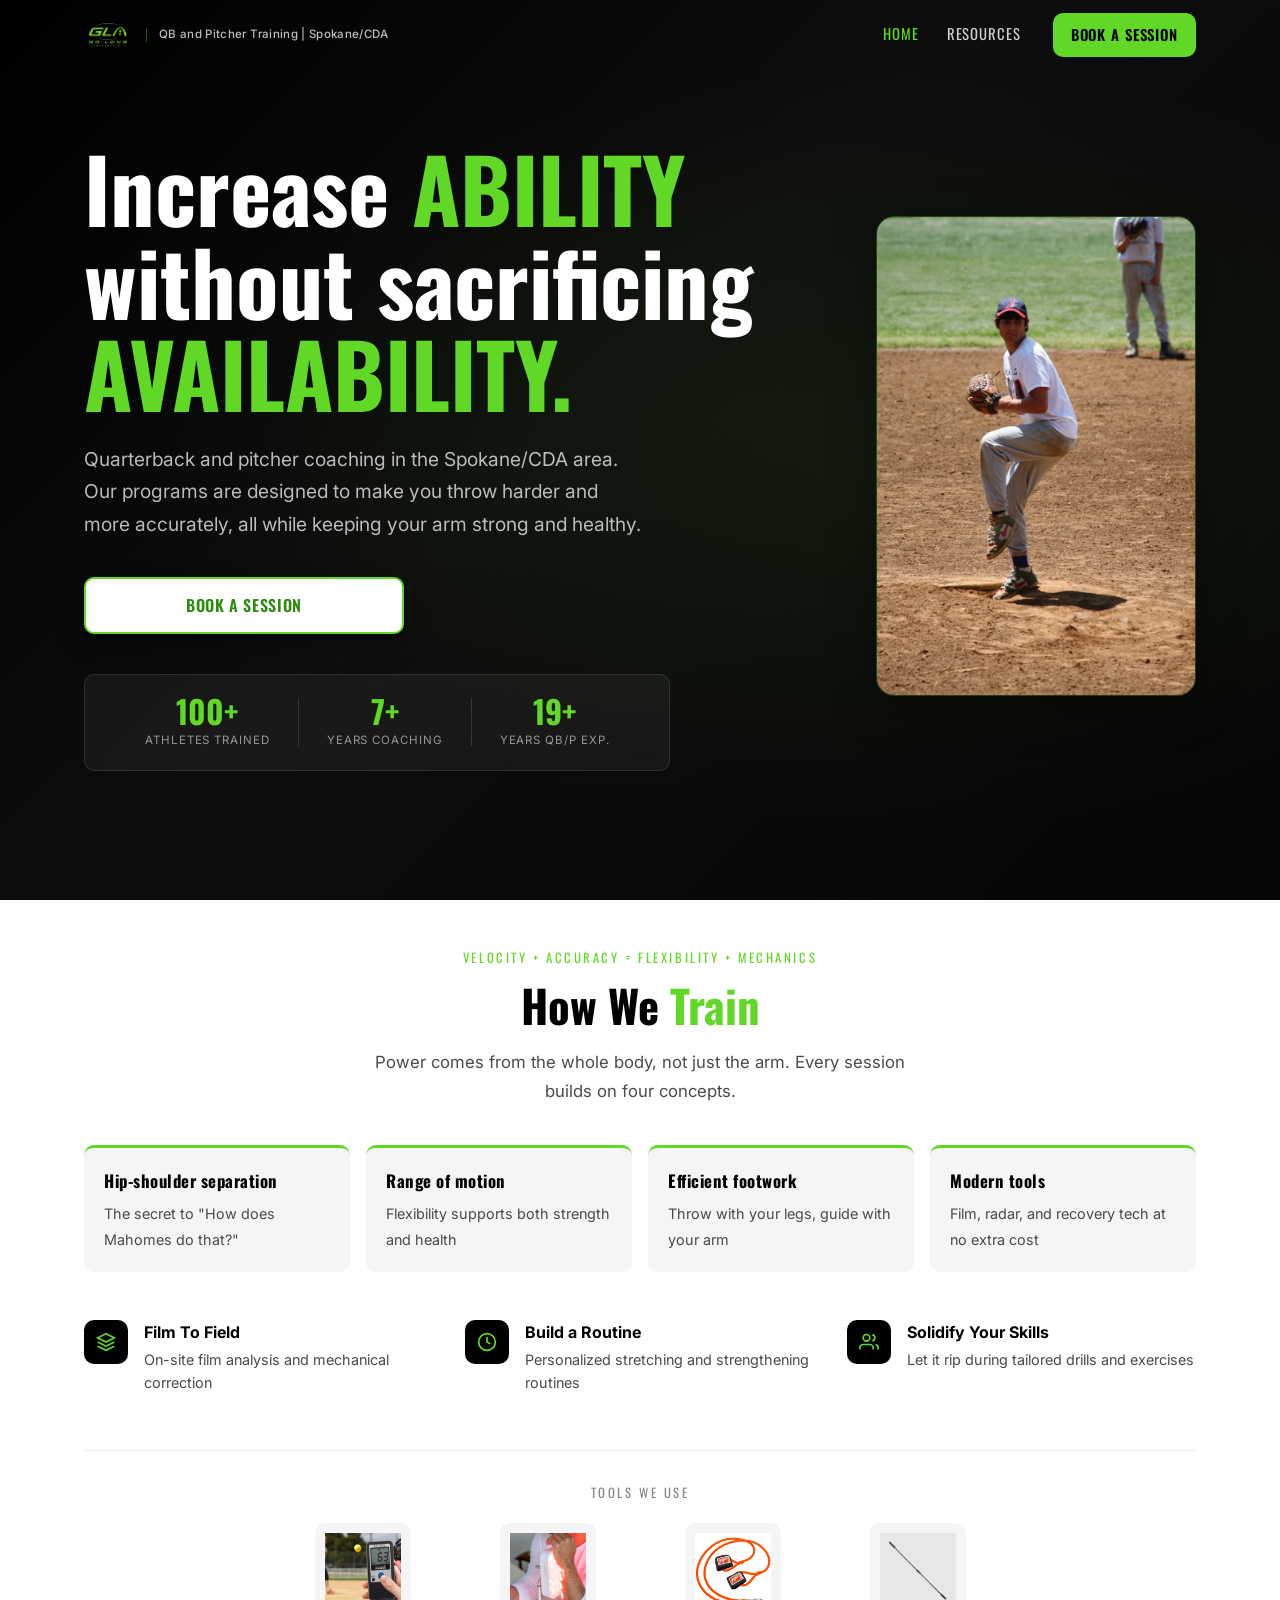
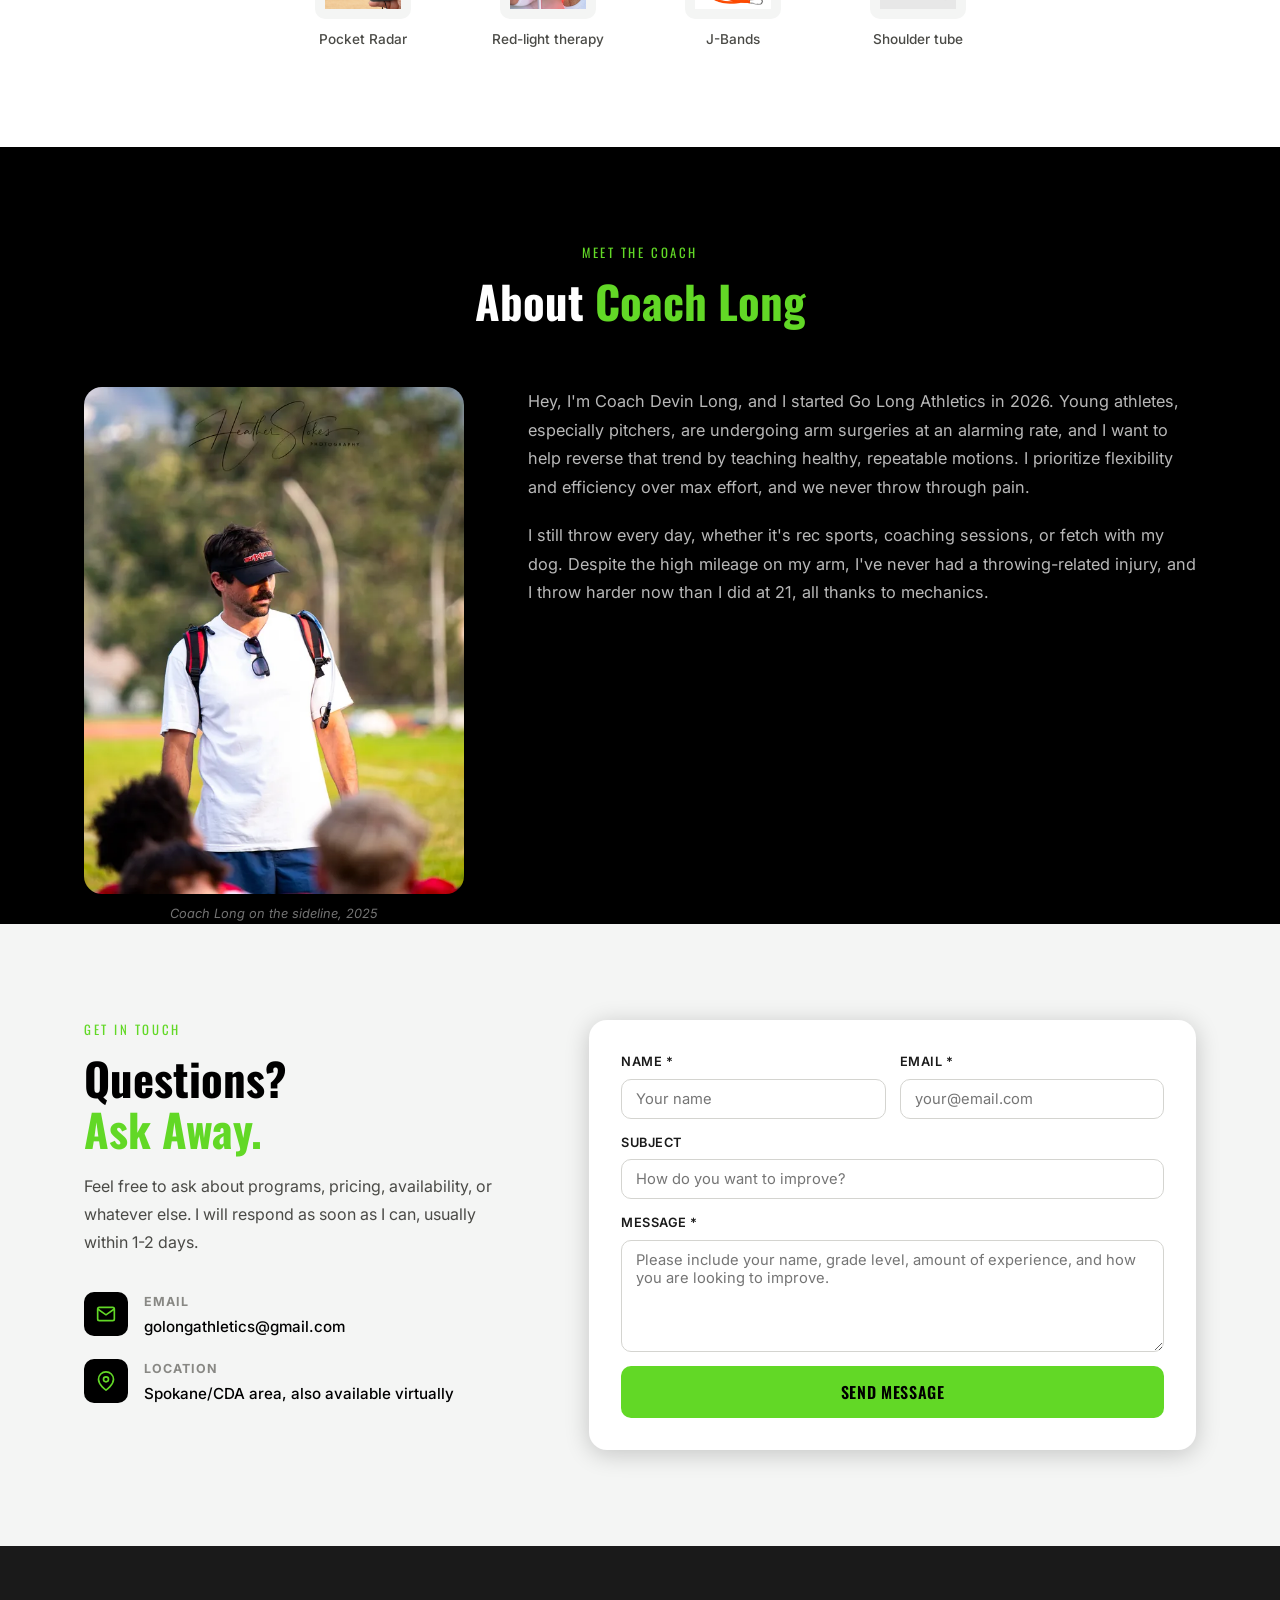
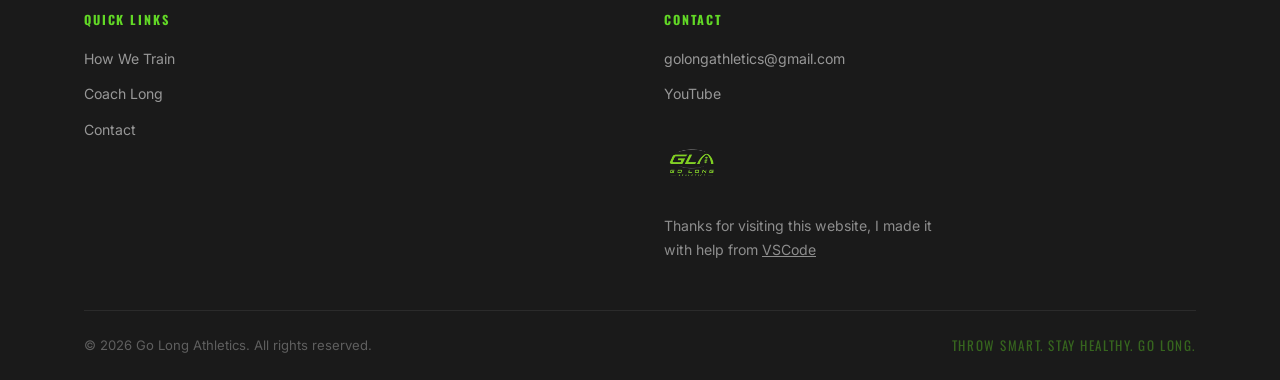
==== commit 1bf4f225: "Update index.html" ====
--- a/index.html
+++ b/index.html
@@ -44,7 +44,7 @@
     <div class="hero-content">
       <div class="hero-text">
         <h1 class="hero-title">Increase <span class="gold">ABILITY</span><br />without sacrificing <span class="gold">AVAILABILITY.</span></h1>
-        <p class="hero-subtitle">Quarterback and pitcher coaching in Spokane/CDA and online. Throw harder and more accurately with mechanics that protect your arm.</p>
+        <p class="hero-subtitle">Quarterback and pitcher coaching in the Spokane/CDA area. Our programs are designed to make you throw harder and more accurately, all while keeping your arm strong and healthy.</p>
         <div class="hero-actions">
           <!-- QB and Pitcher pages coming soon
           <a href="qb.html" class="btn btn-outline">QB</a>
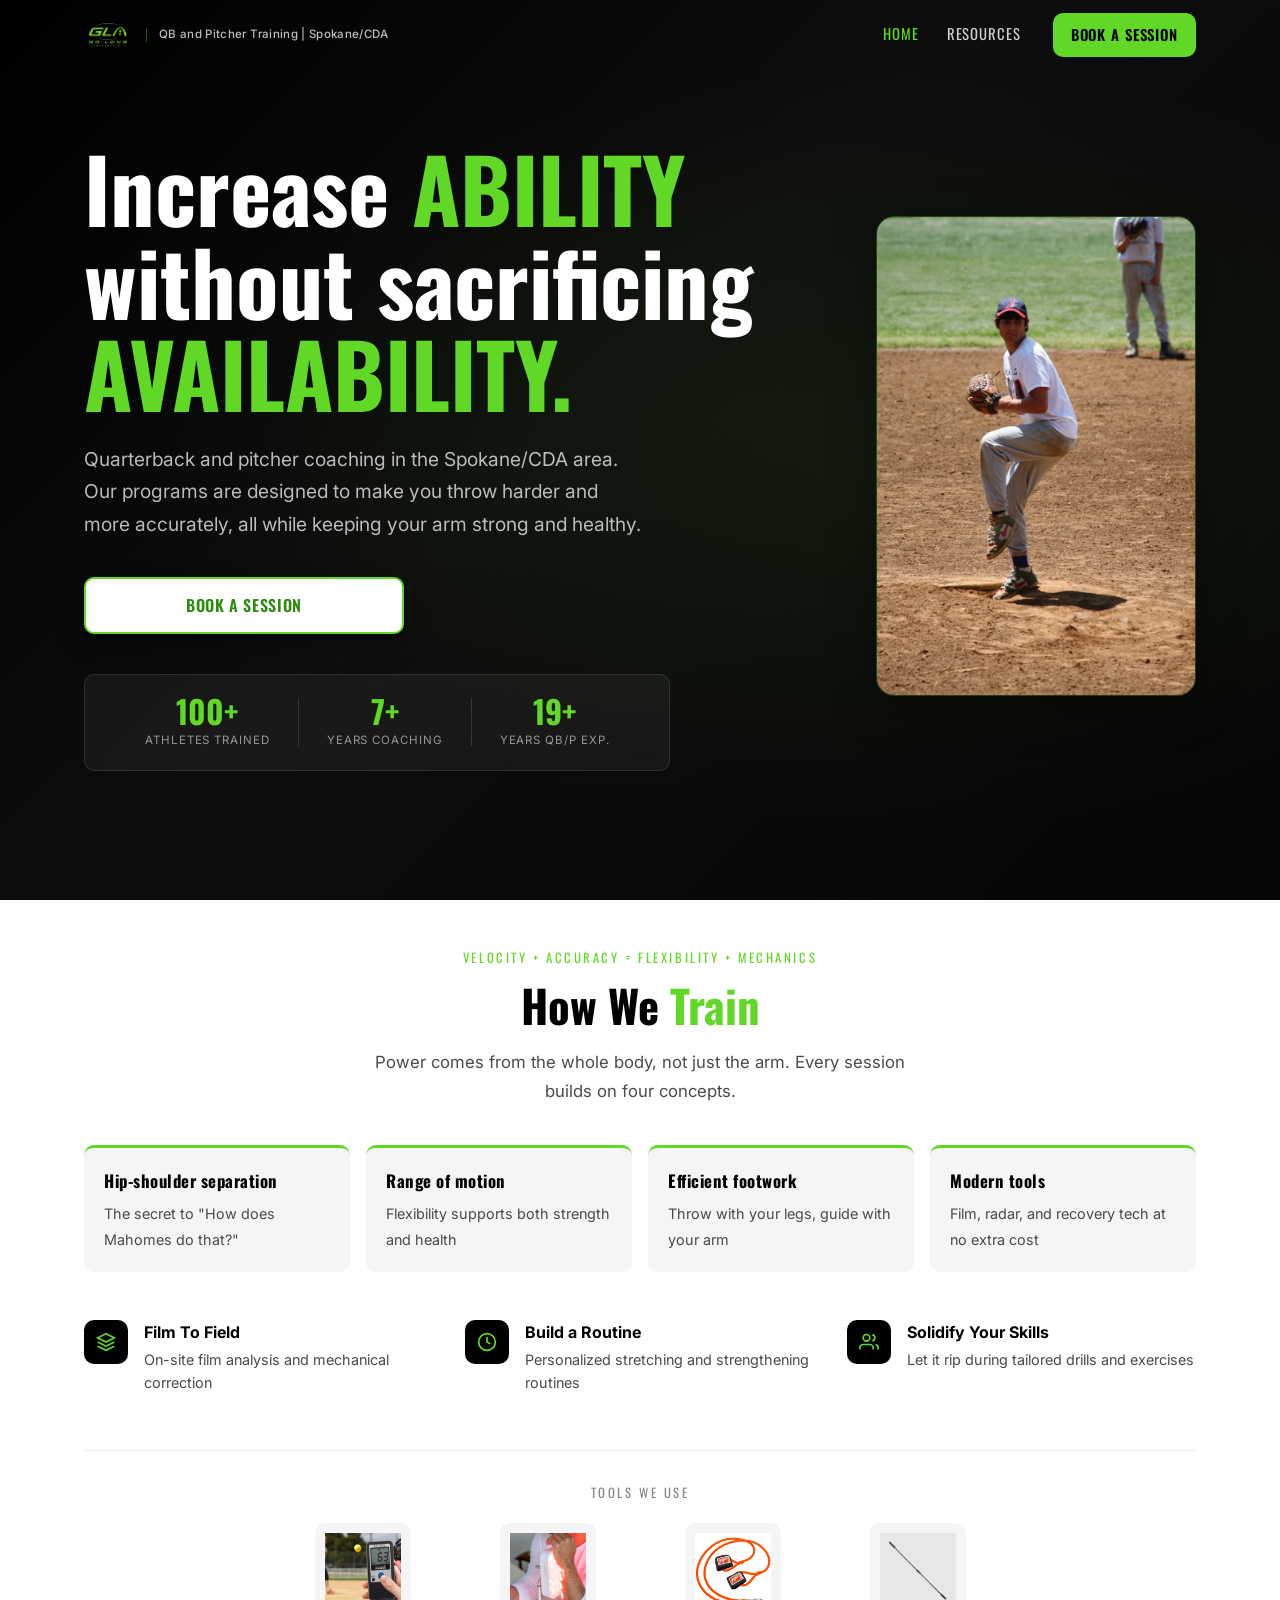
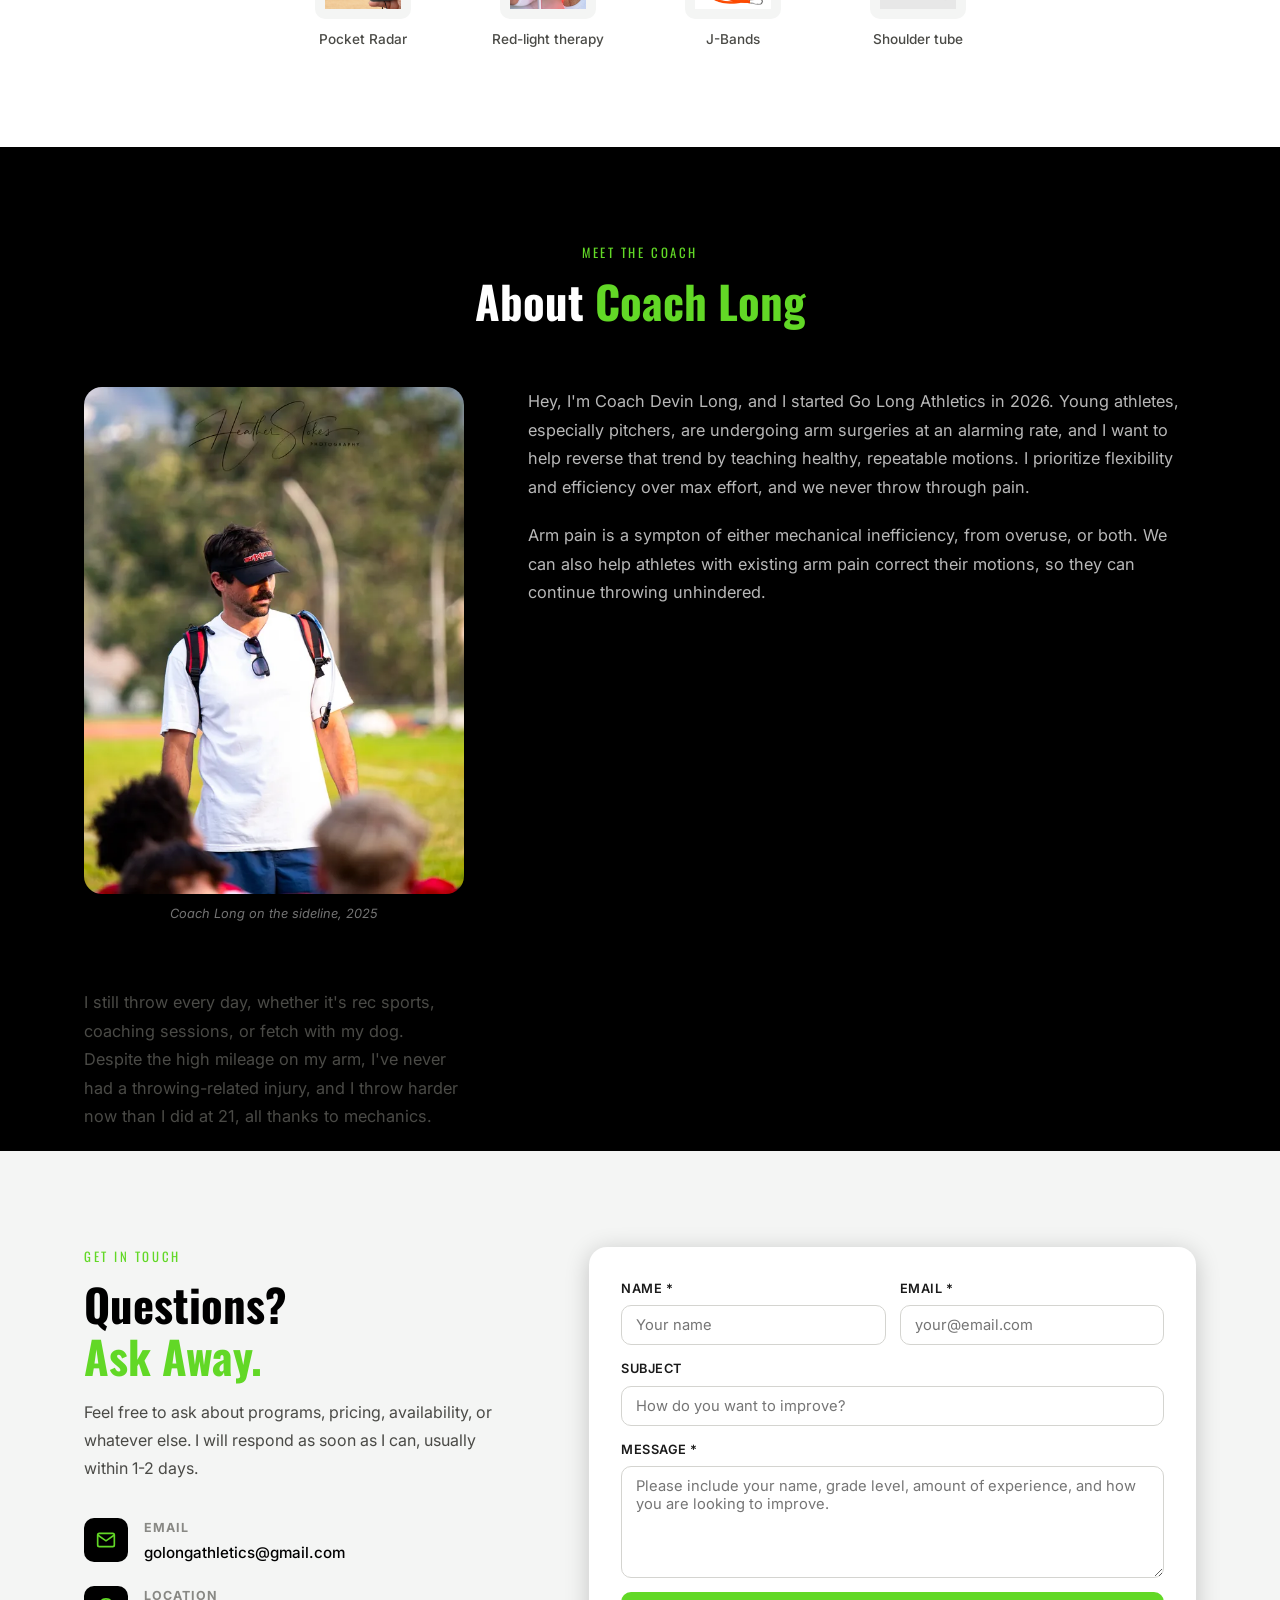
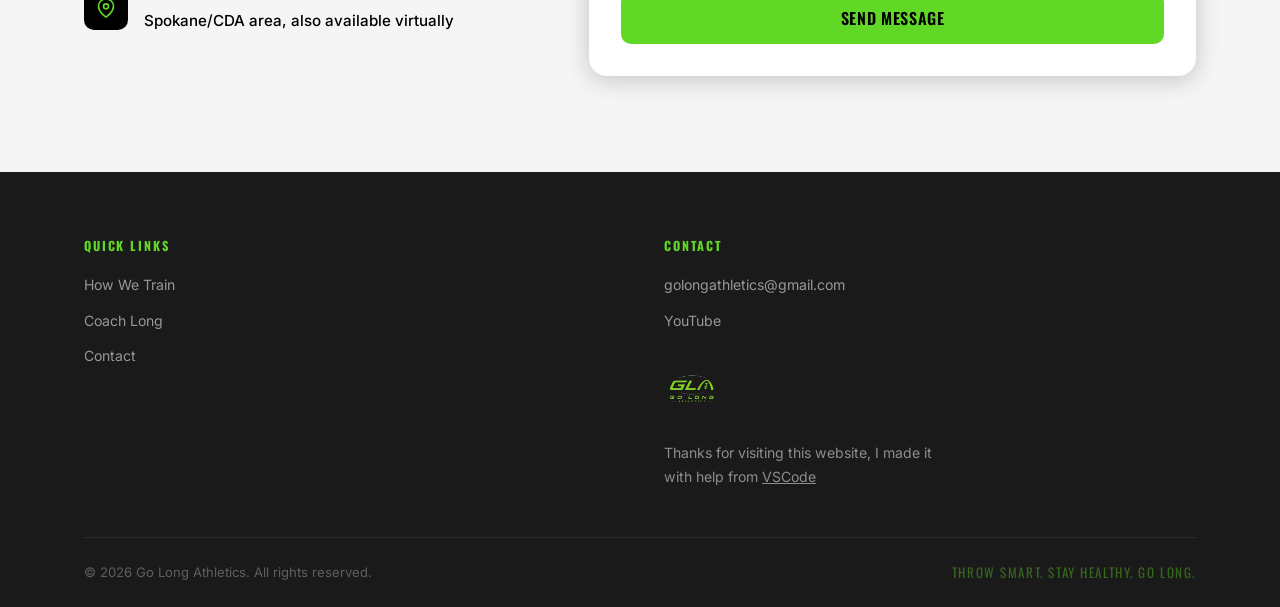
==== commit a41f4899: "Enhance coach bio with information on arm pain Added a paragraph about arm pain and its causes." ====
--- a/index.html
+++ b/index.html
@@ -135,6 +135,8 @@
         </div>
         <div class="coach-bio">
           <p class="about-body">Hey, I'm Coach Devin Long, and I started Go Long Athletics in 2026. Young athletes, especially pitchers, are undergoing arm surgeries at an alarming rate, and I want to help reverse that trend by teaching healthy, repeatable motions. I prioritize flexibility and efficiency over max effort, and we never throw through pain.</p>
+          <p class="about-body">Arm pain is a sympton of either mechanical inefficiency, from overuse, or both. We can also help athletes with existing arm pain correct their motions, so they can continue throwing unhindered.</p>
+        </div>
           <p class="about-body">I still throw every day, whether it's rec sports, coaching sessions, or fetch with my dog. Despite the high mileage on my arm, I've never had a throwing-related injury, and I throw harder now than I did at 21, all thanks to mechanics.</p>
         </div>
       </div>
